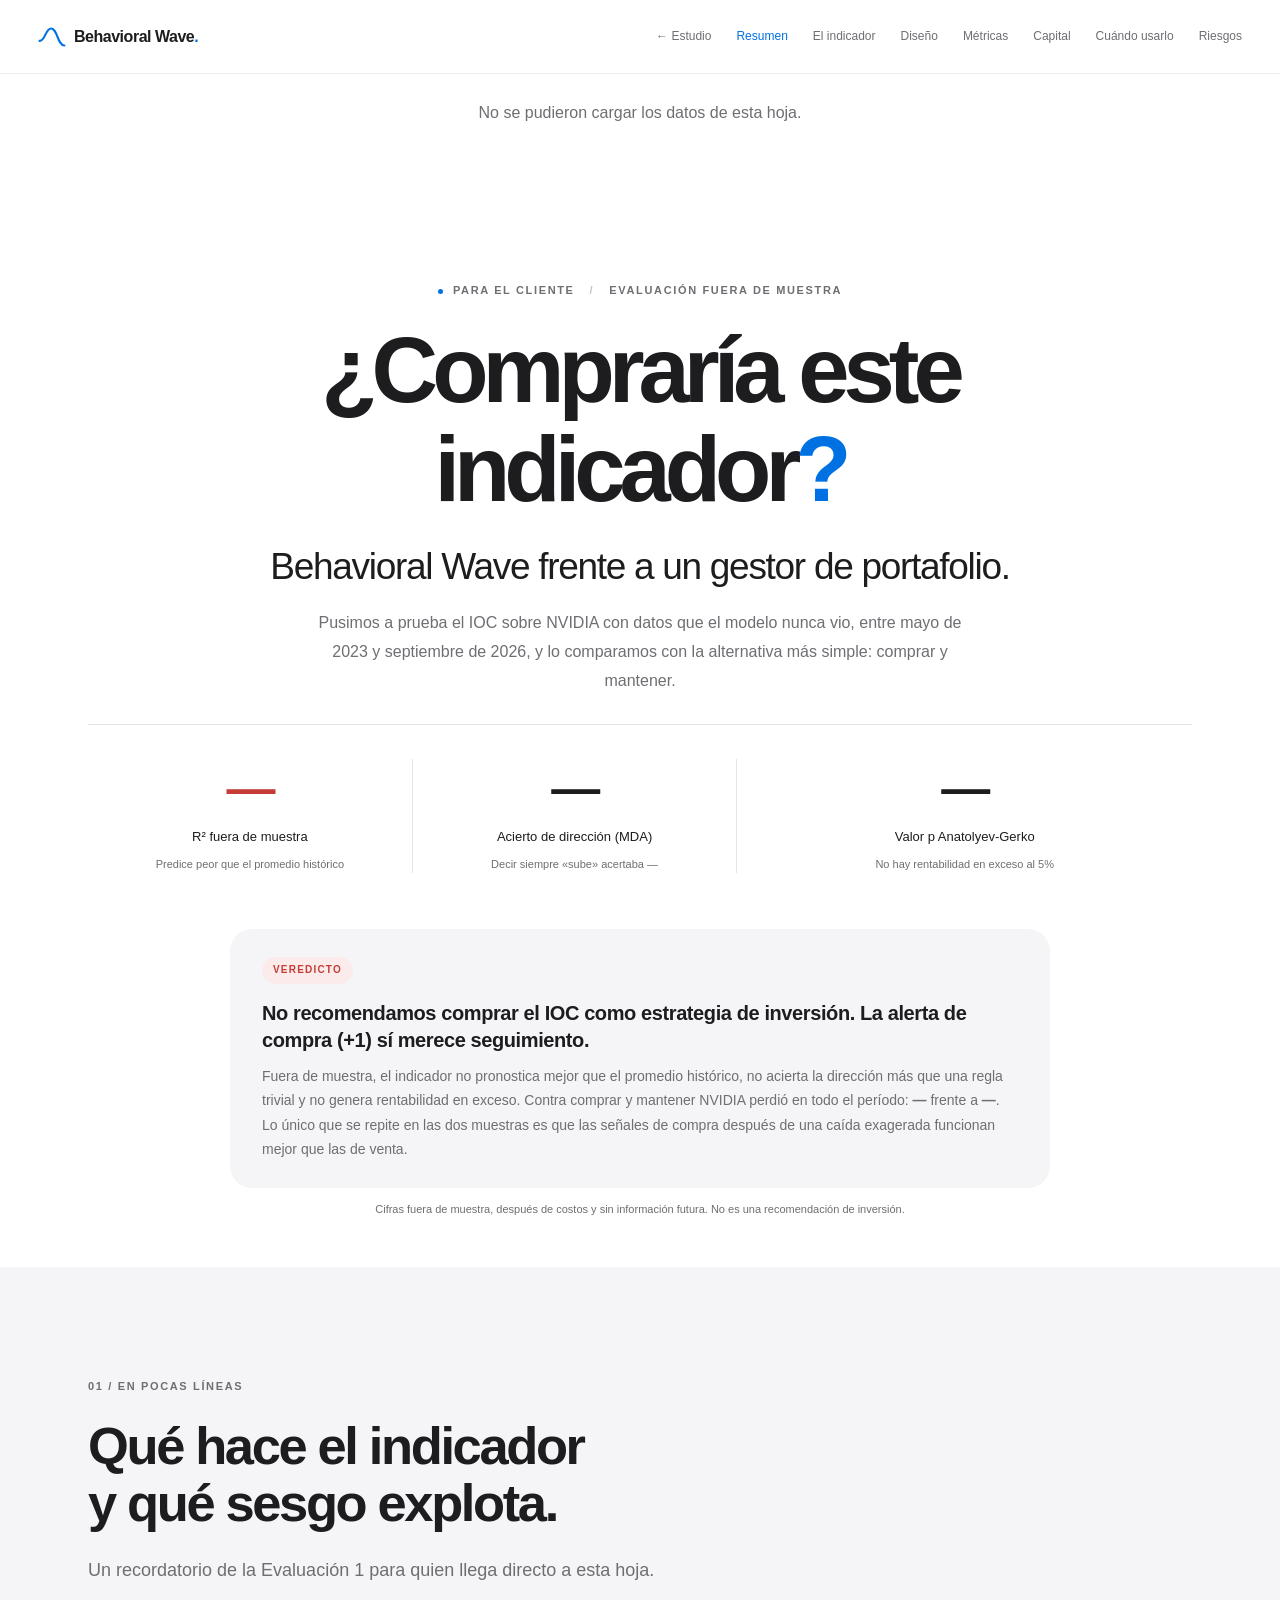
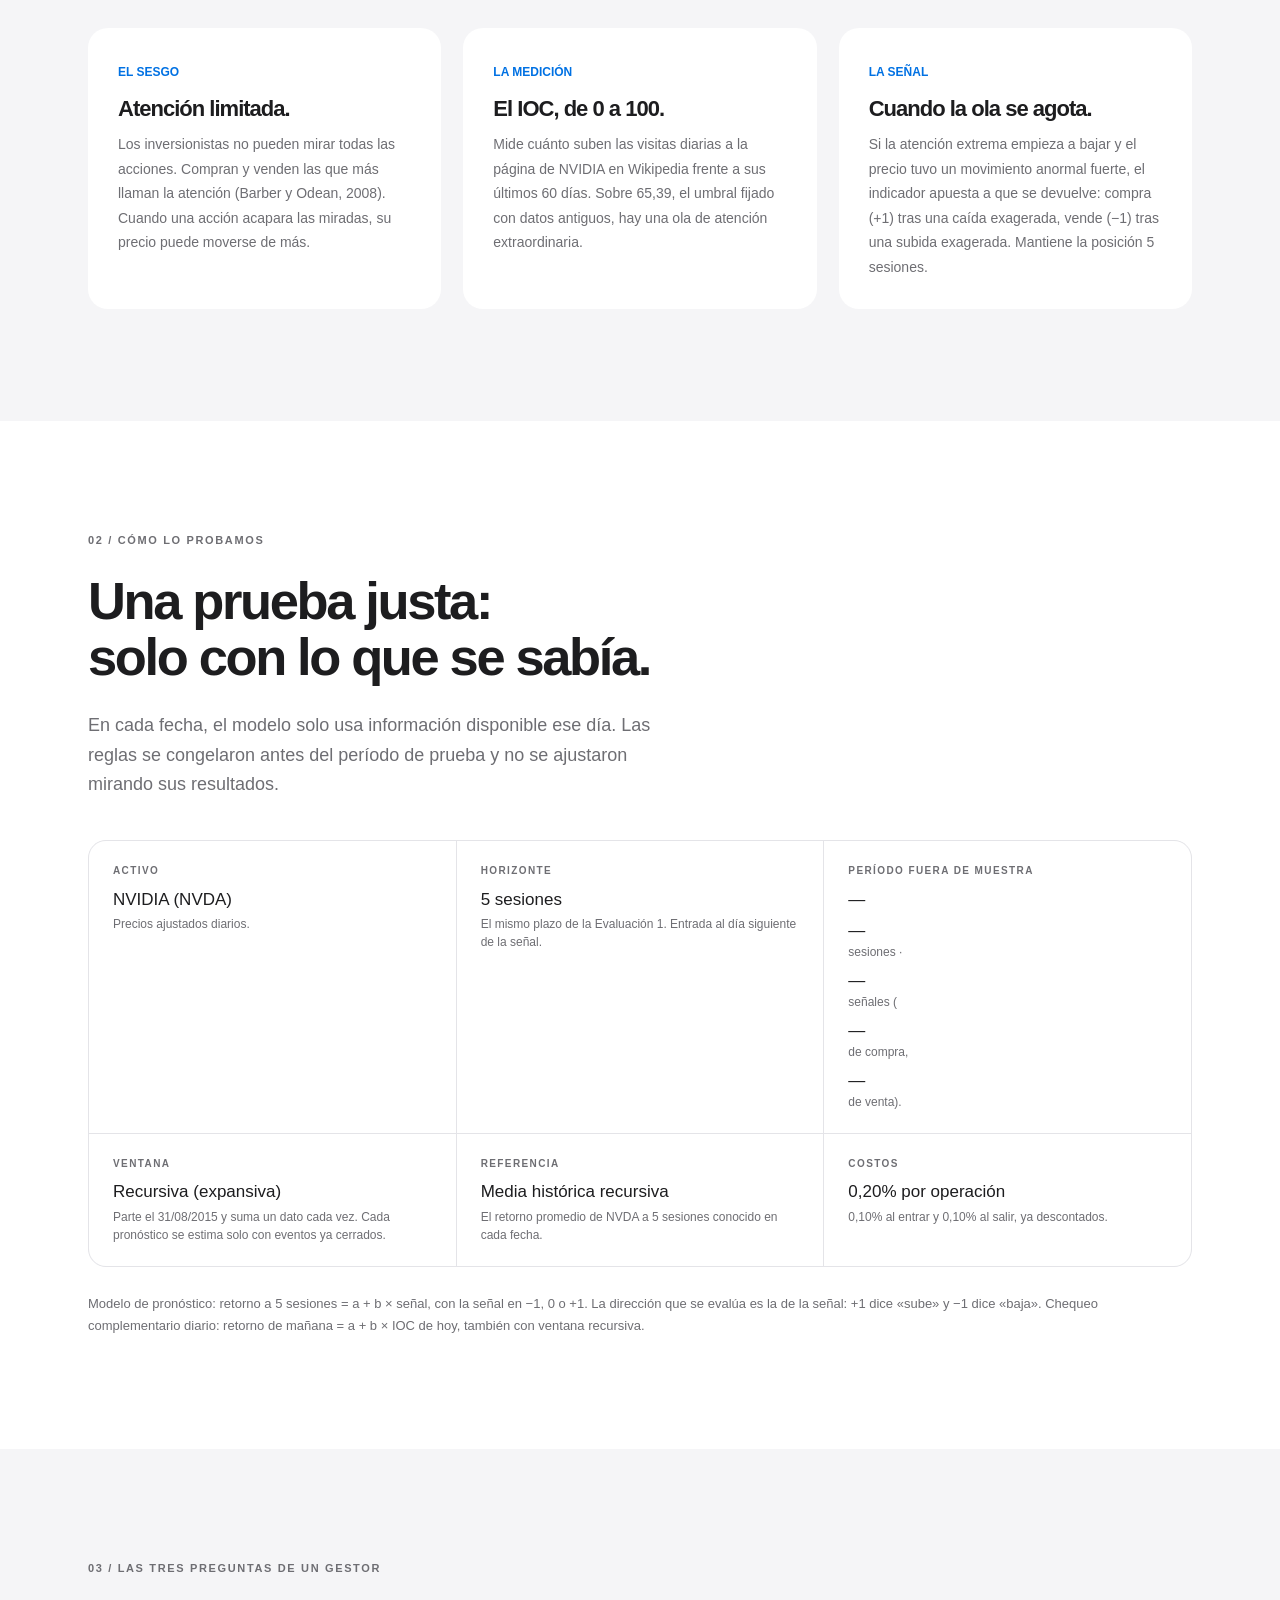
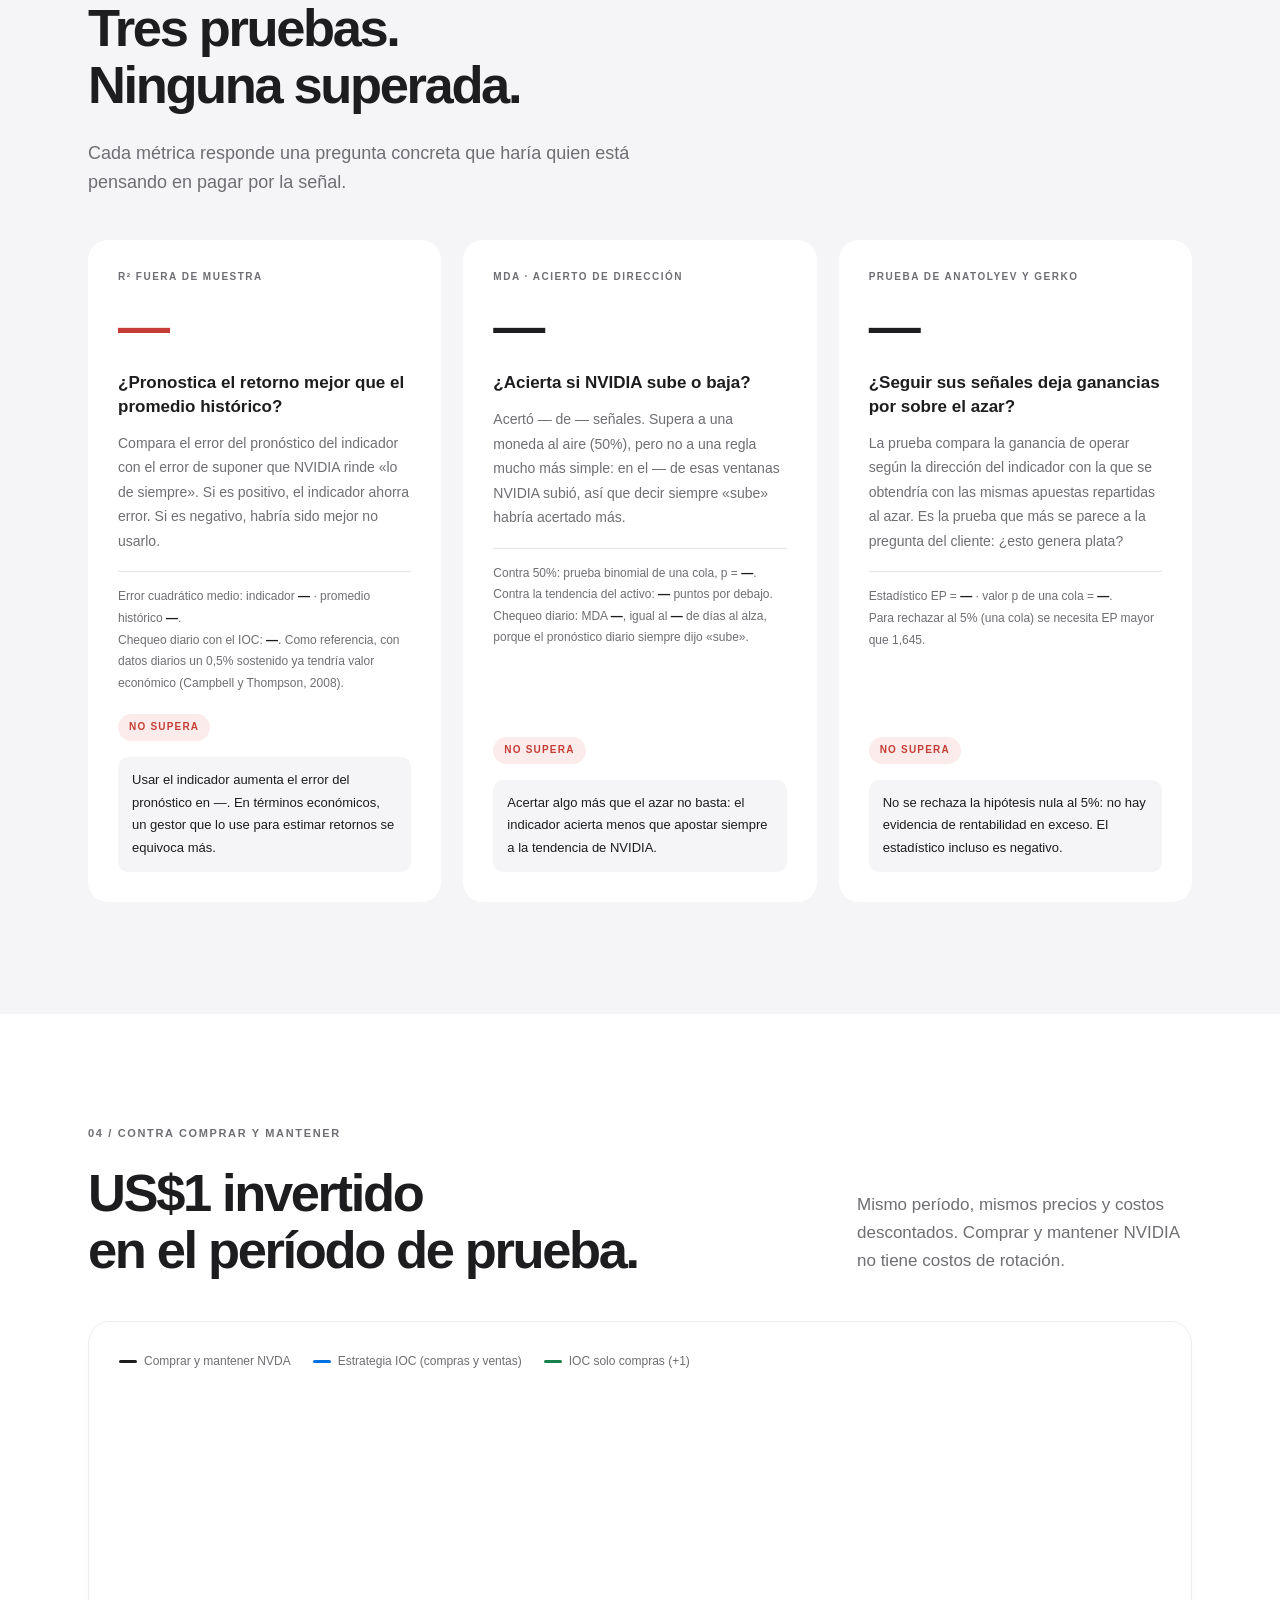
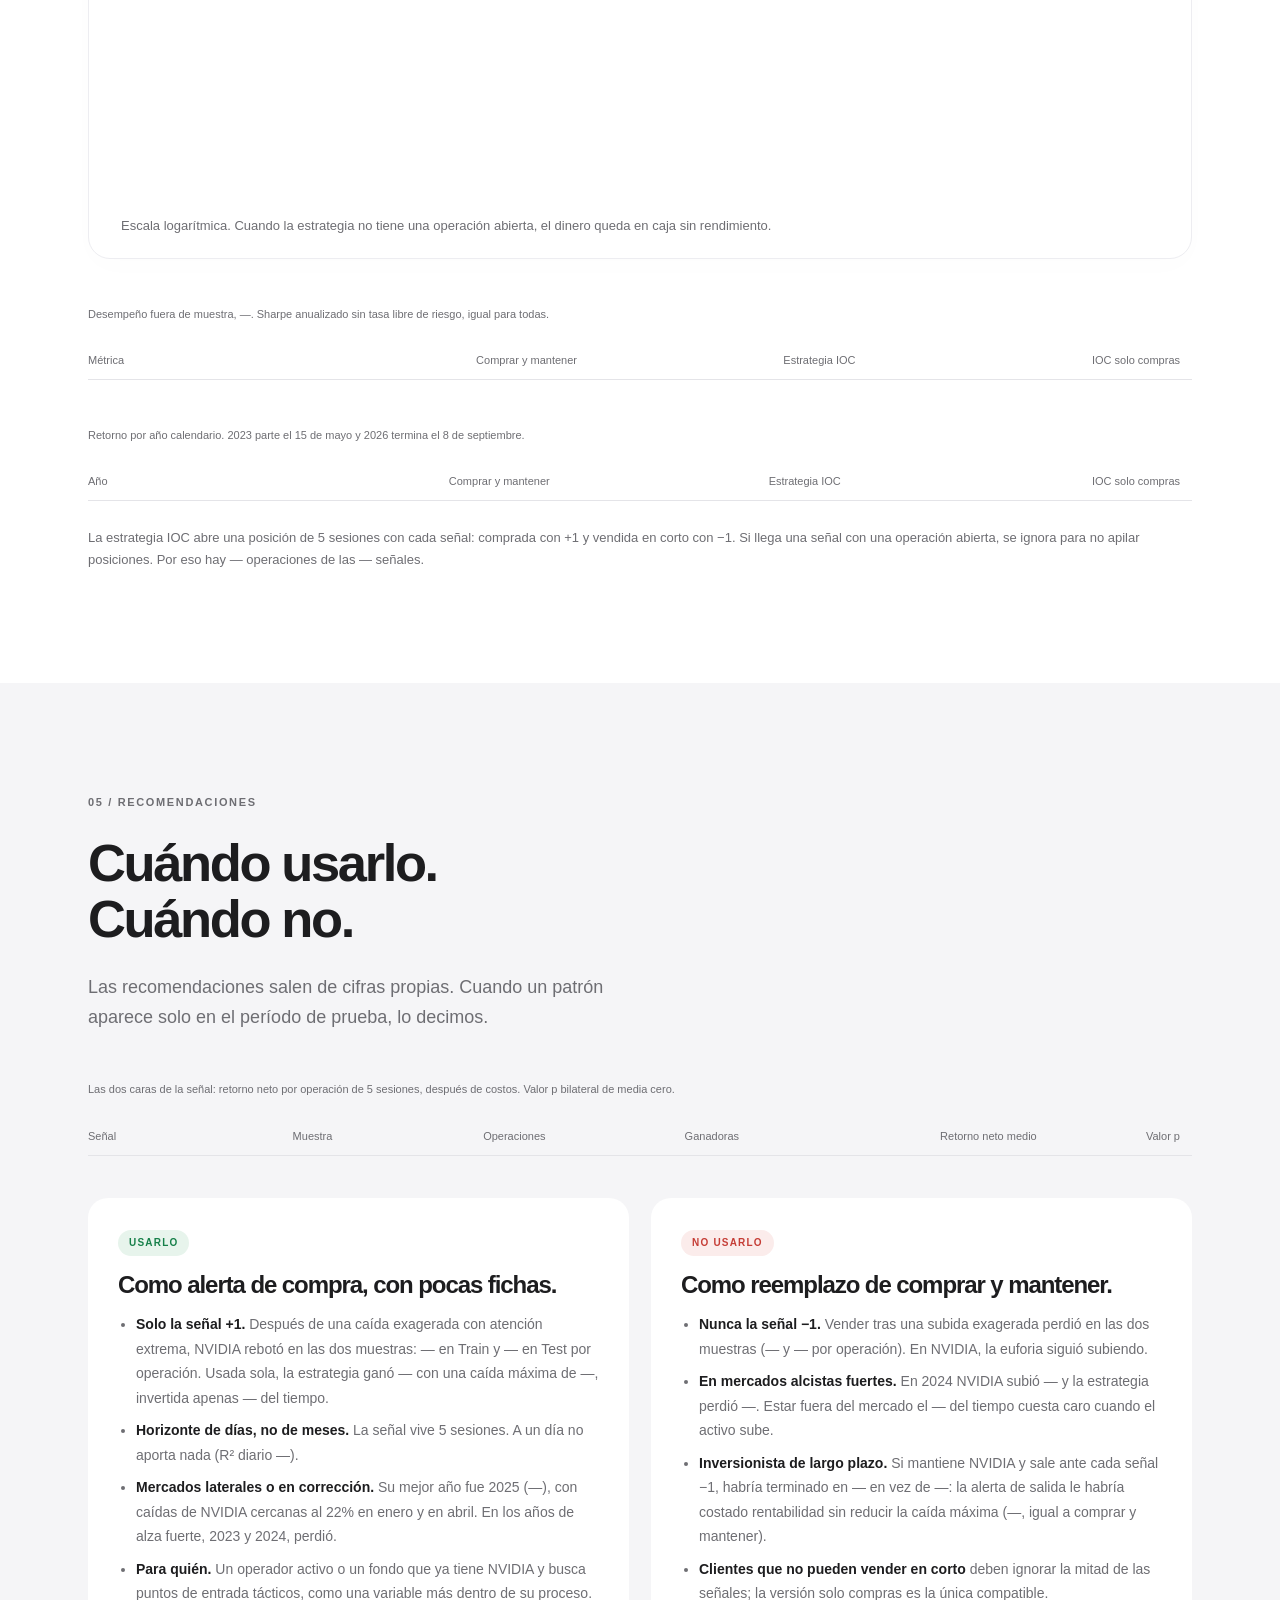
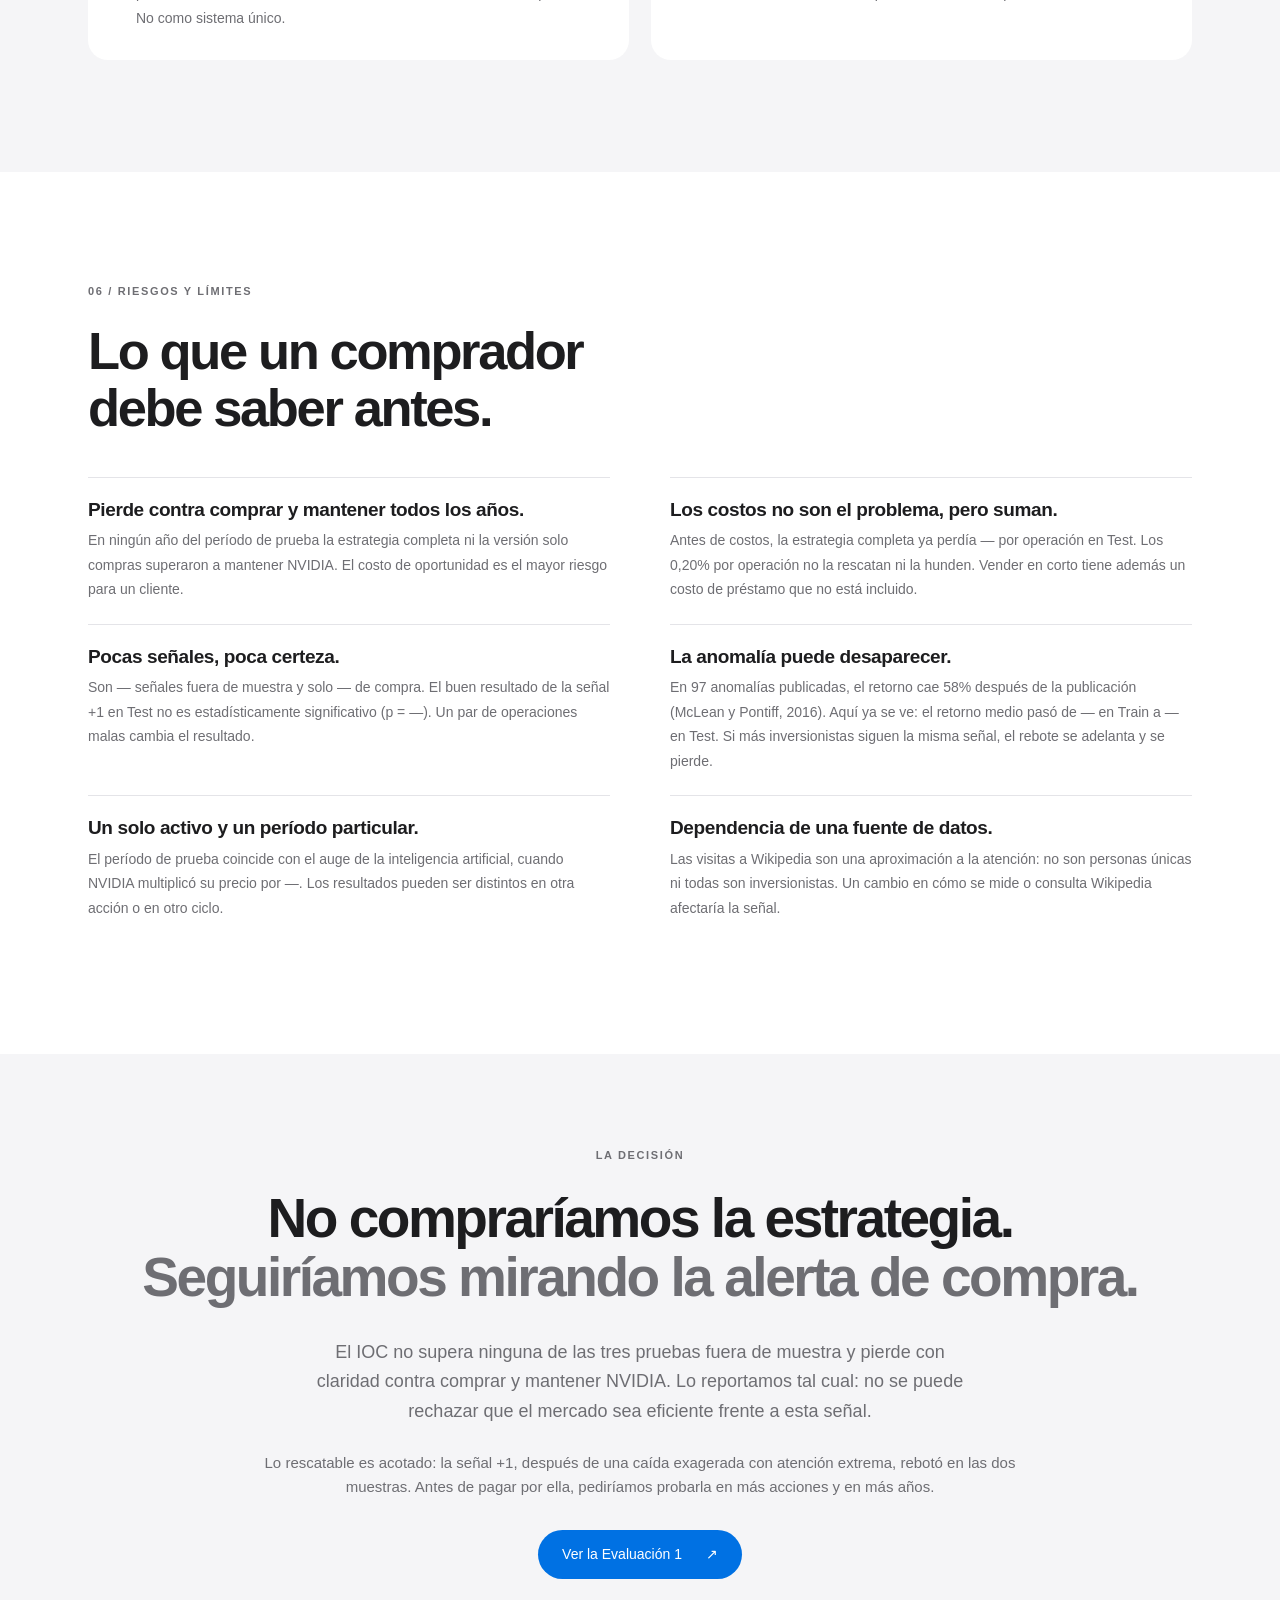
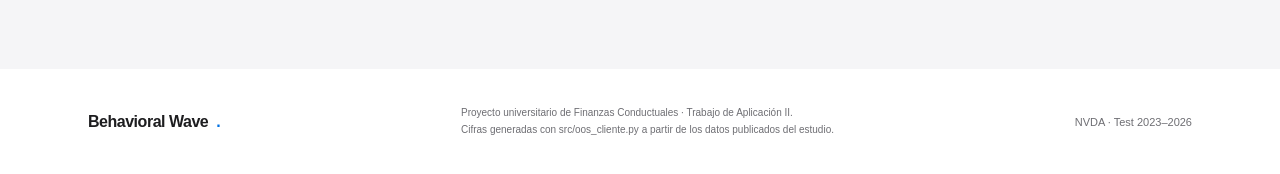
==== app/cliente.html @ b846174f "Trabajo II: hoja Para el cliente (cliente.html y cliente.js)" ====
<!doctype html>
<html lang="es">
<head>
  <meta charset="utf-8">
  <meta name="viewport" content="width=device-width,initial-scale=1">
  <meta name="description" content="Behavioral Wave frente a un cliente: evaluación fuera de muestra del indicador IOC sobre NVIDIA, comparación con comprar y mantener y recomendaciones de uso.">
  <meta name="theme-color" content="#FFFFFF">
  <title>Behavioral Wave — Para el cliente</title>
  <link rel="icon" href="data:image/svg+xml,%3Csvg xmlns='http://www.w3.org/2000/svg' viewBox='0 0 40 40'%3E%3Cpath d='M3 25C12 25 10 9 20 9s8 22 17 22' fill='none' stroke='%230071e3' stroke-width='4'/%3E%3C/svg%3E">
  <link rel="stylesheet" href="style.css">
  <style>
    .verdict-banner{max-width:820px;margin:34px auto 0;background:var(--soft);border-radius:22px;padding:26px 32px;text-align:left}
    .verdict-banner strong{display:block;color:var(--ink);font-size:20px;letter-spacing:-.02em;line-height:1.35}
    .verdict-banner p{font-size:14px;margin-top:10px;line-height:1.75}
    .chip{display:inline-block;font-size:10px;font-weight:650;letter-spacing:.12em;border-radius:20px;padding:5px 11px;margin-bottom:16px}
    .chip.no{background:#fbeceb;color:var(--negative)}
    .chip.yes{background:#e7f4ec;color:var(--positive)}
    .chip.wait{background:#eef4fc;color:var(--blue)}
    .recap{display:grid;grid-template-columns:repeat(3,1fr);gap:22px;margin-top:42px}
    .recap article,.metric-card,.use-card{background:#fff;border-radius:20px;padding:30px}
    .recap span{color:var(--blue);font-size:12px;font-weight:650}
    .recap h3{font-size:22px;margin-top:12px}
    .recap p{font-size:14px;margin-top:12px;line-height:1.75}
    .design-grid{display:grid;grid-template-columns:repeat(3,1fr);gap:1px;background:var(--line);border:1px solid var(--line);border-radius:18px;overflow:hidden;margin-top:40px}
    .design-grid div{background:#fff;padding:22px 24px}
    .design-grid b{display:block;font-size:10px;letter-spacing:.14em;color:var(--muted);font-weight:650}
    .design-grid span{display:block;font-size:17px;color:var(--ink);margin-top:8px;line-height:1.4}
    .design-grid small{display:block;font-size:12px;color:var(--muted);margin-top:4px;line-height:1.5}
    .metric-grid{display:grid;grid-template-columns:repeat(3,1fr);gap:22px;margin-top:42px}
    .metric-card{display:flex;flex-direction:column}
    .metric-card .eyebrow{font-size:10px;margin-bottom:14px}
    .metric-card .big{font-size:52px;font-weight:550;letter-spacing:-.05em;line-height:1.1;font-variant-numeric:tabular-nums;color:var(--ink)}
    .metric-card .question{font-size:17px;color:var(--ink);font-weight:550;margin-top:16px;line-height:1.4}
    .metric-card p{font-size:14px;margin-top:12px;line-height:1.75}
    .metric-card .compare{margin-top:18px;border-top:1px solid var(--line);padding-top:14px;font-size:12px;color:var(--muted);line-height:1.8}
    .metric-card .compare b{color:var(--ink);font-weight:550}
    .metric-card .verdict{margin-top:auto;padding-top:18px}
    .metric-card .verdict p{background:var(--soft);border-radius:10px;padding:12px 14px;color:var(--ink);font-size:13px;font-weight:500;margin:0}
    .legend{display:flex;flex-wrap:wrap;gap:22px;font-size:12px;color:var(--muted);margin:4px 4px 10px}
    .legend i{display:inline-block;width:18px;height:3px;border-radius:2px;vertical-align:middle;margin-right:7px}
    #equity-chart{height:430px}
    .table-wrap{margin-top:34px}
    td.num,th.num{text-align:right}
    tr.highlight td{background:#f4f9ff}
    td b{font-weight:600}
    .use-grid{display:grid;grid-template-columns:1fr 1fr;gap:22px;margin-top:42px}
    .use-card h3{font-size:24px}
    .use-card p,.use-card li{font-size:14px;line-height:1.75;color:var(--muted)}
    .use-card p{margin-top:12px}
    .use-card ul{margin:14px 0 0;padding-left:18px}
    .use-card li{margin-top:8px}
    .use-card li b{color:var(--ink);font-weight:550}
    .risk-list{display:grid;grid-template-columns:1fr 1fr;gap:0 60px;margin-top:40px}
    .risk-list div{border-top:1px solid var(--line);padding:22px 0}
    .risk-list h3{font-size:19px;letter-spacing:-.02em}
    .risk-list p{font-size:14px;margin-top:8px;line-height:1.75}
    .back-link{display:inline-flex;margin-top:22px;color:var(--blue);font-size:14px}
    @media(max-width:1050px){.recap,.metric-grid{grid-template-columns:1fr}.design-grid{grid-template-columns:1fr 1fr}}
    @media(max-width:820px){.use-grid,.risk-list{grid-template-columns:1fr}.design-grid{grid-template-columns:1fr}#equity-chart{height:340px}.metric-card .big{font-size:44px}}
    @media print{.site-header{display:none}.hero{padding-top:40px}}
  </style>
  <script defer src="vendor/plotly-4.0.0.min.js"></script>
  <script defer src="data/snapshot.js"></script>
  <script defer src="data/cliente.js"></script>
  <script defer src="cliente.js"></script>
</head>
<body>
  <a class="skip-link" href="#contenido">Saltar al contenido</a>
  <header class="site-header"><div class="nav-wrap">
    <a class="brand" href="index.html" aria-label="Behavioral Wave, volver al estudio"><svg viewBox="0 0 36 32" aria-hidden="true"><path d="M2 21C10 21 9 5 17 5s8 22 17 22"/></svg><span>Behavioral Wave<span class="brand-dot">.</span></span></a>
    <button class="menu-toggle" type="button" aria-expanded="false" aria-controls="navigation" aria-label="Abrir navegación"><span></span><span></span></button>
    <nav id="navigation" aria-label="Navegación de la hoja para el cliente"><a href="index.html">← Estudio</a><a href="#resumen" class="active">Resumen</a><a href="#indicador">El indicador</a><a href="#diseno">Diseño</a><a href="#metricas">Métricas</a><a href="#capital">Capital</a><a href="#uso">Cuándo usarlo</a><a href="#riesgos">Riesgos</a></nav>
  </div></header>

  <main id="contenido">
    <section id="resumen" class="hero container">
      <div class="eyebrow"><span class="small-dot"></span> PARA EL CLIENTE <span class="eyebrow-divider">/</span> EVALUACIÓN FUERA DE MUESTRA</div>
      <h1>¿Compraría este<br>indicador<span>?</span></h1>
      <p class="hero-tagline">Behavioral Wave frente a un gestor de portafolio.</p>
      <p class="hero-description">Pusimos a prueba el IOC sobre NVIDIA con datos que el modelo nunca vio, entre mayo de 2023 y septiembre de 2026, y lo comparamos con la alternativa más simple: comprar y mantener.</p>
      <div class="hero-kpis">
        <div><strong class="negative" data-v="r2">—</strong><span>R² fuera de muestra</span><small>Predice peor que el promedio histórico</small></div>
        <div><strong data-v="mda">—</strong><span>Acierto de dirección (MDA)</span><small>Decir siempre «sube» acertaba <span data-v="up">—</span></small></div>
        <div><strong data-v="agp">—</strong><span>Valor p Anatolyev-Gerko</span><small>No hay rentabilidad en exceso al 5%</small></div>
      </div>
      <div class="verdict-banner">
        <span class="chip no">VEREDICTO</span>
        <strong>No recomendamos comprar el IOC como estrategia de inversión. La alerta de compra (+1) sí merece seguimiento.</strong>
        <p>Fuera de muestra, el indicador no pronostica mejor que el promedio histórico, no acierta la dirección más que una regla trivial y no genera rentabilidad en exceso. Contra comprar y mantener NVIDIA perdió en todo el período: <b data-v="ioc_total">—</b> frente a <b data-v="bh_total">—</b>. Lo único que se repite en las dos muestras es que las señales de compra después de una caída exagerada funcionan mejor que las de venta.</p>
      </div>
      <div class="hero-footnote">Cifras fuera de muestra, después de costos y sin información futura. No es una recomendación de inversión.</div>
    </section>

    <section id="indicador" class="section soft"><div class="container">
      <div class="section-heading"><span class="eyebrow">01 / EN POCAS LÍNEAS</span><h2>Qué hace el indicador<br>y qué sesgo explota.</h2><p>Un recordatorio de la Evaluación 1 para quien llega directo a esta hoja.</p></div>
      <div class="recap">
        <article><span>EL SESGO</span><h3>Atención limitada.</h3><p>Los inversionistas no pueden mirar todas las acciones. Compran y venden las que más llaman la atención (Barber y Odean, 2008). Cuando una acción acapara las miradas, su precio puede moverse de más.</p></article>
        <article><span>LA MEDICIÓN</span><h3>El IOC, de 0 a 100.</h3><p>Mide cuánto suben las visitas diarias a la página de NVIDIA en Wikipedia frente a sus últimos 60 días. Sobre 65,39, el umbral fijado con datos antiguos, hay una ola de atención extraordinaria.</p></article>
        <article><span>LA SEÑAL</span><h3>Cuando la ola se agota.</h3><p>Si la atención extrema empieza a bajar y el precio tuvo un movimiento anormal fuerte, el indicador apuesta a que se devuelve: compra (+1) tras una caída exagerada, vende (−1) tras una subida exagerada. Mantiene la posición 5 sesiones.</p></article>
      </div>
    </div></section>

    <section id="diseno" class="section container">
      <div class="section-heading"><span class="eyebrow">02 / CÓMO LO PROBAMOS</span><h2>Una prueba justa:<br>solo con lo que se sabía.</h2><p>En cada fecha, el modelo solo usa información disponible ese día. Las reglas se congelaron antes del período de prueba y no se ajustaron mirando sus resultados.</p></div>
      <div class="design-grid">
        <div><b>ACTIVO</b><span>NVIDIA (NVDA)</span><small>Precios ajustados diarios.</small></div>
        <div><b>HORIZONTE</b><span>5 sesiones</span><small>El mismo plazo de la Evaluación 1. Entrada al día siguiente de la señal.</small></div>
        <div><b>PERÍODO FUERA DE MUESTRA</b><span><span data-v="period">—</span></span><small><span data-v="sessions">—</span> sesiones · <span data-v="n_events">—</span> señales (<span data-v="n_long">—</span> de compra, <span data-v="n_short">—</span> de venta).</small></div>
        <div><b>VENTANA</b><span>Recursiva (expansiva)</span><small>Parte el 31/08/2015 y suma un dato cada vez. Cada pronóstico se estima solo con eventos ya cerrados.</small></div>
        <div><b>REFERENCIA</b><span>Media histórica recursiva</span><small>El retorno promedio de NVDA a 5 sesiones conocido en cada fecha.</small></div>
        <div><b>COSTOS</b><span>0,20% por operación</span><small>0,10% al entrar y 0,10% al salir, ya descontados.</small></div>
      </div>
      <p class="method-note">Modelo de pronóstico: retorno a 5 sesiones = a + b × señal, con la señal en −1, 0 o +1. La dirección que se evalúa es la de la señal: +1 dice «sube» y −1 dice «baja». Chequeo complementario diario: retorno de mañana = a + b × IOC de hoy, también con ventana recursiva.</p>
    </section>

    <section id="metricas" class="section soft"><div class="container">
      <div class="section-heading"><span class="eyebrow">03 / LAS TRES PREGUNTAS DE UN GESTOR</span><h2>Tres pruebas.<br>Ninguna superada.</h2><p>Cada métrica responde una pregunta concreta que haría quien está pensando en pagar por la señal.</p></div>
      <div class="metric-grid">
        <article class="metric-card">
          <span class="eyebrow">R² FUERA DE MUESTRA</span>
          <div class="big negative" data-v="r2">—</div>
          <div class="question">¿Pronostica el retorno mejor que el promedio histórico?</div>
          <p>Compara el error del pronóstico del indicador con el error de suponer que NVIDIA rinde «lo de siempre». Si es positivo, el indicador ahorra error. Si es negativo, habría sido mejor no usarlo.</p>
          <div class="compare">Error cuadrático medio: indicador <b data-v="ecm_m">—</b> · promedio histórico <b data-v="ecm_b">—</b>.<br>Chequeo diario con el IOC: <b data-v="r2_daily">—</b>. Como referencia, con datos diarios un 0,5% sostenido ya tendría valor económico (Campbell y Thompson, 2008).</div>
          <div class="verdict"><span class="chip no">NO SUPERA</span><p>Usar el indicador aumenta el error del pronóstico en <span data-v="r2_abs">—</span>. En términos económicos, un gestor que lo use para estimar retornos se equivoca más.</p></div>
        </article>
        <article class="metric-card">
          <span class="eyebrow">MDA · ACIERTO DE DIRECCIÓN</span>
          <div class="big" data-v="mda">—</div>
          <div class="question">¿Acierta si NVIDIA sube o baja?</div>
          <p>Acertó <span data-v="hits">—</span> de <span data-v="n_events2">—</span> señales. Supera a una moneda al aire (50%), pero no a una regla mucho más simple: en el <span data-v="up2">—</span> de esas ventanas NVIDIA subió, así que decir siempre «sube» habría acertado más.</p>
          <div class="compare">Contra 50%: prueba binomial de una cola, p = <b data-v="binom">—</b>.<br>Contra la tendencia del activo: <b data-v="mda_gap">—</b> puntos por debajo.<br>Chequeo diario: MDA <b data-v="mda_daily">—</b>, igual al <b data-v="up_daily">—</b> de días al alza, porque el pronóstico diario siempre dijo «sube».</div>
          <div class="verdict"><span class="chip no">NO SUPERA</span><p>Acertar algo más que el azar no basta: el indicador acierta menos que apostar siempre a la tendencia de NVIDIA.</p></div>
        </article>
        <article class="metric-card">
          <span class="eyebrow">PRUEBA DE ANATOLYEV Y GERKO</span>
          <div class="big" data-v="agp">—</div>
          <div class="question">¿Seguir sus señales deja ganancias por sobre el azar?</div>
          <p>La prueba compara la ganancia de operar según la dirección del indicador con la que se obtendría con las mismas apuestas repartidas al azar. Es la prueba que más se parece a la pregunta del cliente: ¿esto genera plata?</p>
          <div class="compare">Estadístico EP = <b data-v="ag">—</b> · valor p de una cola = <b data-v="agp2">—</b>.<br>Para rechazar al 5% (una cola) se necesita EP mayor que 1,645.</div>
          <div class="verdict"><span class="chip no">NO SUPERA</span><p>No se rechaza la hipótesis nula al 5%: no hay evidencia de rentabilidad en exceso. El estadístico incluso es negativo.</p></div>
        </article>
      </div>
    </div></section>

    <section id="capital" class="section container">
      <div class="heading-row"><div><span class="eyebrow">04 / CONTRA COMPRAR Y MANTENER</span><h2>US$1 invertido<br>en el período de prueba.</h2></div><p>Mismo período, mismos precios y costos descontados. Comprar y mantener NVIDIA no tiene costos de rotación.</p></div>
      <div class="chart-card">
        <div class="legend"><span><i style="background:#1d1d1f"></i>Comprar y mantener NVDA</span><span><i style="background:#0071e3"></i>Estrategia IOC (compras y ventas)</span><span><i style="background:#17804a"></i>IOC solo compras (+1)</span></div>
        <div id="equity-chart" role="img" aria-label="Curva de capital de US$1 invertido en cada estrategia entre mayo de 2023 y septiembre de 2026, escala logarítmica"></div>
        <p class="small-text" style="padding:4px 6px 0">Escala logarítmica. Cuando la estrategia no tiene una operación abierta, el dinero queda en caja sin rendimiento.</p>
      </div>
      <div class="table-wrap table-scroll"><table>
        <caption>Desempeño fuera de muestra, <span data-v="period2">—</span>. Sharpe anualizado sin tasa libre de riesgo, igual para todas.</caption>
        <thead><tr><th>Métrica</th><th class="num">Comprar y mantener</th><th class="num">Estrategia IOC</th><th class="num">IOC solo compras</th></tr></thead>
        <tbody id="perf-rows"></tbody>
      </table></div>
      <div class="table-wrap table-scroll"><table>
        <caption>Retorno por año calendario. 2023 parte el 15 de mayo y 2026 termina el 8 de septiembre.</caption>
        <thead><tr><th>Año</th><th class="num">Comprar y mantener</th><th class="num">Estrategia IOC</th><th class="num">IOC solo compras</th></tr></thead>
        <tbody id="year-rows"></tbody>
      </table></div>
      <p class="method-note">La estrategia IOC abre una posición de 5 sesiones con cada señal: comprada con +1 y vendida en corto con −1. Si llega una señal con una operación abierta, se ignora para no apilar posiciones. Por eso hay <span data-v="ops">—</span> operaciones de las <span data-v="n_events3">—</span> señales.</p>
    </section>

    <section id="uso" class="section soft"><div class="container">
      <div class="section-heading"><span class="eyebrow">05 / RECOMENDACIONES</span><h2>Cuándo usarlo.<br>Cuándo no.</h2><p>Las recomendaciones salen de cifras propias. Cuando un patrón aparece solo en el período de prueba, lo decimos.</p></div>
      <div class="table-wrap table-scroll" style="margin-top:36px"><table>
        <caption>Las dos caras de la señal: retorno neto por operación de 5 sesiones, después de costos. Valor p bilateral de media cero.</caption>
        <thead><tr><th>Señal</th><th>Muestra</th><th class="num">Operaciones</th><th class="num">Ganadoras</th><th class="num">Retorno neto medio</th><th class="num">Valor p</th></tr></thead>
        <tbody id="signal-rows"></tbody>
      </table></div>
      <div class="use-grid">
        <article class="use-card"><span class="chip yes">USARLO</span><h3>Como alerta de compra, con pocas fichas.</h3>
          <ul>
            <li><b>Solo la señal +1.</b> Después de una caída exagerada con atención extrema, NVIDIA rebotó en las dos muestras: <span data-v="tr_up">—</span> en Train y <span data-v="te_up">—</span> en Test por operación. Usada sola, la estrategia ganó <span data-v="lo_total">—</span> con una caída máxima de <span data-v="lo_dd">—</span>, invertida apenas <span data-v="lo_inv">—</span> del tiempo.</li>
            <li><b>Horizonte de días, no de meses.</b> La señal vive 5 sesiones. A un día no aporta nada (R² diario <span data-v="r2_daily2">—</span>).</li>
            <li><b>Mercados laterales o en corrección.</b> Su mejor año fue 2025 (<span data-v="y25">—</span>), con caídas de NVIDIA cercanas al 22% en enero y en abril. En los años de alza fuerte, 2023 y 2024, perdió.</li>
            <li><b>Para quién.</b> Un operador activo o un fondo que ya tiene NVIDIA y busca puntos de entrada tácticos, como una variable más dentro de su proceso. No como sistema único.</li>
          </ul>
        </article>
        <article class="use-card"><span class="chip no">NO USARLO</span><h3>Como reemplazo de comprar y mantener.</h3>
          <ul>
            <li><b>Nunca la señal −1.</b> Vender tras una subida exagerada perdió en las dos muestras (<span data-v="tr_dn">—</span> y <span data-v="te_dn">—</span> por operación). En NVIDIA, la euforia siguió subiendo.</li>
            <li><b>En mercados alcistas fuertes.</b> En 2024 NVIDIA subió <span data-v="y24bh">—</span> y la estrategia perdió <span data-v="y24ioc">—</span>. Estar fuera del mercado el <span data-v="ioc_out">—</span> del tiempo cuesta caro cuando el activo sube.</li>
            <li><b>Inversionista de largo plazo.</b> Si mantiene NVIDIA y sale ante cada señal −1, habría terminado en <span data-v="hx_total">—</span> en vez de <span data-v="bh_total2">—</span>: la alerta de salida le habría costado rentabilidad sin reducir la caída máxima (<span data-v="hx_dd">—</span>, igual a comprar y mantener).</li>
            <li><b>Clientes que no pueden vender en corto</b> deben ignorar la mitad de las señales; la versión solo compras es la única compatible.</li>
          </ul>
        </article>
      </div>
    </div></section>

    <section id="riesgos" class="section container">
      <div class="section-heading"><span class="eyebrow">06 / RIESGOS Y LÍMITES</span><h2>Lo que un comprador<br>debe saber antes.</h2></div>
      <div class="risk-list">
        <div><h3>Pierde contra comprar y mantener todos los años.</h3><p>En ningún año del período de prueba la estrategia completa ni la versión solo compras superaron a mantener NVIDIA. El costo de oportunidad es el mayor riesgo para un cliente.</p></div>
        <div><h3>Los costos no son el problema, pero suman.</h3><p>Antes de costos, la estrategia completa ya perdía <span data-v="gross">—</span> por operación en Test. Los 0,20% por operación no la rescatan ni la hunden. Vender en corto tiene además un costo de préstamo que no está incluido.</p></div>
        <div><h3>Pocas señales, poca certeza.</h3><p>Son <span data-v="n_events4">—</span> señales fuera de muestra y solo <span data-v="n_long2">—</span> de compra. El buen resultado de la señal +1 en Test no es estadísticamente significativo (p = <span data-v="te_up_p">—</span>). Un par de operaciones malas cambia el resultado.</p></div>
        <div><h3>La anomalía puede desaparecer.</h3><p>En 97 anomalías publicadas, el retorno cae 58% después de la publicación (McLean y Pontiff, 2016). Aquí ya se ve: el retorno medio pasó de <span data-v="tr_mean">—</span> en Train a <span data-v="te_mean">—</span> en Test. Si más inversionistas siguen la misma señal, el rebote se adelanta y se pierde.</p></div>
        <div><h3>Un solo activo y un período particular.</h3><p>El período de prueba coincide con el auge de la inteligencia artificial, cuando NVIDIA multiplicó su precio por <span data-v="bh_mult">—</span>. Los resultados pueden ser distintos en otra acción o en otro ciclo.</p></div>
        <div><h3>Dependencia de una fuente de datos.</h3><p>Las visitas a Wikipedia son una aproximación a la atención: no son personas únicas ni todas son inversionistas. Un cambio en cómo se mide o consulta Wikipedia afectaría la señal.</p></div>
      </div>
    </section>

    <section class="conclusion soft"><div class="container">
      <span class="eyebrow">LA DECISIÓN</span>
      <h2>No compraríamos la estrategia.<br><span>Seguiríamos mirando la alerta de compra.</span></h2>
      <p>El IOC no supera ninguna de las tres pruebas fuera de muestra y pierde con claridad contra comprar y mantener NVIDIA. Lo reportamos tal cual: no se puede rechazar que el mercado sea eficiente frente a esta señal.</p>
      <p>Lo rescatable es acotado: la señal +1, después de una caída exagerada con atención extrema, rebotó en las dos muestras. Antes de pagar por ella, pediríamos probarla en más acciones y en más años.</p>
      <a class="button primary" href="index.html#resultados">Ver la Evaluación 1 <span aria-hidden="true">↗</span></a>
    </div></section>
  </main>
  <footer class="container"><a class="brand" href="index.html">Behavioral Wave<span class="brand-dot">.</span></a><p>Proyecto universitario de Finanzas Conductuales · Trabajo de Aplicación II.<br>Cifras generadas con src/oos_cliente.py a partir de los datos publicados del estudio.</p><span>NVDA · Test 2023–2026</span></footer>
</body>
</html>
---- app/style.css ----
:root{--white:#fff;--soft:#f5f5f7;--ink:#1d1d1f;--muted:#6e6e73;--blue:#0071e3;--positive:#17804a;--negative:#c53d36;--line:#e4e4e8;--font:-apple-system,BlinkMacSystemFont,"SF Pro Display","SF Pro Text","Segoe UI",Helvetica,Arial,sans-serif}
*{box-sizing:border-box}html{scroll-behavior:smooth;scroll-padding-top:94px}body{margin:0;background:var(--white);color:var(--ink);font-family:var(--font);-webkit-font-smoothing:antialiased;font-size:16px;line-height:1.65}a{color:inherit;text-decoration:none}button,input{font:inherit}button{cursor:pointer}a:focus-visible,button:focus-visible,input:focus-visible,summary:focus-visible{outline:3px solid var(--blue);outline-offset:5px}h1,h2,h3,p{margin:0}h1,h2,h3{line-height:1.08;letter-spacing:-.045em}h2{font-size:clamp(34px,4.1vw,54px);font-weight:650}h3{font-size:26px;font-weight:600}p{color:var(--muted)}strong{font-weight:600}.container{max-width:1180px;margin:auto;padding-inline:38px}.section{padding-block:112px}.soft{background:var(--soft)}.eyebrow{display:block;color:var(--muted);font-size:11px;font-weight:650;letter-spacing:.15em;line-height:1.4}.section .eyebrow{margin-bottom:24px}.section-heading{max-width:720px}.section-heading>p{max-width:580px;margin-top:25px;font-size:18px}.heading-row{display:flex;justify-content:space-between;align-items:flex-end;gap:60px;margin-bottom:42px}.heading-row>p{max-width:335px;font-size:17px;padding-bottom:4px}.positive{color:var(--positive)!important}.negative{color:var(--negative)!important}.small-text,.method-note{font-size:13px;line-height:1.7}.method-note{margin-top:26px;color:var(--muted)}.lead{font-size:21px;line-height:1.5;margin:24px 0 16px}.two-column{display:grid;grid-template-columns:minmax(0,1fr) minmax(0,1fr);gap:90px;align-items:center}.text-link{display:inline-flex;gap:18px;color:var(--blue);font-size:15px;margin-top:24px}.text-link:hover{text-decoration:underline}.button{display:inline-flex;align-items:center;justify-content:center;gap:24px;padding:13px 24px;border-radius:28px;font-size:14px;font-weight:500;border:0;transition:background .2s,transform .2s}.button.primary{background:var(--blue);color:#fff}.button.primary:hover{background:#0062c5;transform:translateY(-1px)}.button.small{padding:7px 16px;border:1px solid var(--line);background:#fff;font-size:12px}.button.small:hover{background:var(--soft)}
.site-header{height:74px;position:fixed;z-index:50;inset:0 0 auto;border-bottom:1px solid #ededf0;background:rgba(255,255,255,.93);backdrop-filter:blur(16px)}.nav-wrap{max-width:1360px;height:100%;margin:auto;padding:0 38px;display:flex;align-items:center;justify-content:space-between;gap:24px}.brand{display:flex;align-items:center;gap:8px;font-size:16px;line-height:1.2;font-weight:650;letter-spacing:-.03em;white-space:nowrap}.brand svg{width:28px;height:28px;stroke:var(--blue);fill:none;stroke-width:2.7;stroke-linecap:round}.brand-dot{color:var(--blue)}nav{display:flex;gap:25px;align-items:center}nav a{font-size:12px;color:var(--muted);white-space:nowrap}nav a:hover,nav a.active{color:var(--blue)}.menu-toggle{display:none}.skip-link{position:fixed;left:20px;top:-70px;background:var(--blue);color:#fff;padding:12px;z-index:100}.skip-link:focus{top:10px}.data-status{position:absolute;top:85px;width:100%;text-align:center;font-size:12px;color:var(--muted)}.data-status.error{position:relative;top:auto;margin-top:85px;padding:12px 30px;background:var(--soft);color:var(--ink)}.error-note{padding:100px 30px 10px;text-align:center}.hero{padding-top:147px;text-align:center}.hero>.eyebrow{display:flex;justify-content:center;align-items:center;gap:10px;margin-bottom:22px}.small-dot{height:5px;width:5px;border-radius:50%;background:var(--blue)}.eyebrow-divider{color:#c2c2c8;padding-inline:5px}.hero h1{font-size:clamp(58px,7.2vw,94px);font-weight:650;letter-spacing:-.065em}.hero h1>span{color:var(--blue)}.hero-tagline{font-size:clamp(24px,2.9vw,37px);line-height:1.23;font-weight:500;letter-spacing:-.035em;color:var(--ink);margin:24px auto 20px}.hero-description{max-width:650px;margin:0 auto 28px;font-size:16px;line-height:1.8}.hero-wave{width:100%;height:105px;display:block;margin-top:14px}.hero-kpis{display:grid;grid-template-columns:1fr 1fr 1.4fr;border-top:1px solid var(--line);padding:34px 0 22px}.hero-kpis>div{display:flex;flex-direction:column;align-items:center;border-right:1px solid var(--line);padding:0 15px}.hero-kpis>div:last-child{border:0}.hero-kpis strong{font-size:49px;letter-spacing:-.045em;line-height:1.2;font-weight:550;font-variant-numeric:tabular-nums}.hero-kpis>div>span{font-size:13px;margin-top:8px}.hero-kpis small{font-size:11px;color:var(--muted);margin-top:8px}.hero-footnote{font-size:11px;color:var(--muted);padding:12px 0 49px}
.wave-flow{list-style:none;padding:0;display:grid;grid-template-columns:repeat(6,1fr);gap:15px;margin:46px 0 30px}.wave-flow li{position:relative;min-height:96px;padding:18px 10px 18px 16px;background:#fff;border-radius:12px;font-size:13px;font-weight:550;display:flex;flex-direction:column;justify-content:space-between;gap:12px}.wave-flow li:not(:last-child):after{content:'→';position:absolute;right:-12px;top:39%;color:#a5a5ad;z-index:1;font-size:14px}.wave-flow .flow-focus{background:var(--blue);color:white}.step-number{font-size:10px;letter-spacing:.12em;opacity:.6}.idea-bottom{display:flex;gap:70px;align-items:center;justify-content:space-between}.idea-bottom>p{max-width:670px;font-size:14px}.biases{display:flex;flex-direction:column;gap:8px;flex-shrink:0}.biases span{font-size:12px;padding:5px 16px;border:1px solid #dcdce2;border-radius:20px;color:var(--muted)}.ioc-layout{gap:80px}.ioc-card{background:var(--soft);border-radius:24px;padding:30px 34px}.card-topline{display:flex;align-items:center;justify-content:space-between;gap:10px;font-size:12px;color:var(--muted)}.tag{font-size:10px;font-weight:500;padding:4px 10px;border-radius:14px;background:#eaeaec;white-space:nowrap}.ioc-reading{display:flex;align-items:baseline;gap:10px;margin:28px 0 22px}.ioc-reading strong{font-size:76px;letter-spacing:-.06em;font-weight:550;color:var(--blue);line-height:1.1}.ioc-reading>span{font-size:20px;color:#a1a1aa}.meter{position:relative;height:6px;border-radius:8px;background:#dcdce2}.meter>div{height:100%;border-radius:8px;background:var(--blue);width:0}.meter>span{position:absolute;top:-4px;left:0;width:14px;height:14px;background:var(--blue);border:3px solid #fff;box-shadow:0 0 0 1px #0071e333;border-radius:50%;transform:translateX(-50%)}.meter-labels{display:flex;justify-content:space-between;font-size:10px;color:var(--muted);margin-top:12px}.ioc-card .small-text{margin-top:20px;font-size:11px}.formula-line{border-top:1px solid #dddde3;margin-top:20px;padding-top:20px;font-size:16px;letter-spacing:-.02em}.formula-flow{list-style:none;display:flex;align-items:center;justify-content:space-between;padding:26px 0;margin:44px 0 0;border-block:1px solid var(--line);gap:25px}.formula-flow li{position:relative;font-size:12px;color:var(--muted)}.formula-flow li:not(:last-child):after{content:'→';position:absolute;right:-24px;color:#b5b5bb}.formula-flow li:last-child{font-weight:650;color:var(--blue)}
.chart-card{background:#fff;border:1px solid #ededf1;border-radius:22px;padding:26px 26px 20px;box-shadow:0 8px 28px #1d1d1f03;min-width:0}.chart-toolbar{display:flex;justify-content:space-between;align-items:center;gap:20px}.chart-key{display:flex;gap:24px;font-size:12px;align-items:center}.chart-key span{display:flex;gap:8px;align-items:center}.chart-key i{width:19px;height:2px;display:inline-block}.key-price{background:var(--ink)}.key-ioc{background:var(--blue)}.range-buttons{display:flex;background:var(--soft);padding:3px;border-radius:8px;gap:2px}.range-buttons button{border:0;background:transparent;font-size:11px;border-radius:6px;padding:7px 15px;color:var(--muted)}.range-buttons button.selected{background:#fff;color:var(--ink);box-shadow:0 1px 4px #0000000c}.chart-options{display:flex;justify-content:space-between;align-items:center;gap:10px;font-size:10px;color:var(--muted);margin:18px 0 4px}.chart-options label{display:flex;gap:8px;align-items:center;cursor:pointer}.chart-options input{accent-color:var(--blue)}.marker-up{color:var(--blue)}.marker-down{color:var(--ink)}#history-chart{height:470px;width:100%;min-width:0}.chart-loading{padding-top:180px;text-align:center}.date-controls{display:flex;align-items:center;gap:16px;margin:8px 0 20px;flex-wrap:wrap}.date-controls label{display:flex;align-items:center;gap:8px;font-size:11px;color:var(--muted)}.date-controls input{font-size:12px;max-width:155px;border:1px solid var(--line);padding:5px 8px;border-radius:6px;background:#fff;color:var(--ink);color-scheme:light}#date-error{font-size:11px;color:var(--muted)}.chart-caption{border-top:1px solid var(--line);padding-top:14px;font-size:11px;line-height:1.8}.data-footnote{display:flex;justify-content:space-between;font-size:11px;color:var(--muted);gap:20px;margin-top:18px}.data-footnote a{color:var(--blue)}.formula-block{background:var(--soft);padding:28px;border-radius:16px;margin-bottom:20px}.formula-block>span{display:block;font-size:10px;letter-spacing:.12em;color:var(--muted);margin-bottom:16px}.formula-block code{font-family:var(--font);font-size:16px;letter-spacing:-.025em}.definition{display:flex;gap:24px;padding:17px 4px;border-bottom:1px solid var(--line);align-items:center}.definition b{font-size:17px;min-width:35px}.definition p{font-size:14px}.parameter-grid{display:grid;grid-template-columns:repeat(3,1fr);margin-top:48px;padding:25px 0;border-block:1px solid var(--line)}.parameter-grid>div{display:flex;flex-direction:column;padding:0 30px;border-right:1px solid var(--line)}.parameter-grid>div:first-child{padding-left:0}.parameter-grid>div:last-child{border:0}.parameter-grid span{font-size:12px;color:var(--muted)}.parameter-grid strong{font-size:31px;letter-spacing:-.03em;font-weight:500;margin:8px 0 4px;font-variant-numeric:tabular-nums}.parameter-grid small{font-size:11px;color:var(--muted)}
.signal-equation{display:flex;gap:16px;justify-content:space-between;align-items:center;padding:27px 0;margin:30px 0;border-block:1px solid #dddde3;font-size:14px}.signal-equation>b{font-size:19px;font-weight:400;color:#aaaab1}.signal-equation>strong{color:var(--blue);font-weight:550}.signal-cards{display:grid;grid-template-columns:1fr 1fr;gap:22px}.signal-cards article{background:#fff;border-radius:20px;padding:32px}.signal-icon{display:flex;align-items:center;justify-content:center;background:var(--soft);width:42px;height:42px;border-radius:50%;font-size:23px;margin-bottom:26px}.signal-cards .eyebrow{margin-bottom:15px;font-size:10px}.signal-cards h3{max-width:330px;font-size:28px}.signal-cards p{margin-top:18px;font-size:14px;line-height:1.8}.signal-cards small{display:block;color:var(--muted);margin-top:20px;font-size:11px}.timing-note{display:flex;gap:30px;align-items:center;margin-top:36px}.timing-label{font-size:26px;color:var(--blue);white-space:nowrap;letter-spacing:-.04em}.timing-note strong{font-size:15px}.timing-note p{font-size:12px;margin-top:7px}.event-details{margin-top:38px;border-block:1px solid var(--line)}.event-details summary{cursor:pointer;list-style:none;display:flex;justify-content:space-between;align-items:center;padding:20px 0;font-size:14px;gap:20px}.event-details summary::-webkit-details-marker{display:none}.event-details summary>span{color:var(--blue);font-size:20px}.event-details[open] summary>span{transform:rotate(45deg)}.event-details[open]{padding-bottom:18px}.table-scroll{overflow-x:auto;min-width:0}table{border-collapse:collapse;width:100%;font-size:12px;text-align:left;font-variant-numeric:tabular-nums}caption{text-align:left;color:var(--muted);font-size:11px;padding:12px 0 18px}th{font-weight:500;color:var(--muted);font-size:11px;border-bottom:1px solid var(--line);padding:10px 12px;white-space:nowrap}td{border-bottom:1px solid #ececf0;padding:14px 12px;white-space:nowrap}th:first-child,td:first-child{padding-left:0}th:not(:first-child),td:not(:first-child){text-align:right}tbody tr:last-child td{border-bottom:0}tbody tr:hover{background:#0071e303}
.split-bar{display:flex;border-radius:10px;overflow:hidden;background:#f0f0f3}.split-bar>div{display:flex;justify-content:space-between;align-items:center;gap:10px;padding:18px 24px;font-size:12px}.split-bar b{font-weight:550}.split-bar span{font-size:10px}.split-bar b span{font-size:12px}#train-bar{width:70%;background:#eeeef1}#test-bar{width:30%;background:var(--blue);color:#fff}.split-dates{display:flex;justify-content:space-between;font-size:10px;color:var(--muted);margin-top:12px;gap:10px}.result-cards{display:grid;grid-template-columns:1fr 1fr;gap:24px;margin-top:36px}.result-card{background:var(--soft);border:1px solid var(--soft);border-radius:22px;padding:30px 34px}.result-card.test-card{background:#f4f9ff;border-color:#cbe0f7}.result-card .eyebrow{margin:0}.blue-tag{color:var(--blue);background:#e2efff}.result-return{font-size:64px;letter-spacing:-.055em;line-height:1.2;font-weight:500;margin-top:28px;font-variant-numeric:tabular-nums}.result-card>p{font-size:12px;margin-top:5px}.result-small{display:grid;grid-template-columns:1fr 1fr;gap:20px;padding:26px 0 22px;margin-top:20px;border-top:1px solid #dcdce4}.result-small div{display:flex;flex-direction:column;gap:2px}.result-small strong{font-weight:500;font-size:26px;letter-spacing:-.03em}.result-small span{font-size:11px;color:var(--muted)}.result-card>small{display:block;font-size:11px;color:var(--muted)}.statistics{display:grid;grid-template-columns:minmax(0,1fr) minmax(0,1.2fr);gap:70px;margin-top:72px}.statistics .eyebrow{font-size:10px;margin-bottom:16px}.statistics h3{font-size:29px;line-height:1.18}.statistics p{font-size:13px;margin-top:20px}.statistics .stat-verdict{font-size:13px;color:var(--ink);font-weight:500;background:var(--soft);border-radius:8px;padding:12px 15px;margin-top:15px}.statistics .small-text{font-size:11px;margin-top:10px}.cost-card{display:grid;grid-template-columns:1.6fr 1fr auto 1fr 1.25fr;align-items:center;gap:20px;background:var(--soft);border-radius:20px;padding:32px;margin-top:48px}.cost-card .eyebrow{font-size:10px;margin-bottom:14px}.cost-card h3{font-size:22px;line-height:1.2}.cost-item{display:flex;flex-direction:column;gap:8px;text-align:center}.cost-item strong{font-size:28px;font-weight:500;letter-spacing:-.03em}.cost-item span{font-size:10px;color:var(--muted)}.cost-plus{color:#a0a0a8;font-size:18px}.cost-total{border-left:1px solid #d8d8e0}.cost-total strong{color:var(--blue)}.cost-card>p{grid-column:1/-1;font-size:11px;border-top:1px solid #dedee5;margin-top:6px;padding-top:14px}
.method-grid{display:grid;grid-template-columns:repeat(4,1fr);gap:32px 28px;margin:45px 0}.method-grid>div{border-top:1px solid #dcdce2;padding-top:18px}.method-grid dt{font-size:11px;color:var(--muted);margin-bottom:12px}.method-grid dd{font-size:14px;font-weight:500;margin:0}.method-grid dd small{font-size:11px;font-weight:400;color:var(--muted)}.method-notes{display:grid;grid-template-columns:1fr 1fr;gap:45px;padding:30px 0;border-top:1px solid #dcdce2}.method-notes h3{font-size:18px;letter-spacing:-.02em;line-height:1.4}.method-notes p{font-size:13px;margin-top:13px}.source-links{display:flex;align-items:center;flex-wrap:wrap;gap:24px;border-top:1px solid #dcdce2;padding-top:25px;font-size:11px}.source-links>span{color:var(--muted);margin-right:auto}.source-links a{color:var(--blue)}.source-links a:hover{text-decoration:underline}.manual-steps>div{display:flex;gap:24px;border-bottom:1px solid var(--line);padding:22px 0}.manual-steps>div:first-child{padding-top:0}.manual-steps>div:last-child{border:0;padding-bottom:0}.manual-steps>div>span{font-size:10px;color:var(--blue);padding-top:3px;letter-spacing:.1em}.manual-steps p{font-size:13px;line-height:1.7}.manual-steps strong{display:block;color:var(--ink);font-size:15px;margin-bottom:6px}.manual-note{padding:20px 0 0;border-top:1px solid var(--line);margin-top:30px;font-size:13px;max-width:370px}.conclusion{text-align:center;padding:94px 0 90px}.conclusion .eyebrow{margin-bottom:25px}.conclusion h2{font-size:clamp(34px,4.3vw,55px)}.conclusion h2>span{color:var(--muted)}.conclusion p{max-width:760px;margin:24px auto 0;font-size:15px}.conclusion p:first-of-type{font-size:18px;max-width:650px;margin-top:30px}.conclusion .button{margin-top:30px}footer{display:flex;align-items:center;justify-content:space-between;gap:30px;padding-block:36px!important}footer p{font-size:10px}footer>span{font-size:11px;color:var(--muted);text-align:right}.footer-year{display:block;font-size:10px;margin-top:5px}.reveal{opacity:1}.js-reveal{opacity:0;transform:translateY(16px);transition:opacity .6s,transform .6s}.js-reveal.is-visible{opacity:1;transform:none}
@media(min-width:1450px){.hero{padding-top:170px}.hero-wave{margin-top:30px}.hero-footnote{padding-bottom:65px}}
@media(max-width:1050px){nav{gap:15px}.nav-wrap{padding-inline:24px}.brand{font-size:14px}.two-column{gap:44px}.container{padding-inline:28px}.section{padding-block:88px}.formula-flow{gap:16px}.formula-flow li{font-size:10px}.formula-flow li:not(:last-child):after{right:-17px}.cost-card{gap:15px;padding:25px}.cost-card h3{font-size:20px}.cost-item strong{font-size:24px}.statistics{gap:35px}.wave-flow{gap:12px}.wave-flow li{font-size:11px;padding-left:12px}.idea-bottom{gap:30px}}
@media(max-width:820px){.menu-toggle{display:flex;flex-direction:column;justify-content:center;gap:6px;width:40px;height:40px;padding:8px;border:0;background:transparent}.menu-toggle span{display:block;width:22px;height:1px;background:var(--ink)}nav{display:none;position:absolute;top:73px;left:0;right:0;padding:20px 30px;background:#fff;border-bottom:1px solid var(--line);grid-template-columns:repeat(4,1fr);gap:22px}nav.open{display:grid}nav a{font-size:13px}.hero{padding-top:132px}.hero h1{font-size:70px}.hero-kpis strong{font-size:39px}.hero-kpis>div>span{font-size:11px}.hero-kpis small{font-size:10px}.two-column{gap:35px}.ioc-card{padding:24px}.ioc-reading strong{font-size:63px}.heading-row{gap:30px}.heading-row>p{font-size:14px;max-width:260px}.wave-flow{grid-template-columns:repeat(3,1fr);gap:16px}.wave-flow li{font-size:13px}.wave-flow li:nth-child(3):after{display:none}.idea-bottom{align-items:flex-start}.parameter-grid strong{font-size:26px}.signal-equation{gap:10px;font-size:12px}.signal-cards article{padding:26px}.result-card{padding:25px}.result-return{font-size:54px}.statistics{gap:26px}.statistics h3{font-size:25px}.method-grid{grid-template-columns:repeat(2,1fr)}.cost-card{grid-template-columns:1fr auto 1fr 1.2fr}.cost-card>div:first-child{grid-column:1/-1}.cost-card h3 br{display:none}.chart-options>span{display:none}footer{flex-wrap:wrap}footer p{order:3;width:100%}}
@media(max-width:600px){html{scroll-padding-top:88px}.container{padding-inline:22px}.section{padding-block:68px}.site-header{height:66px}.nav-wrap{padding-inline:22px}nav{top:65px;grid-template-columns:repeat(2,1fr)}.brand{font-size:15px}.hero{padding-top:117px}.hero>.eyebrow{font-size:9px;gap:7px}.hero h1{font-size:clamp(43px,10.2vw,63px);letter-spacing:-.06em}.hero-tagline{font-size:26px;margin-top:20px;line-height:1.25}.desktop-break{display:none}.hero-description{font-size:14px;line-height:1.75;margin-bottom:24px}.hero-wave{height:70px;margin-top:14px}.hero-kpis{grid-template-columns:1fr 1fr;gap:24px 0;padding-top:26px}.hero-kpis>div{padding-inline:8px}.hero-kpis>div:nth-child(2){border:0}.hero-kpis>div:last-child{grid-column:1/-1;border-top:1px solid var(--line);padding-top:23px}.hero-kpis strong{font-size:42px}.hero-kpis>div>span{font-size:12px}.hero-kpis small{font-size:10px}.hero-kpis>div:last-child strong{font-size:50px}.hero-footnote{padding-bottom:35px;font-size:10px}.section .eyebrow{margin-bottom:18px}.section-heading>p{font-size:16px;margin-top:22px}.two-column,.statistics{grid-template-columns:minmax(0,1fr);gap:32px}.lead{font-size:19px}.two-column>div>p:not(.lead){font-size:14px}.wave-flow{grid-template-columns:repeat(2,1fr);margin-top:32px;gap:14px}.wave-flow li{min-height:87px}.wave-flow li:nth-child(3):after{display:block}.wave-flow li:nth-child(even):after{display:none}.idea-bottom{flex-direction:column;gap:20px}.biases{flex-direction:row;flex-wrap:wrap}.idea-bottom>p{font-size:13px}.ioc-card{padding:25px;border-radius:18px}.ioc-reading strong{font-size:68px}.formula-flow{flex-wrap:wrap;justify-content:flex-start;gap:18px 30px;margin-top:30px;padding-block:23px}.formula-flow li{font-size:11px}.formula-flow li:not(:last-child):after{right:-22px}.method-note{font-size:12px}.heading-row{display:block;margin-bottom:28px}.heading-row>p{margin-top:20px;font-size:15px;max-width:none}.chart-card{padding:18px 12px 16px;border-radius:16px}.chart-toolbar{align-items:flex-start;flex-direction:column;gap:17px;padding-inline:5px}.chart-key{font-size:11px}.range-buttons{width:100%}.range-buttons button{flex:1;padding-inline:10px;min-height:34px}.chart-options{margin-top:15px}#history-chart{height:440px}.date-controls{gap:10px}.date-controls label{font-size:10px;gap:4px}.date-controls input{font-size:11px;max-width:130px;padding:6px}.date-controls button{width:100%;min-height:36px}.chart-caption{font-size:10px}.data-footnote{flex-direction:column;gap:9px;font-size:10px}.formula-block{padding:23px}.formula-block code{font-size:14px}.parameter-grid{margin-top:32px;padding:22px 0}.parameter-grid>div{padding-inline:12px}.parameter-grid strong{font-size:clamp(17px,4.6vw,24px)}.parameter-grid span{font-size:10px}.parameter-grid small{font-size:9px}.signal-equation{flex-wrap:wrap;justify-content:center;gap:10px 12px;padding:24px 8px;font-size:12px;line-height:2}.signal-equation>strong{flex-basis:100%;text-align:center}.signal-equation>b:last-of-type{display:none}.signal-cards{grid-template-columns:1fr;gap:16px}.signal-cards h3{font-size:27px}.signal-cards article{padding:25px}.signal-cards p{font-size:13px}.timing-note{align-items:flex-start;gap:18px}.timing-label{font-size:23px}.timing-note strong{font-size:14px}.timing-note p{font-size:12px}.event-details summary{font-size:12px}table{font-size:11px}td,th{padding-inline:9px}.split-bar>div{padding:14px 12px;display:block}.split-bar>div>span{display:none}.split-bar b,.split-bar b span{font-size:11px}.split-dates{font-size:9px;flex-wrap:wrap}.split-dates>span:nth-child(2){order:3;width:100%}.result-cards{grid-template-columns:1fr;gap:18px;margin-top:25px}.result-card{padding:26px}.result-return{font-size:58px}.result-small{padding-block:20px;margin-top:16px}.statistics{margin-top:42px}.statistics h3{font-size:29px}.statistics>div>p{font-size:13px}.statistics .small-text{font-size:11px}.cost-card{padding:23px;gap:16px 9px}.cost-item strong{font-size:23px}.cost-item span{font-size:9px}.cost-card .eyebrow{margin-bottom:10px}.method-grid{gap:26px 22px;margin-top:30px}.method-grid dt{font-size:10px}.method-grid dd{font-size:12px}.method-notes{grid-template-columns:1fr;gap:26px}.source-links{gap:15px;font-size:11px}.source-links>span{width:100%}.manual-note{max-width:none}.manual-steps>div{gap:20px}.conclusion{padding-block:68px}.conclusion h2{font-size:34px}.conclusion p{font-size:13px}.conclusion p:first-of-type{font-size:16px}.conclusion .eyebrow{font-size:10px}footer{padding-block:28px!important;gap:20px}footer>span{font-size:10px}footer .brand{font-size:14px}.js-reveal{transform:translateY(10px)}}
@media(prefers-reduced-motion:reduce){html{scroll-behavior:auto}*,*:before,*:after{animation:none!important;transition:none!important}.js-reveal{opacity:1;transform:none}}
@media print{.site-header,.button,.chart-options,.range-buttons,.date-controls,.source-links,.data-status{display:none!important}.hero{padding-top:30px}.section{padding-block:35px}.container{max-width:none}.js-reveal{opacity:1;transform:none}.result-card,.ioc-card{break-inside:avoid}details>*{display:block!important}footer{border-top:1px solid var(--line)}}

/* Aclaraciones académicas y comparación archivada. */
.academic-note,.selectivity{margin-block:32px;padding:26px 30px;background:var(--soft);border:1px solid var(--line);border-radius:18px}.soft .selectivity{background:#fff}.academic-note p,.selectivity p{font-size:14px;margin-top:14px}.academic-note p:first-child{margin-top:0}.academic-note h3,.selectivity h3{font-size:23px;line-height:1.3}.conceptual-wave b{display:inline-block;padding:9px 0;color:var(--blue);font-size:23px;letter-spacing:-.025em}.selectivity-counts{display:grid;grid-template-columns:repeat(4,1fr);gap:16px;margin:22px 0 0}.selectivity-counts dt{font-size:11px;color:var(--muted)}.selectivity-counts dd{margin:5px 0 0;font-size:30px;letter-spacing:-.04em}.value-cards{margin-top:30px}.value-cards article{background:var(--soft)}#robustez h2{font-size:clamp(30px,4vw,46px)}@media(max-width:600px){.academic-note,.selectivity{padding:22px}.academic-note p,.selectivity p{font-size:13px}.selectivity-counts{grid-template-columns:repeat(2,1fr)}.academic-note h3,.selectivity h3{font-size:21px}.conceptual-wave b{font-size:20px}}
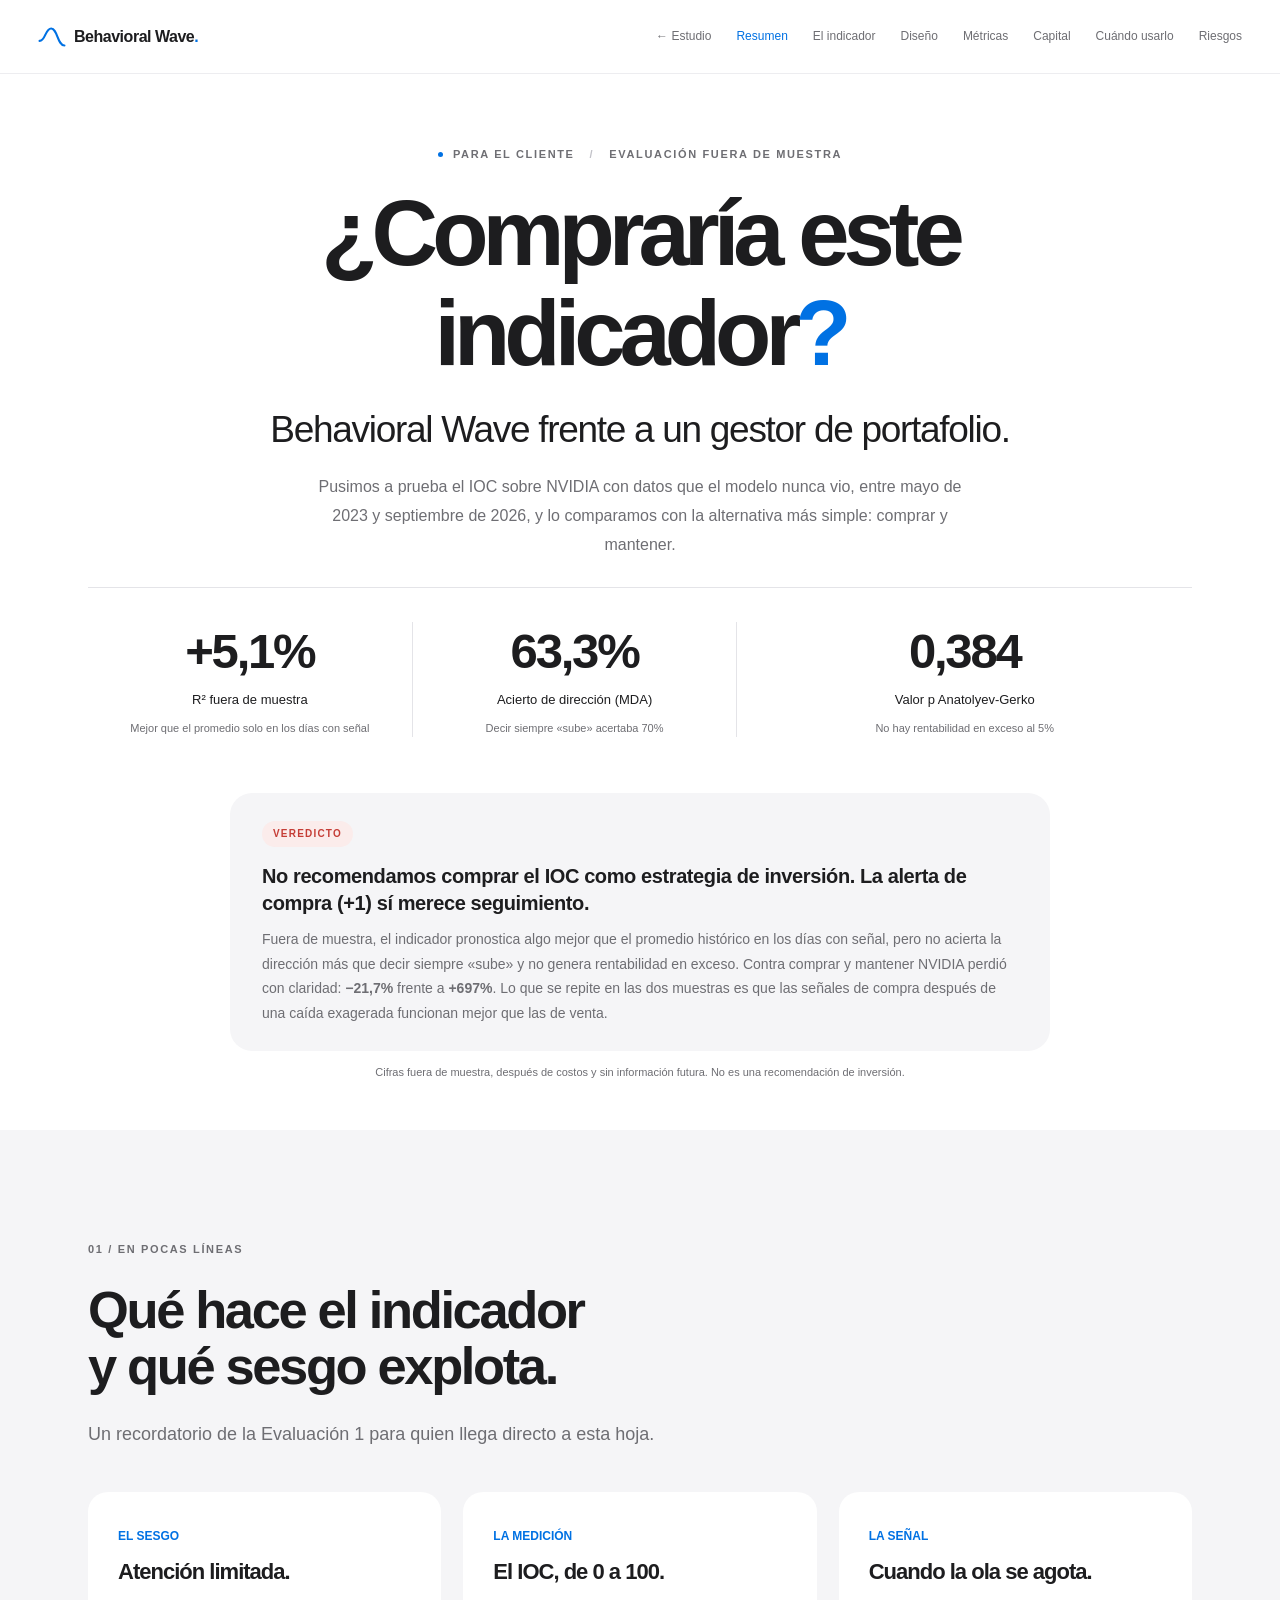
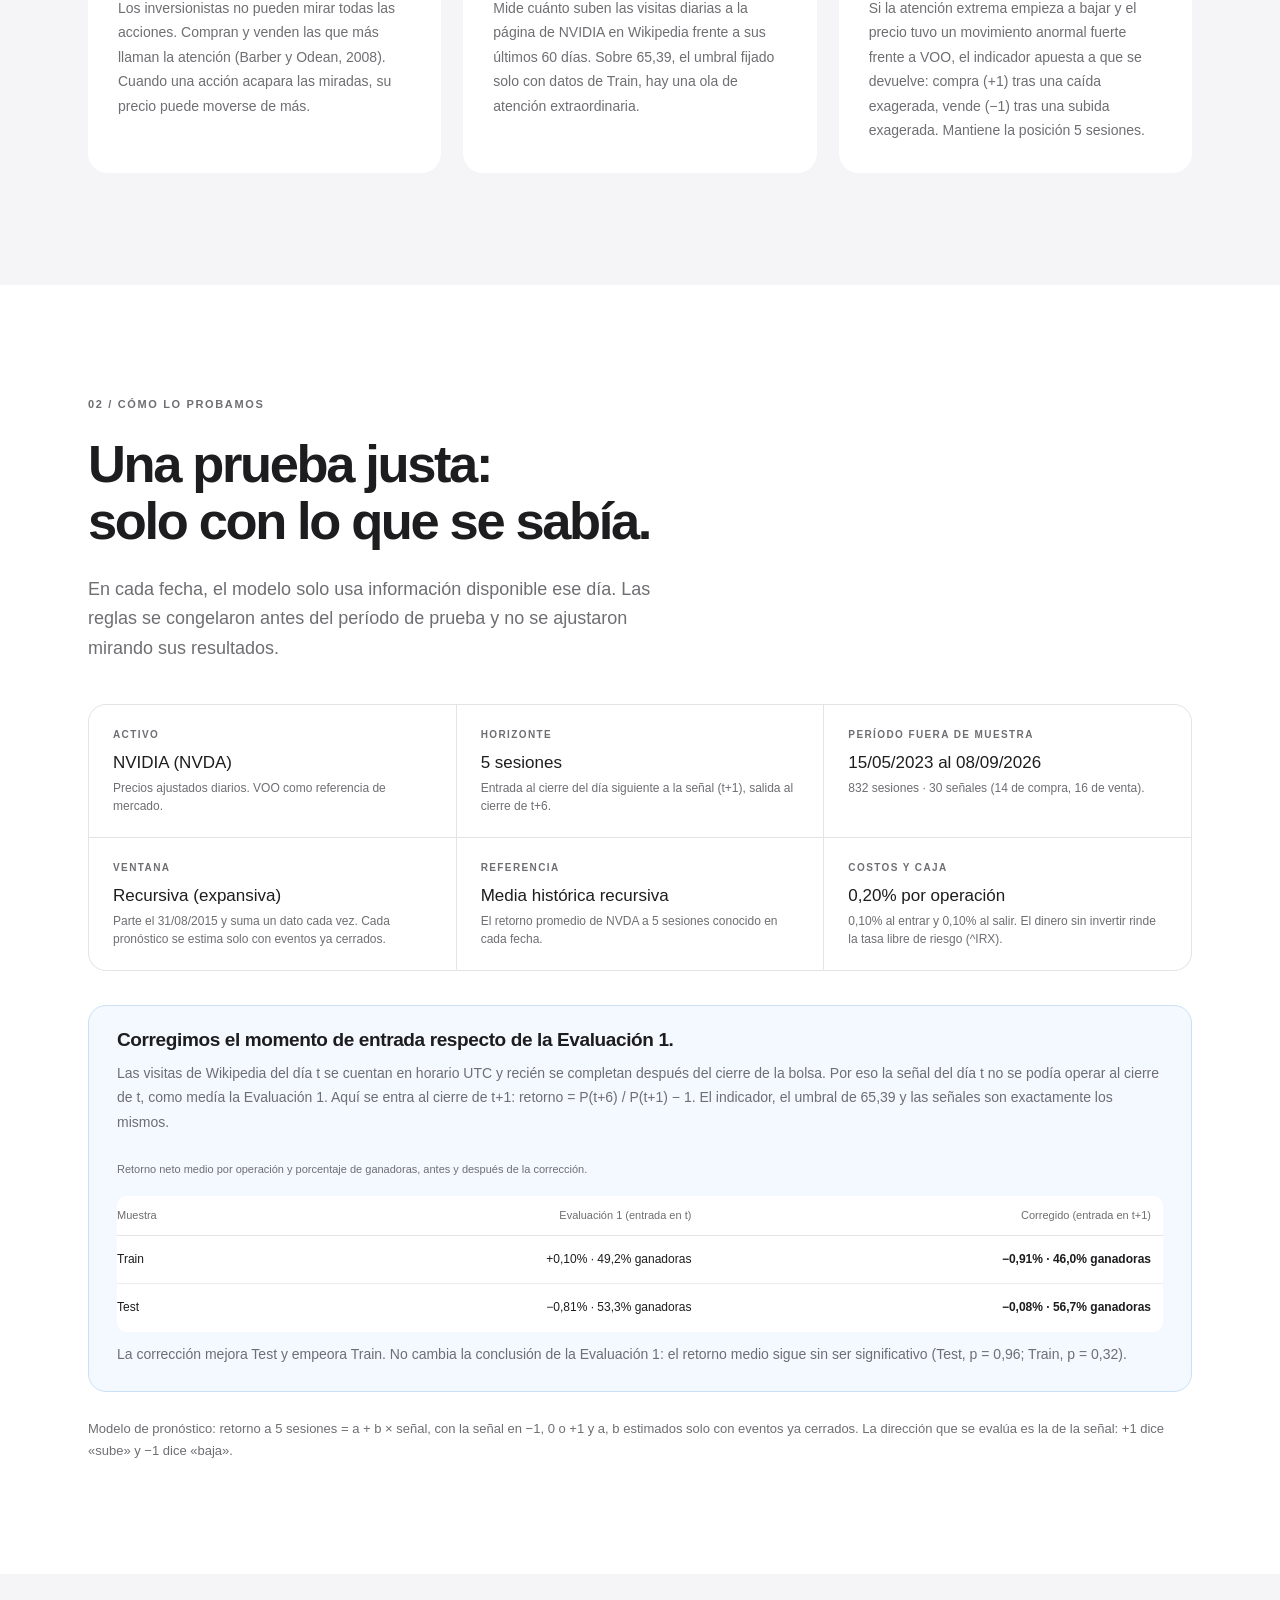
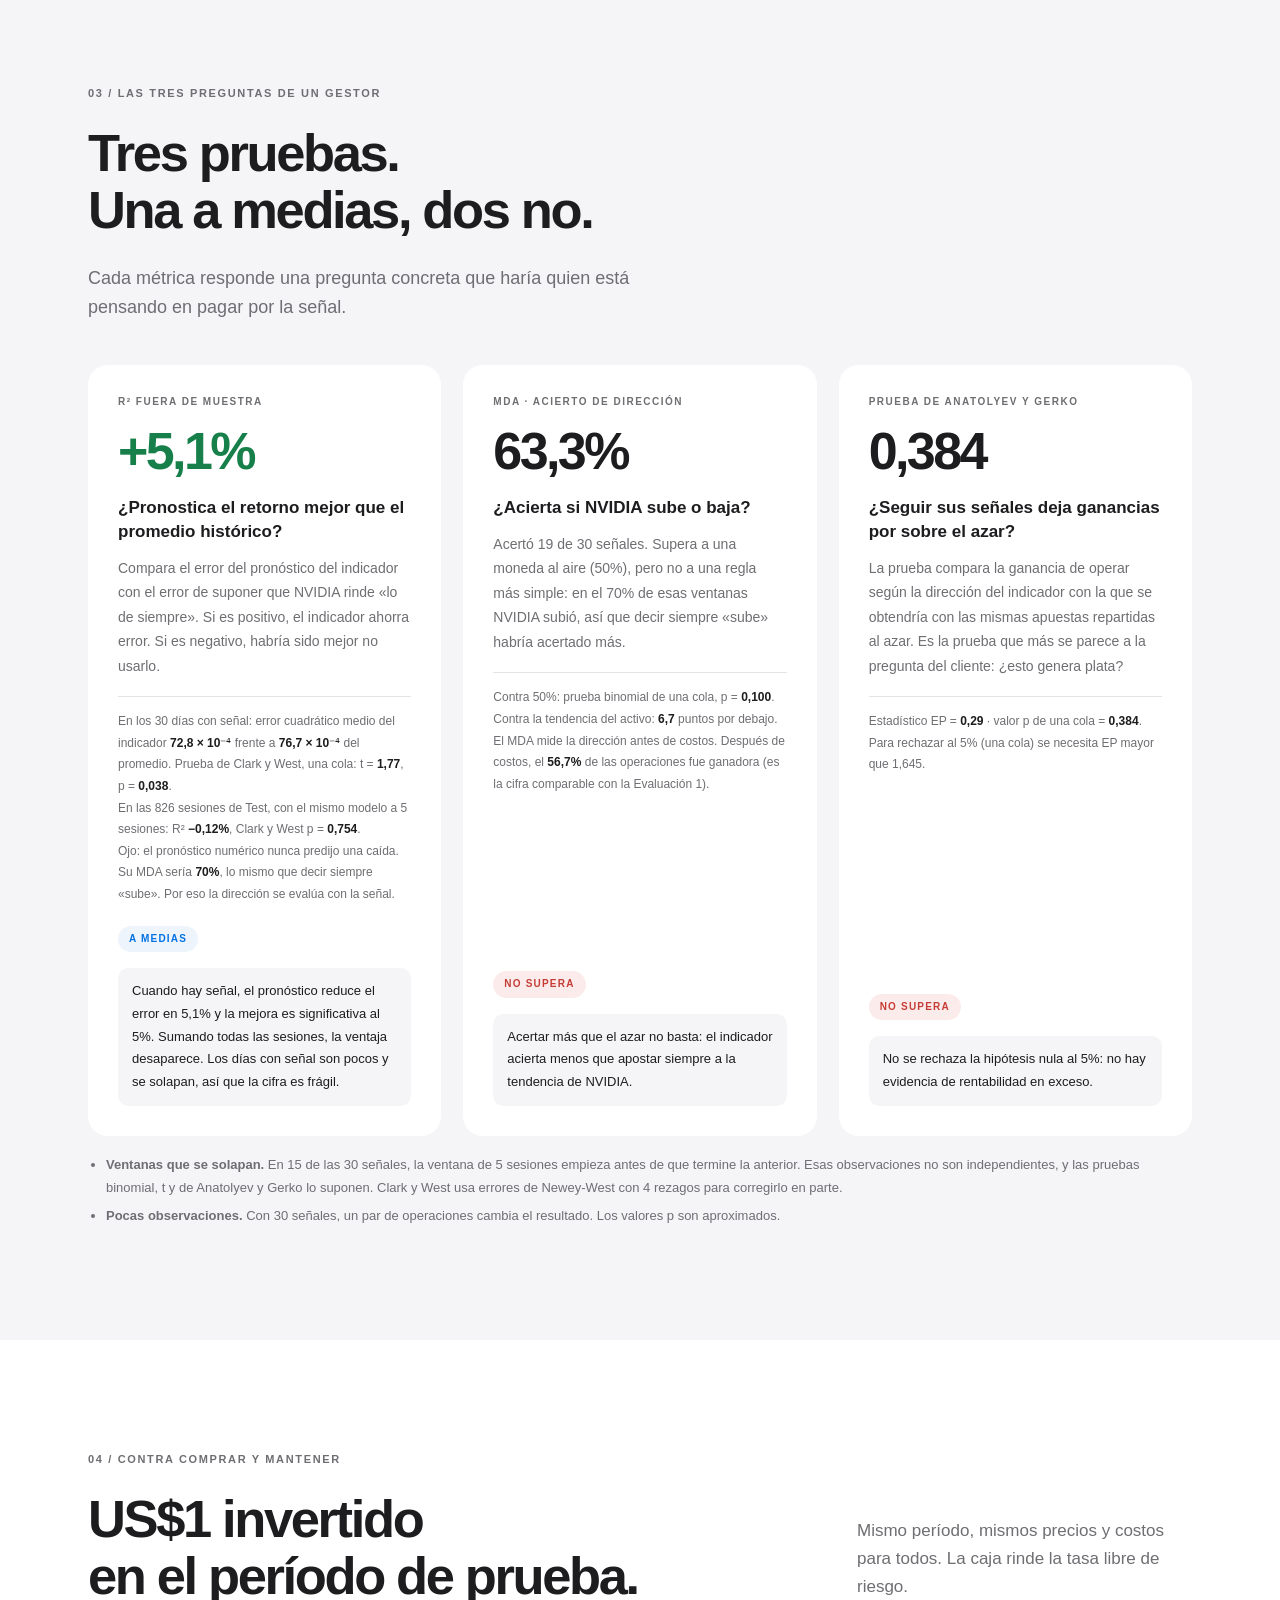
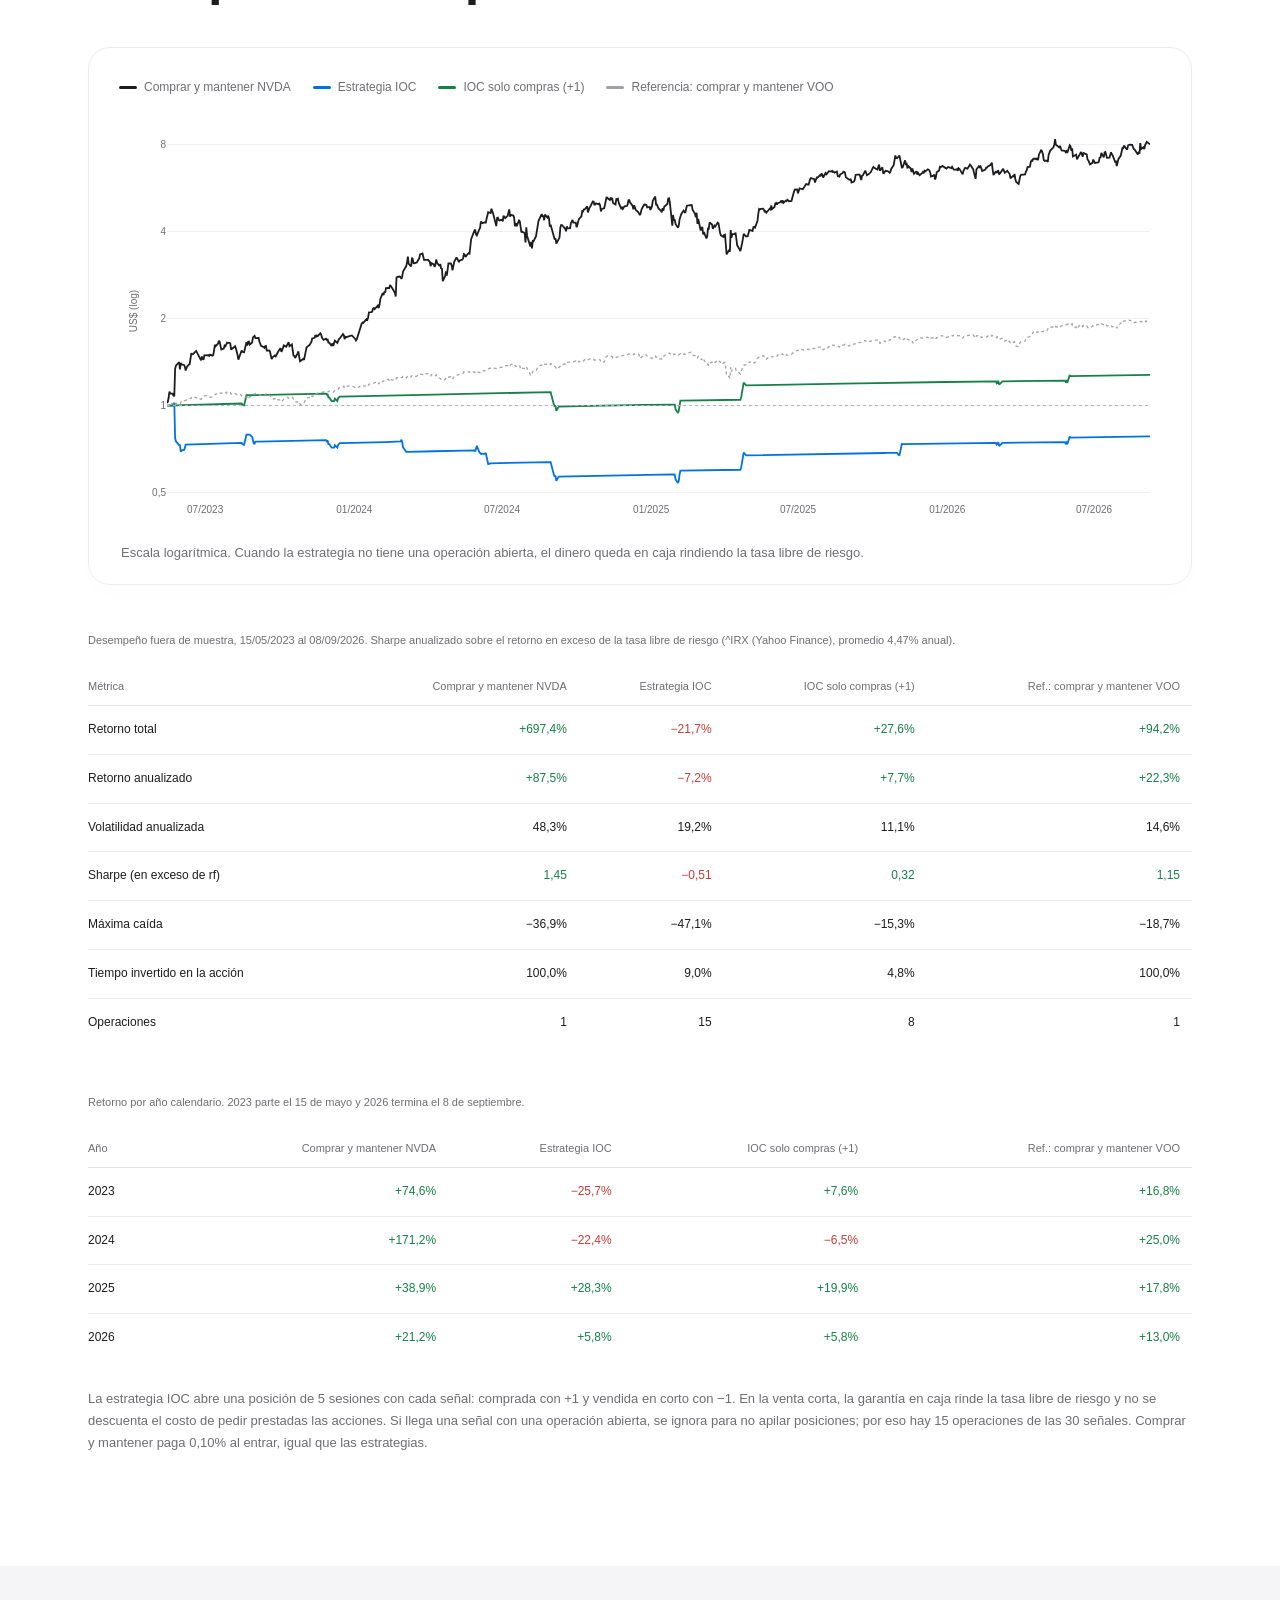
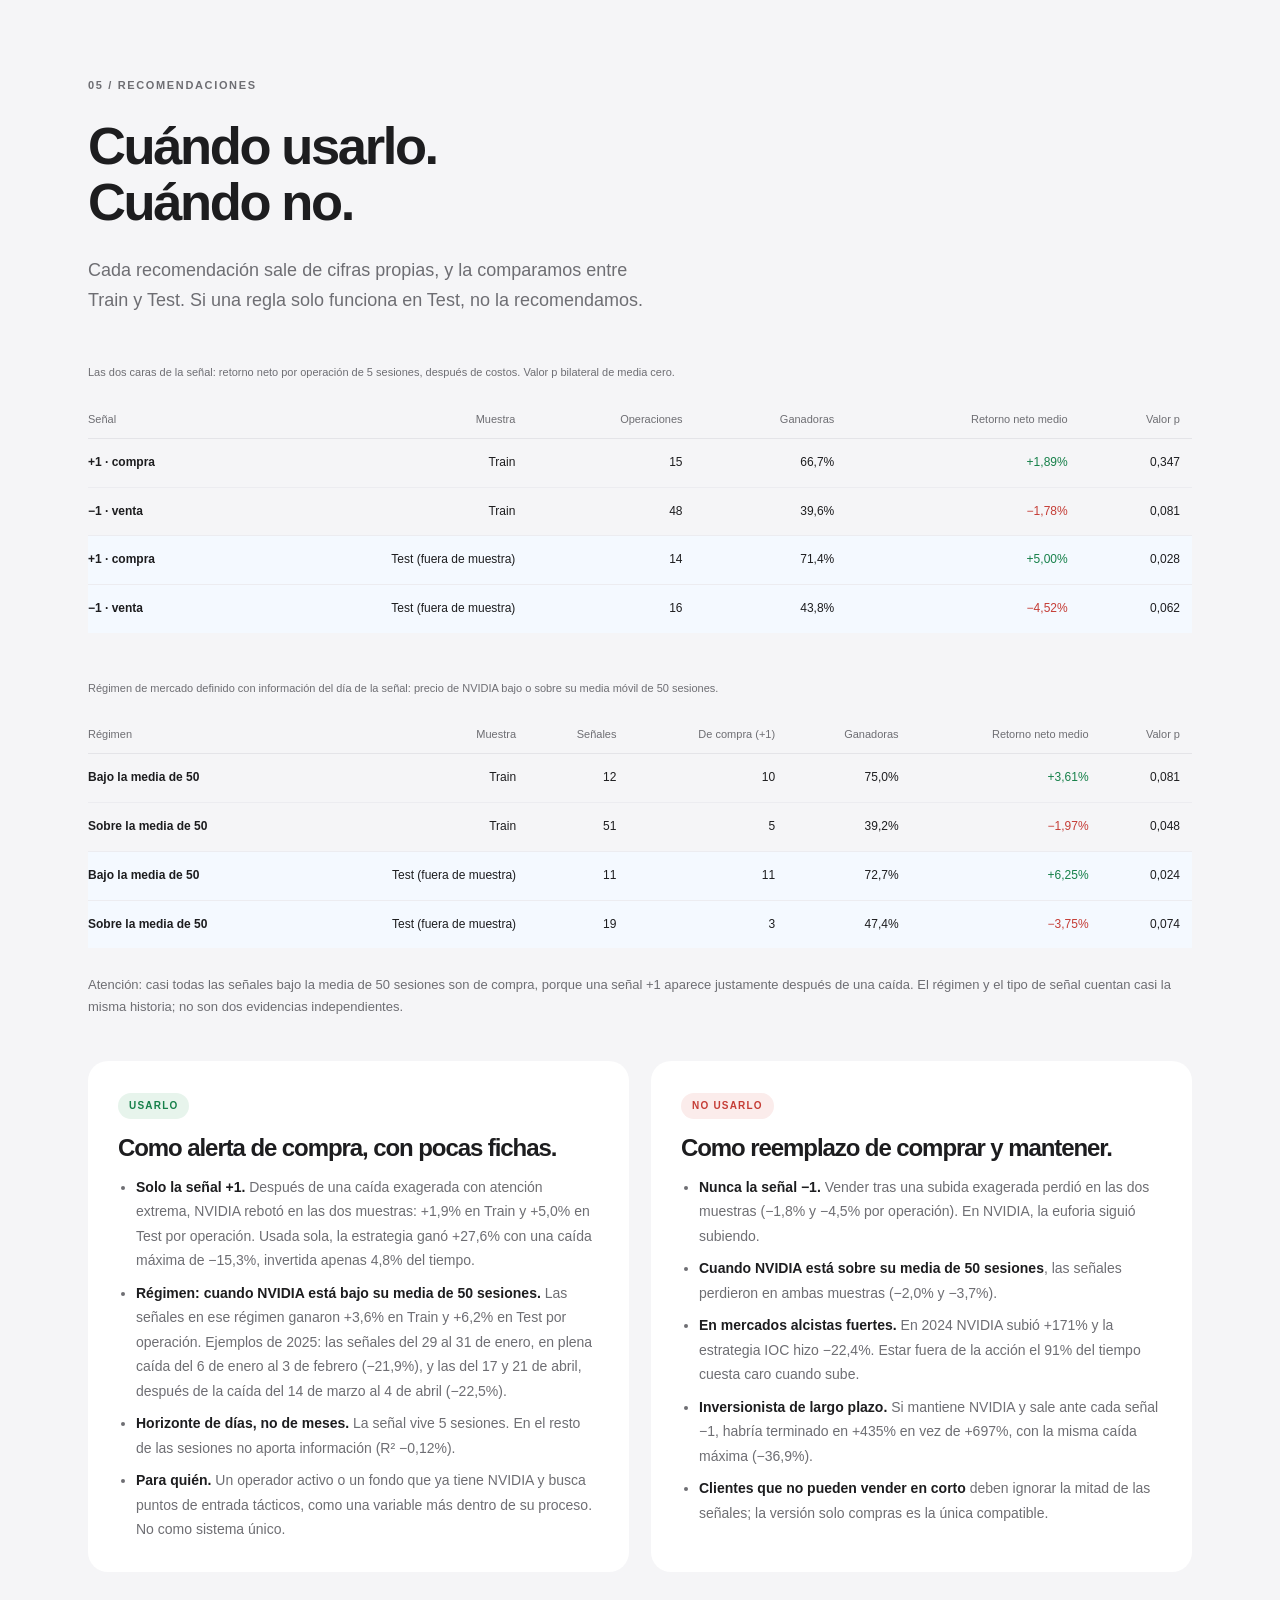
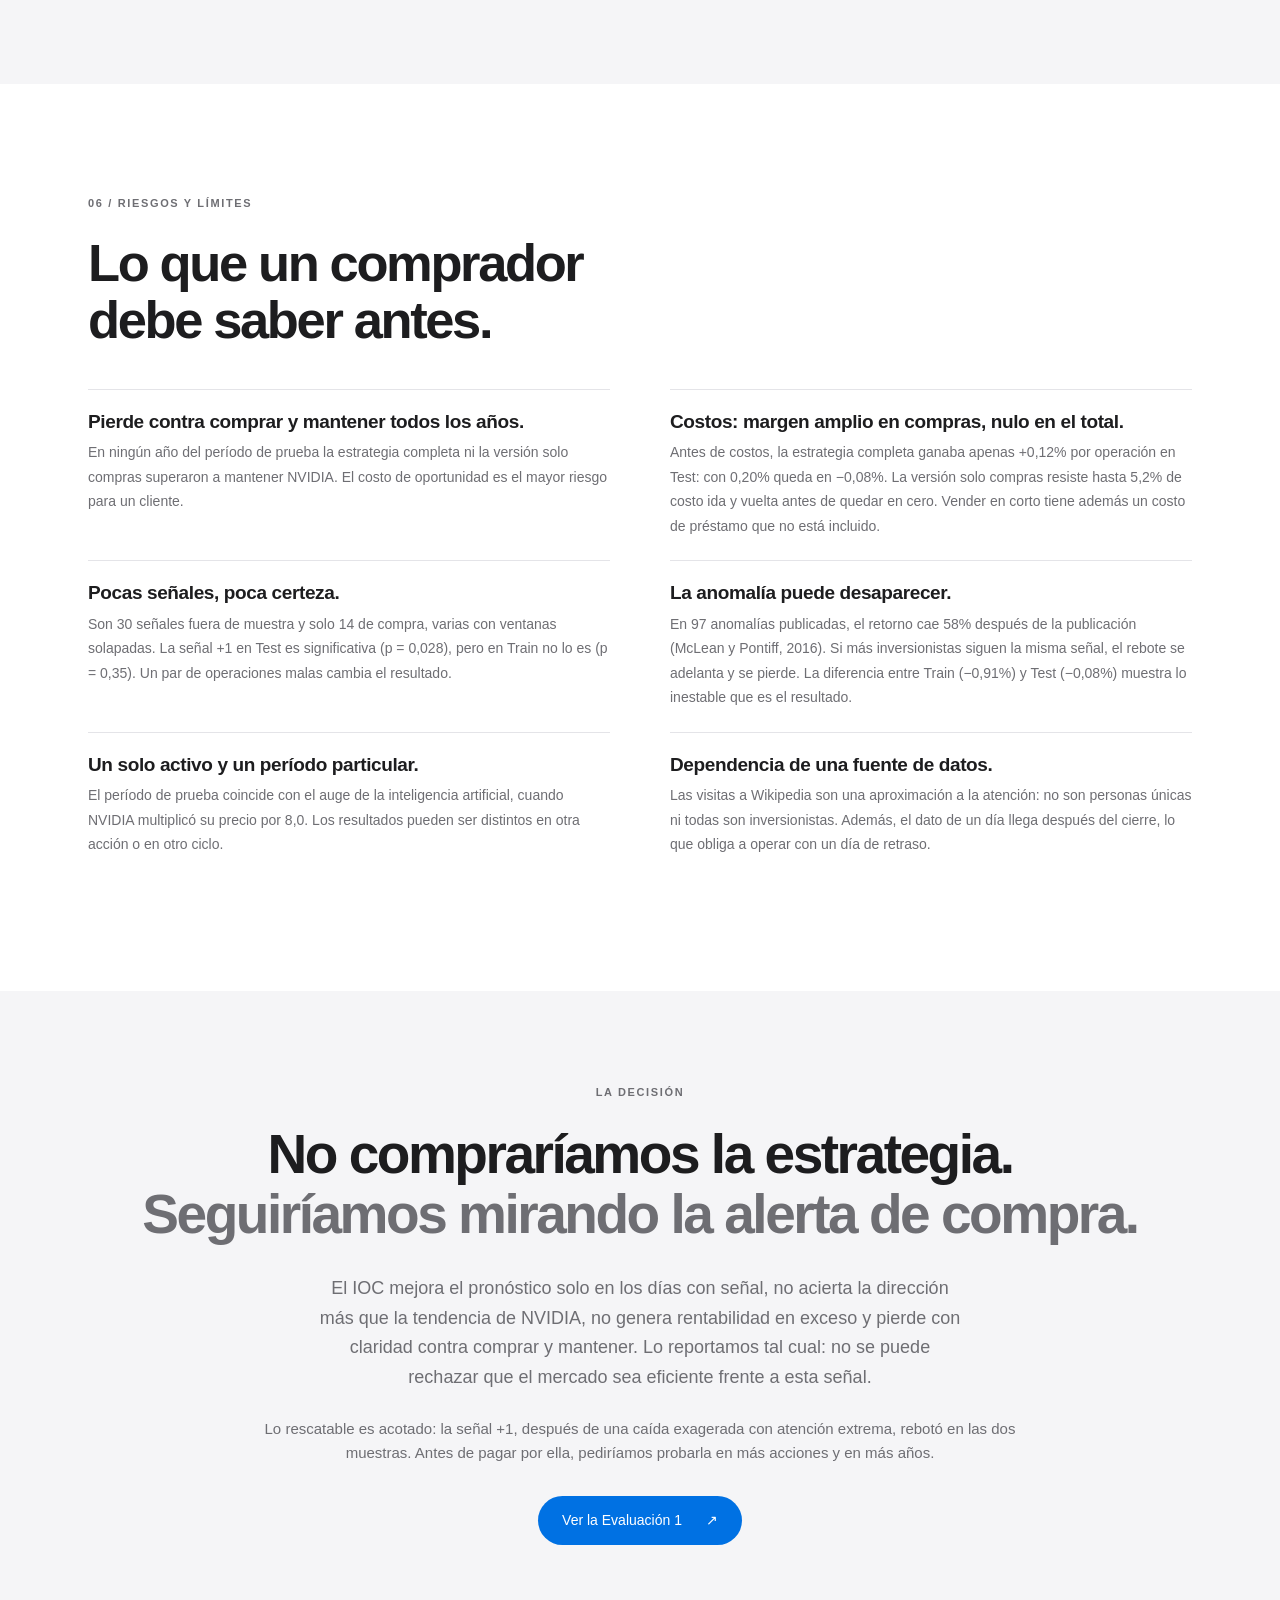
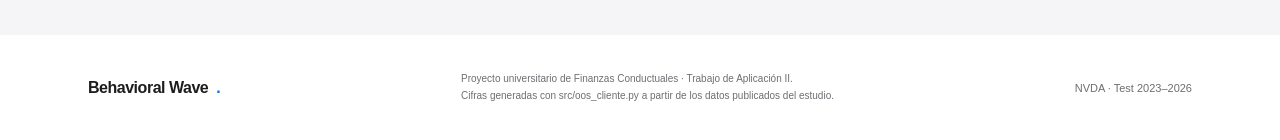
==== commit f5e61af5: "Trabajo II: hoja corregida (entrada t+1, rf, VOO, régimen MA50) y link desde la portada" ====
--- a/app/cliente.html
+++ b/app/cliente.html
@@ -26,6 +26,7 @@
     .design-grid b{display:block;font-size:10px;letter-spacing:.14em;color:var(--muted);font-weight:650}
     .design-grid span{display:block;font-size:17px;color:var(--ink);margin-top:8px;line-height:1.4}
     .design-grid small{display:block;font-size:12px;color:var(--muted);margin-top:4px;line-height:1.5}
+    .design-grid span span,.design-grid small span{display:inline;font-size:inherit;color:inherit;margin:0;line-height:inherit}
     .metric-grid{display:grid;grid-template-columns:repeat(3,1fr);gap:22px;margin-top:42px}
     .metric-card{display:flex;flex-direction:column}
     .metric-card .eyebrow{font-size:10px;margin-bottom:14px}
@@ -54,13 +55,17 @@
     .risk-list div{border-top:1px solid var(--line);padding:22px 0}
     .risk-list h3{font-size:19px;letter-spacing:-.02em}
     .risk-list p{font-size:14px;margin-top:8px;line-height:1.75}
-    .back-link{display:inline-flex;margin-top:22px;color:var(--blue);font-size:14px}
+    .note-box{background:#f4f9ff;border:1px solid #cbe0f7;border-radius:18px;padding:24px 28px;margin-top:34px}
+    .note-box h3{font-size:19px;letter-spacing:-.02em}
+    .note-box p{font-size:14px;margin-top:10px;line-height:1.75}
+    .note-box table{margin-top:14px;background:#fff;border-radius:10px}
+    .method-list{margin:18px 0 0;padding-left:18px;font-size:13px;color:var(--muted);line-height:1.75}
+    .method-list li{margin-top:6px}
     @media(max-width:1050px){.recap,.metric-grid{grid-template-columns:1fr}.design-grid{grid-template-columns:1fr 1fr}}
     @media(max-width:820px){.use-grid,.risk-list{grid-template-columns:1fr}.design-grid{grid-template-columns:1fr}#equity-chart{height:340px}.metric-card .big{font-size:44px}}
     @media print{.site-header{display:none}.hero{padding-top:40px}}
   </style>
   <script defer src="vendor/plotly-4.0.0.min.js"></script>
-  <script defer src="data/snapshot.js"></script>
   <script defer src="data/cliente.js"></script>
   <script defer src="cliente.js"></script>
 </head>
@@ -79,14 +84,14 @@
       <p class="hero-tagline">Behavioral Wave frente a un gestor de portafolio.</p>
       <p class="hero-description">Pusimos a prueba el IOC sobre NVIDIA con datos que el modelo nunca vio, entre mayo de 2023 y septiembre de 2026, y lo comparamos con la alternativa más simple: comprar y mantener.</p>
       <div class="hero-kpis">
-        <div><strong class="negative" data-v="r2">—</strong><span>R² fuera de muestra</span><small>Predice peor que el promedio histórico</small></div>
+        <div><strong data-v="r2">—</strong><span>R² fuera de muestra</span><small>Mejor que el promedio solo en los días con señal</small></div>
         <div><strong data-v="mda">—</strong><span>Acierto de dirección (MDA)</span><small>Decir siempre «sube» acertaba <span data-v="up">—</span></small></div>
         <div><strong data-v="agp">—</strong><span>Valor p Anatolyev-Gerko</span><small>No hay rentabilidad en exceso al 5%</small></div>
       </div>
       <div class="verdict-banner">
         <span class="chip no">VEREDICTO</span>
         <strong>No recomendamos comprar el IOC como estrategia de inversión. La alerta de compra (+1) sí merece seguimiento.</strong>
-        <p>Fuera de muestra, el indicador no pronostica mejor que el promedio histórico, no acierta la dirección más que una regla trivial y no genera rentabilidad en exceso. Contra comprar y mantener NVIDIA perdió en todo el período: <b data-v="ioc_total">—</b> frente a <b data-v="bh_total">—</b>. Lo único que se repite en las dos muestras es que las señales de compra después de una caída exagerada funcionan mejor que las de venta.</p>
+        <p>Fuera de muestra, el indicador pronostica algo mejor que el promedio histórico en los días con señal, pero no acierta la dirección más que decir siempre «sube» y no genera rentabilidad en exceso. Contra comprar y mantener NVIDIA perdió con claridad: <b data-v="ioc_total">—</b> frente a <b data-v="bh_total">—</b>. Lo que se repite en las dos muestras es que las señales de compra después de una caída exagerada funcionan mejor que las de venta.</p>
       </div>
       <div class="hero-footnote">Cifras fuera de muestra, después de costos y sin información futura. No es una recomendación de inversión.</div>
     </section>
@@ -95,42 +100,52 @@
       <div class="section-heading"><span class="eyebrow">01 / EN POCAS LÍNEAS</span><h2>Qué hace el indicador<br>y qué sesgo explota.</h2><p>Un recordatorio de la Evaluación 1 para quien llega directo a esta hoja.</p></div>
       <div class="recap">
         <article><span>EL SESGO</span><h3>Atención limitada.</h3><p>Los inversionistas no pueden mirar todas las acciones. Compran y venden las que más llaman la atención (Barber y Odean, 2008). Cuando una acción acapara las miradas, su precio puede moverse de más.</p></article>
-        <article><span>LA MEDICIÓN</span><h3>El IOC, de 0 a 100.</h3><p>Mide cuánto suben las visitas diarias a la página de NVIDIA en Wikipedia frente a sus últimos 60 días. Sobre 65,39, el umbral fijado con datos antiguos, hay una ola de atención extraordinaria.</p></article>
-        <article><span>LA SEÑAL</span><h3>Cuando la ola se agota.</h3><p>Si la atención extrema empieza a bajar y el precio tuvo un movimiento anormal fuerte, el indicador apuesta a que se devuelve: compra (+1) tras una caída exagerada, vende (−1) tras una subida exagerada. Mantiene la posición 5 sesiones.</p></article>
+        <article><span>LA MEDICIÓN</span><h3>El IOC, de 0 a 100.</h3><p>Mide cuánto suben las visitas diarias a la página de NVIDIA en Wikipedia frente a sus últimos 60 días. Sobre 65,39, el umbral fijado solo con datos de Train, hay una ola de atención extraordinaria.</p></article>
+        <article><span>LA SEÑAL</span><h3>Cuando la ola se agota.</h3><p>Si la atención extrema empieza a bajar y el precio tuvo un movimiento anormal fuerte frente a VOO, el indicador apuesta a que se devuelve: compra (+1) tras una caída exagerada, vende (−1) tras una subida exagerada. Mantiene la posición 5 sesiones.</p></article>
       </div>
     </div></section>
 
     <section id="diseno" class="section container">
       <div class="section-heading"><span class="eyebrow">02 / CÓMO LO PROBAMOS</span><h2>Una prueba justa:<br>solo con lo que se sabía.</h2><p>En cada fecha, el modelo solo usa información disponible ese día. Las reglas se congelaron antes del período de prueba y no se ajustaron mirando sus resultados.</p></div>
       <div class="design-grid">
-        <div><b>ACTIVO</b><span>NVIDIA (NVDA)</span><small>Precios ajustados diarios.</small></div>
-        <div><b>HORIZONTE</b><span>5 sesiones</span><small>El mismo plazo de la Evaluación 1. Entrada al día siguiente de la señal.</small></div>
+        <div><b>ACTIVO</b><span>NVIDIA (NVDA)</span><small>Precios ajustados diarios. VOO como referencia de mercado.</small></div>
+        <div><b>HORIZONTE</b><span>5 sesiones</span><small>Entrada al cierre del día siguiente a la señal (t+1), salida al cierre de t+6.</small></div>
         <div><b>PERÍODO FUERA DE MUESTRA</b><span><span data-v="period">—</span></span><small><span data-v="sessions">—</span> sesiones · <span data-v="n_events">—</span> señales (<span data-v="n_long">—</span> de compra, <span data-v="n_short">—</span> de venta).</small></div>
         <div><b>VENTANA</b><span>Recursiva (expansiva)</span><small>Parte el 31/08/2015 y suma un dato cada vez. Cada pronóstico se estima solo con eventos ya cerrados.</small></div>
         <div><b>REFERENCIA</b><span>Media histórica recursiva</span><small>El retorno promedio de NVDA a 5 sesiones conocido en cada fecha.</small></div>
-        <div><b>COSTOS</b><span>0,20% por operación</span><small>0,10% al entrar y 0,10% al salir, ya descontados.</small></div>
-      </div>
-      <p class="method-note">Modelo de pronóstico: retorno a 5 sesiones = a + b × señal, con la señal en −1, 0 o +1. La dirección que se evalúa es la de la señal: +1 dice «sube» y −1 dice «baja». Chequeo complementario diario: retorno de mañana = a + b × IOC de hoy, también con ventana recursiva.</p>
+        <div><b>COSTOS Y CAJA</b><span>0,20% por operación</span><small>0,10% al entrar y 0,10% al salir. El dinero sin invertir rinde la tasa libre de riesgo (^IRX).</small></div>
+      </div>
+      <div class="note-box">
+        <h3>Corregimos el momento de entrada respecto de la Evaluación 1.</h3>
+        <p>Las visitas de Wikipedia del día t se cuentan en horario UTC y recién se completan después del cierre de la bolsa. Por eso la señal del día t no se podía operar al cierre de t, como medía la Evaluación 1. Aquí se entra al cierre de t+1: retorno = P(t+6) / P(t+1) − 1. El indicador, el umbral de 65,39 y las señales son exactamente los mismos.</p>
+        <div class="table-scroll"><table>
+          <caption>Retorno neto medio por operación y porcentaje de ganadoras, antes y después de la corrección.</caption>
+          <thead><tr><th>Muestra</th><th class="num">Evaluación 1 (entrada en t)</th><th class="num">Corregido (entrada en t+1)</th></tr></thead>
+          <tbody id="eval1-rows"></tbody>
+        </table></div>
+        <p>La corrección mejora Test y empeora Train. No cambia la conclusión de la Evaluación 1: el retorno medio sigue sin ser significativo (Test, p = <span data-v="te_all_p">—</span>; Train, p = <span data-v="tr_all_p">—</span>).</p>
+      </div>
+      <p class="method-note">Modelo de pronóstico: retorno a 5 sesiones = a + b × señal, con la señal en −1, 0 o +1 y a, b estimados solo con eventos ya cerrados. La dirección que se evalúa es la de la señal: +1 dice «sube» y −1 dice «baja».</p>
     </section>
 
     <section id="metricas" class="section soft"><div class="container">
-      <div class="section-heading"><span class="eyebrow">03 / LAS TRES PREGUNTAS DE UN GESTOR</span><h2>Tres pruebas.<br>Ninguna superada.</h2><p>Cada métrica responde una pregunta concreta que haría quien está pensando en pagar por la señal.</p></div>
+      <div class="section-heading"><span class="eyebrow">03 / LAS TRES PREGUNTAS DE UN GESTOR</span><h2>Tres pruebas.<br>Una a medias, dos no.</h2><p>Cada métrica responde una pregunta concreta que haría quien está pensando en pagar por la señal.</p></div>
       <div class="metric-grid">
         <article class="metric-card">
           <span class="eyebrow">R² FUERA DE MUESTRA</span>
-          <div class="big negative" data-v="r2">—</div>
+          <div class="big positive" data-v="r2">—</div>
           <div class="question">¿Pronostica el retorno mejor que el promedio histórico?</div>
           <p>Compara el error del pronóstico del indicador con el error de suponer que NVIDIA rinde «lo de siempre». Si es positivo, el indicador ahorra error. Si es negativo, habría sido mejor no usarlo.</p>
-          <div class="compare">Error cuadrático medio: indicador <b data-v="ecm_m">—</b> · promedio histórico <b data-v="ecm_b">—</b>.<br>Chequeo diario con el IOC: <b data-v="r2_daily">—</b>. Como referencia, con datos diarios un 0,5% sostenido ya tendría valor económico (Campbell y Thompson, 2008).</div>
-          <div class="verdict"><span class="chip no">NO SUPERA</span><p>Usar el indicador aumenta el error del pronóstico en <span data-v="r2_abs">—</span>. En términos económicos, un gestor que lo use para estimar retornos se equivoca más.</p></div>
+          <div class="compare">En los <span data-v="n_events2">—</span> días con señal: error cuadrático medio del indicador <b data-v="ecm_m">—</b> frente a <b data-v="ecm_b">—</b> del promedio. Prueba de Clark y West, una cola: t = <b data-v="cw">—</b>, p = <b data-v="cwp">—</b>.<br>En las <span data-v="n_all">—</span> sesiones de Test, con el mismo modelo a 5 sesiones: R² <b data-v="r2_all">—</b>, Clark y West p = <b data-v="cwp_all">—</b>.<br>Ojo: el pronóstico numérico nunca predijo una caída. Su MDA sería <b data-v="mda_f">—</b>, lo mismo que decir siempre «sube». Por eso la dirección se evalúa con la señal.</div>
+          <div class="verdict"><span class="chip wait">A MEDIAS</span><p>Cuando hay señal, el pronóstico reduce el error en <span data-v="r2_abs">—</span> y la mejora es significativa al 5%. Sumando todas las sesiones, la ventaja desaparece. Los días con señal son pocos y se solapan, así que la cifra es frágil.</p></div>
         </article>
         <article class="metric-card">
           <span class="eyebrow">MDA · ACIERTO DE DIRECCIÓN</span>
           <div class="big" data-v="mda">—</div>
           <div class="question">¿Acierta si NVIDIA sube o baja?</div>
-          <p>Acertó <span data-v="hits">—</span> de <span data-v="n_events2">—</span> señales. Supera a una moneda al aire (50%), pero no a una regla mucho más simple: en el <span data-v="up2">—</span> de esas ventanas NVIDIA subió, así que decir siempre «sube» habría acertado más.</p>
-          <div class="compare">Contra 50%: prueba binomial de una cola, p = <b data-v="binom">—</b>.<br>Contra la tendencia del activo: <b data-v="mda_gap">—</b> puntos por debajo.<br>Chequeo diario: MDA <b data-v="mda_daily">—</b>, igual al <b data-v="up_daily">—</b> de días al alza, porque el pronóstico diario siempre dijo «sube».</div>
-          <div class="verdict"><span class="chip no">NO SUPERA</span><p>Acertar algo más que el azar no basta: el indicador acierta menos que apostar siempre a la tendencia de NVIDIA.</p></div>
+          <p>Acertó <span data-v="hits">—</span> de <span data-v="n_events3">—</span> señales. Supera a una moneda al aire (50%), pero no a una regla más simple: en el <span data-v="up2">—</span> de esas ventanas NVIDIA subió, así que decir siempre «sube» habría acertado más.</p>
+          <div class="compare">Contra 50%: prueba binomial de una cola, p = <b data-v="binom">—</b>.<br>Contra la tendencia del activo: <b data-v="mda_gap">—</b> puntos por debajo.<br>El MDA mide la dirección antes de costos. Después de costos, el <b data-v="win_net">—</b> de las operaciones fue ganadora (es la cifra comparable con la Evaluación 1).</div>
+          <div class="verdict"><span class="chip no">NO SUPERA</span><p>Acertar más que el azar no basta: el indicador acierta menos que apostar siempre a la tendencia de NVIDIA.</p></div>
         </article>
         <article class="metric-card">
           <span class="eyebrow">PRUEBA DE ANATOLYEV Y GERKO</span>
@@ -138,52 +153,63 @@
           <div class="question">¿Seguir sus señales deja ganancias por sobre el azar?</div>
           <p>La prueba compara la ganancia de operar según la dirección del indicador con la que se obtendría con las mismas apuestas repartidas al azar. Es la prueba que más se parece a la pregunta del cliente: ¿esto genera plata?</p>
           <div class="compare">Estadístico EP = <b data-v="ag">—</b> · valor p de una cola = <b data-v="agp2">—</b>.<br>Para rechazar al 5% (una cola) se necesita EP mayor que 1,645.</div>
-          <div class="verdict"><span class="chip no">NO SUPERA</span><p>No se rechaza la hipótesis nula al 5%: no hay evidencia de rentabilidad en exceso. El estadístico incluso es negativo.</p></div>
-        </article>
-      </div>
+          <div class="verdict"><span class="chip no">NO SUPERA</span><p>No se rechaza la hipótesis nula al 5%: no hay evidencia de rentabilidad en exceso.</p></div>
+        </article>
+      </div>
+      <ul class="method-list">
+        <li><b>Ventanas que se solapan.</b> En <span data-v="overlap">—</span> de las <span data-v="n_events4">—</span> señales, la ventana de 5 sesiones empieza antes de que termine la anterior. Esas observaciones no son independientes, y las pruebas binomial, t y de Anatolyev y Gerko lo suponen. Clark y West usa errores de Newey-West con 4 rezagos para corregirlo en parte.</li>
+        <li><b>Pocas observaciones.</b> Con <span data-v="n_events5">—</span> señales, un par de operaciones cambia el resultado. Los valores p son aproximados.</li>
+      </ul>
     </div></section>
 
     <section id="capital" class="section container">
-      <div class="heading-row"><div><span class="eyebrow">04 / CONTRA COMPRAR Y MANTENER</span><h2>US$1 invertido<br>en el período de prueba.</h2></div><p>Mismo período, mismos precios y costos descontados. Comprar y mantener NVIDIA no tiene costos de rotación.</p></div>
+      <div class="heading-row"><div><span class="eyebrow">04 / CONTRA COMPRAR Y MANTENER</span><h2>US$1 invertido<br>en el período de prueba.</h2></div><p>Mismo período, mismos precios y costos para todos. La caja rinde la tasa libre de riesgo.</p></div>
       <div class="chart-card">
-        <div class="legend"><span><i style="background:#1d1d1f"></i>Comprar y mantener NVDA</span><span><i style="background:#0071e3"></i>Estrategia IOC (compras y ventas)</span><span><i style="background:#17804a"></i>IOC solo compras (+1)</span></div>
+        <div class="legend" id="legend"></div>
         <div id="equity-chart" role="img" aria-label="Curva de capital de US$1 invertido en cada estrategia entre mayo de 2023 y septiembre de 2026, escala logarítmica"></div>
-        <p class="small-text" style="padding:4px 6px 0">Escala logarítmica. Cuando la estrategia no tiene una operación abierta, el dinero queda en caja sin rendimiento.</p>
+        <p class="small-text" style="padding:4px 6px 0">Escala logarítmica. Cuando la estrategia no tiene una operación abierta, el dinero queda en caja rindiendo la tasa libre de riesgo.</p>
       </div>
       <div class="table-wrap table-scroll"><table>
-        <caption>Desempeño fuera de muestra, <span data-v="period2">—</span>. Sharpe anualizado sin tasa libre de riesgo, igual para todas.</caption>
-        <thead><tr><th>Métrica</th><th class="num">Comprar y mantener</th><th class="num">Estrategia IOC</th><th class="num">IOC solo compras</th></tr></thead>
+        <caption>Desempeño fuera de muestra, <span data-v="period2">—</span>. Sharpe anualizado sobre el retorno en exceso de la tasa libre de riesgo (<span data-v="rf_src">—</span>, promedio <span data-v="rf_mean">—</span> anual).</caption>
+        <thead id="perf-head"></thead>
         <tbody id="perf-rows"></tbody>
       </table></div>
       <div class="table-wrap table-scroll"><table>
         <caption>Retorno por año calendario. 2023 parte el 15 de mayo y 2026 termina el 8 de septiembre.</caption>
-        <thead><tr><th>Año</th><th class="num">Comprar y mantener</th><th class="num">Estrategia IOC</th><th class="num">IOC solo compras</th></tr></thead>
+        <thead id="year-head"></thead>
         <tbody id="year-rows"></tbody>
       </table></div>
-      <p class="method-note">La estrategia IOC abre una posición de 5 sesiones con cada señal: comprada con +1 y vendida en corto con −1. Si llega una señal con una operación abierta, se ignora para no apilar posiciones. Por eso hay <span data-v="ops">—</span> operaciones de las <span data-v="n_events3">—</span> señales.</p>
+      <p class="method-note">La estrategia IOC abre una posición de 5 sesiones con cada señal: comprada con +1 y vendida en corto con −1. En la venta corta, la garantía en caja rinde la tasa libre de riesgo y no se descuenta el costo de pedir prestadas las acciones. Si llega una señal con una operación abierta, se ignora para no apilar posiciones; por eso hay <span data-v="ops">—</span> operaciones de las <span data-v="n_events6">—</span> señales. Comprar y mantener paga 0,10% al entrar, igual que las estrategias.</p>
     </section>
 
     <section id="uso" class="section soft"><div class="container">
-      <div class="section-heading"><span class="eyebrow">05 / RECOMENDACIONES</span><h2>Cuándo usarlo.<br>Cuándo no.</h2><p>Las recomendaciones salen de cifras propias. Cuando un patrón aparece solo en el período de prueba, lo decimos.</p></div>
+      <div class="section-heading"><span class="eyebrow">05 / RECOMENDACIONES</span><h2>Cuándo usarlo.<br>Cuándo no.</h2><p>Cada recomendación sale de cifras propias, y la comparamos entre Train y Test. Si una regla solo funciona en Test, no la recomendamos.</p></div>
       <div class="table-wrap table-scroll" style="margin-top:36px"><table>
         <caption>Las dos caras de la señal: retorno neto por operación de 5 sesiones, después de costos. Valor p bilateral de media cero.</caption>
         <thead><tr><th>Señal</th><th>Muestra</th><th class="num">Operaciones</th><th class="num">Ganadoras</th><th class="num">Retorno neto medio</th><th class="num">Valor p</th></tr></thead>
         <tbody id="signal-rows"></tbody>
       </table></div>
+      <div class="table-wrap table-scroll"><table>
+        <caption>Régimen de mercado definido con información del día de la señal: precio de NVIDIA bajo o sobre su media móvil de 50 sesiones.</caption>
+        <thead><tr><th>Régimen</th><th>Muestra</th><th class="num">Señales</th><th class="num">De compra (+1)</th><th class="num">Ganadoras</th><th class="num">Retorno neto medio</th><th class="num">Valor p</th></tr></thead>
+        <tbody id="regime-rows"></tbody>
+      </table></div>
+      <p class="method-note">Atención: casi todas las señales bajo la media de 50 sesiones son de compra, porque una señal +1 aparece justamente después de una caída. El régimen y el tipo de señal cuentan casi la misma historia; no son dos evidencias independientes.</p>
       <div class="use-grid">
         <article class="use-card"><span class="chip yes">USARLO</span><h3>Como alerta de compra, con pocas fichas.</h3>
           <ul>
             <li><b>Solo la señal +1.</b> Después de una caída exagerada con atención extrema, NVIDIA rebotó en las dos muestras: <span data-v="tr_up">—</span> en Train y <span data-v="te_up">—</span> en Test por operación. Usada sola, la estrategia ganó <span data-v="lo_total">—</span> con una caída máxima de <span data-v="lo_dd">—</span>, invertida apenas <span data-v="lo_inv">—</span> del tiempo.</li>
-            <li><b>Horizonte de días, no de meses.</b> La señal vive 5 sesiones. A un día no aporta nada (R² diario <span data-v="r2_daily2">—</span>).</li>
-            <li><b>Mercados laterales o en corrección.</b> Su mejor año fue 2025 (<span data-v="y25">—</span>), con caídas de NVIDIA cercanas al 22% en enero y en abril. En los años de alza fuerte, 2023 y 2024, perdió.</li>
+            <li><b>Régimen: cuando NVIDIA está bajo su media de 50 sesiones.</b> Las señales en ese régimen ganaron <span data-v="rg_tr_below">—</span> en Train y <span data-v="rg_te_below">—</span> en Test por operación. Ejemplos de 2025: las señales del 29 al 31 de enero, en plena caída del 6 de enero al 3 de febrero (−21,9%), y las del 17 y 21 de abril, después de la caída del 14 de marzo al 4 de abril (−22,5%).</li>
+            <li><b>Horizonte de días, no de meses.</b> La señal vive 5 sesiones. En el resto de las sesiones no aporta información (R² <span data-v="r2_all2">—</span>).</li>
             <li><b>Para quién.</b> Un operador activo o un fondo que ya tiene NVIDIA y busca puntos de entrada tácticos, como una variable más dentro de su proceso. No como sistema único.</li>
           </ul>
         </article>
         <article class="use-card"><span class="chip no">NO USARLO</span><h3>Como reemplazo de comprar y mantener.</h3>
           <ul>
             <li><b>Nunca la señal −1.</b> Vender tras una subida exagerada perdió en las dos muestras (<span data-v="tr_dn">—</span> y <span data-v="te_dn">—</span> por operación). En NVIDIA, la euforia siguió subiendo.</li>
-            <li><b>En mercados alcistas fuertes.</b> En 2024 NVIDIA subió <span data-v="y24bh">—</span> y la estrategia perdió <span data-v="y24ioc">—</span>. Estar fuera del mercado el <span data-v="ioc_out">—</span> del tiempo cuesta caro cuando el activo sube.</li>
-            <li><b>Inversionista de largo plazo.</b> Si mantiene NVIDIA y sale ante cada señal −1, habría terminado en <span data-v="hx_total">—</span> en vez de <span data-v="bh_total2">—</span>: la alerta de salida le habría costado rentabilidad sin reducir la caída máxima (<span data-v="hx_dd">—</span>, igual a comprar y mantener).</li>
+            <li><b>Cuando NVIDIA está sobre su media de 50 sesiones</b>, las señales perdieron en ambas muestras (<span data-v="rg_tr_above">—</span> y <span data-v="rg_te_above">—</span>).</li>
+            <li><b>En mercados alcistas fuertes.</b> En 2024 NVIDIA subió <span data-v="y24bh">—</span> y la estrategia IOC hizo <span data-v="y24ioc">—</span>. Estar fuera de la acción el <span data-v="ioc_out">—</span> del tiempo cuesta caro cuando sube.</li>
+            <li><b>Inversionista de largo plazo.</b> Si mantiene NVIDIA y sale ante cada señal −1, habría terminado en <span data-v="hx_total">—</span> en vez de <span data-v="bh_total2">—</span>, con la misma caída máxima (<span data-v="hx_dd">—</span>).</li>
             <li><b>Clientes que no pueden vender en corto</b> deben ignorar la mitad de las señales; la versión solo compras es la única compatible.</li>
           </ul>
         </article>
@@ -194,18 +220,18 @@
       <div class="section-heading"><span class="eyebrow">06 / RIESGOS Y LÍMITES</span><h2>Lo que un comprador<br>debe saber antes.</h2></div>
       <div class="risk-list">
         <div><h3>Pierde contra comprar y mantener todos los años.</h3><p>En ningún año del período de prueba la estrategia completa ni la versión solo compras superaron a mantener NVIDIA. El costo de oportunidad es el mayor riesgo para un cliente.</p></div>
-        <div><h3>Los costos no son el problema, pero suman.</h3><p>Antes de costos, la estrategia completa ya perdía <span data-v="gross">—</span> por operación en Test. Los 0,20% por operación no la rescatan ni la hunden. Vender en corto tiene además un costo de préstamo que no está incluido.</p></div>
-        <div><h3>Pocas señales, poca certeza.</h3><p>Son <span data-v="n_events4">—</span> señales fuera de muestra y solo <span data-v="n_long2">—</span> de compra. El buen resultado de la señal +1 en Test no es estadísticamente significativo (p = <span data-v="te_up_p">—</span>). Un par de operaciones malas cambia el resultado.</p></div>
-        <div><h3>La anomalía puede desaparecer.</h3><p>En 97 anomalías publicadas, el retorno cae 58% después de la publicación (McLean y Pontiff, 2016). Aquí ya se ve: el retorno medio pasó de <span data-v="tr_mean">—</span> en Train a <span data-v="te_mean">—</span> en Test. Si más inversionistas siguen la misma señal, el rebote se adelanta y se pierde.</p></div>
+        <div><h3>Costos: margen amplio en compras, nulo en el total.</h3><p>Antes de costos, la estrategia completa ganaba apenas <span data-v="gross">—</span> por operación en Test: con 0,20% queda en <span data-v="net_all">—</span>. La versión solo compras resiste hasta <span data-v="breakeven">—</span> de costo ida y vuelta antes de quedar en cero. Vender en corto tiene además un costo de préstamo que no está incluido.</p></div>
+        <div><h3>Pocas señales, poca certeza.</h3><p>Son <span data-v="n_events7">—</span> señales fuera de muestra y solo <span data-v="n_long2">—</span> de compra, varias con ventanas solapadas. La señal +1 en Test es significativa (p = <span data-v="te_up_p">—</span>), pero en Train no lo es (p = <span data-v="tr_up_p">—</span>). Un par de operaciones malas cambia el resultado.</p></div>
+        <div><h3>La anomalía puede desaparecer.</h3><p>En 97 anomalías publicadas, el retorno cae 58% después de la publicación (McLean y Pontiff, 2016). Si más inversionistas siguen la misma señal, el rebote se adelanta y se pierde. La diferencia entre Train (<span data-v="tr_mean">—</span>) y Test (<span data-v="te_mean">—</span>) muestra lo inestable que es el resultado.</p></div>
         <div><h3>Un solo activo y un período particular.</h3><p>El período de prueba coincide con el auge de la inteligencia artificial, cuando NVIDIA multiplicó su precio por <span data-v="bh_mult">—</span>. Los resultados pueden ser distintos en otra acción o en otro ciclo.</p></div>
-        <div><h3>Dependencia de una fuente de datos.</h3><p>Las visitas a Wikipedia son una aproximación a la atención: no son personas únicas ni todas son inversionistas. Un cambio en cómo se mide o consulta Wikipedia afectaría la señal.</p></div>
+        <div><h3>Dependencia de una fuente de datos.</h3><p>Las visitas a Wikipedia son una aproximación a la atención: no son personas únicas ni todas son inversionistas. Además, el dato de un día llega después del cierre, lo que obliga a operar con un día de retraso.</p></div>
       </div>
     </section>
 
     <section class="conclusion soft"><div class="container">
       <span class="eyebrow">LA DECISIÓN</span>
       <h2>No compraríamos la estrategia.<br><span>Seguiríamos mirando la alerta de compra.</span></h2>
-      <p>El IOC no supera ninguna de las tres pruebas fuera de muestra y pierde con claridad contra comprar y mantener NVIDIA. Lo reportamos tal cual: no se puede rechazar que el mercado sea eficiente frente a esta señal.</p>
+      <p>El IOC mejora el pronóstico solo en los días con señal, no acierta la dirección más que la tendencia de NVIDIA, no genera rentabilidad en exceso y pierde con claridad contra comprar y mantener. Lo reportamos tal cual: no se puede rechazar que el mercado sea eficiente frente a esta señal.</p>
       <p>Lo rescatable es acotado: la señal +1, después de una caída exagerada con atención extrema, rebotó en las dos muestras. Antes de pagar por ella, pediríamos probarla en más acciones y en más años.</p>
       <a class="button primary" href="index.html#resultados">Ver la Evaluación 1 <span aria-hidden="true">↗</span></a>
     </div></section>
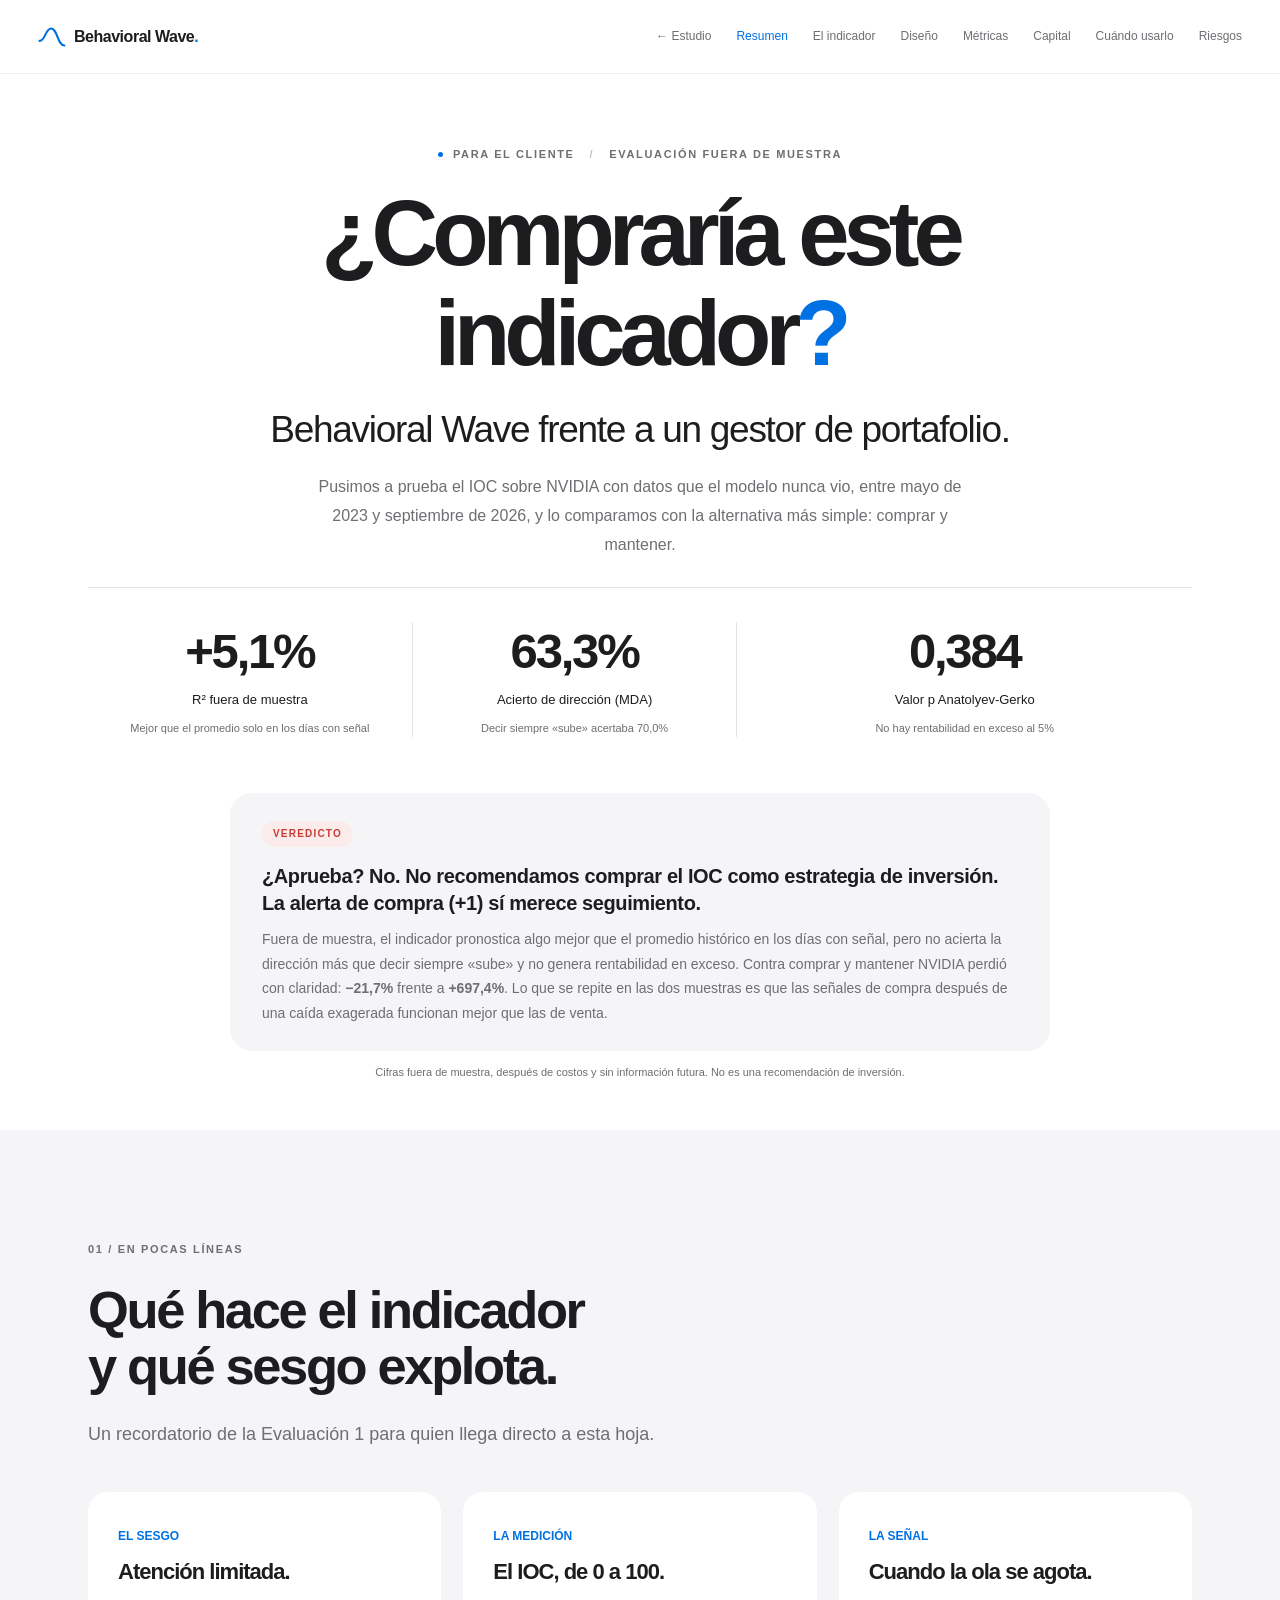
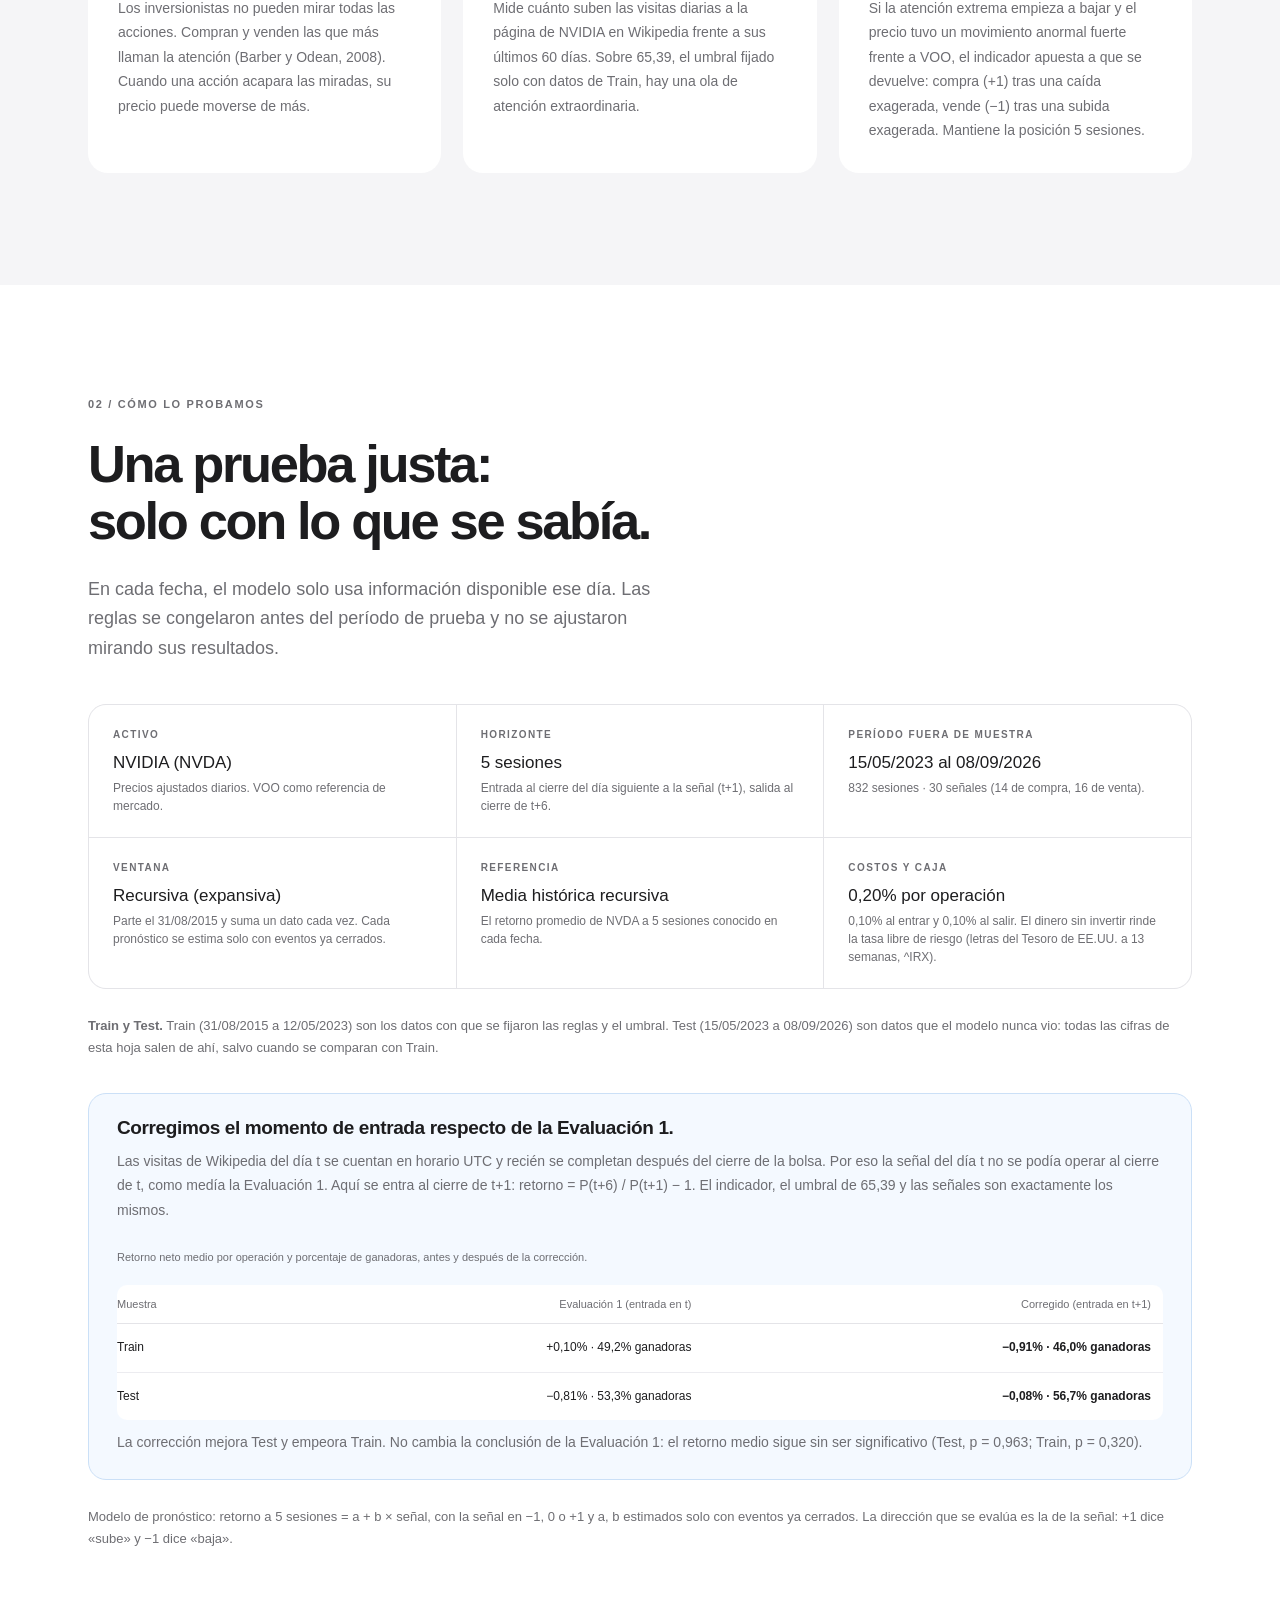
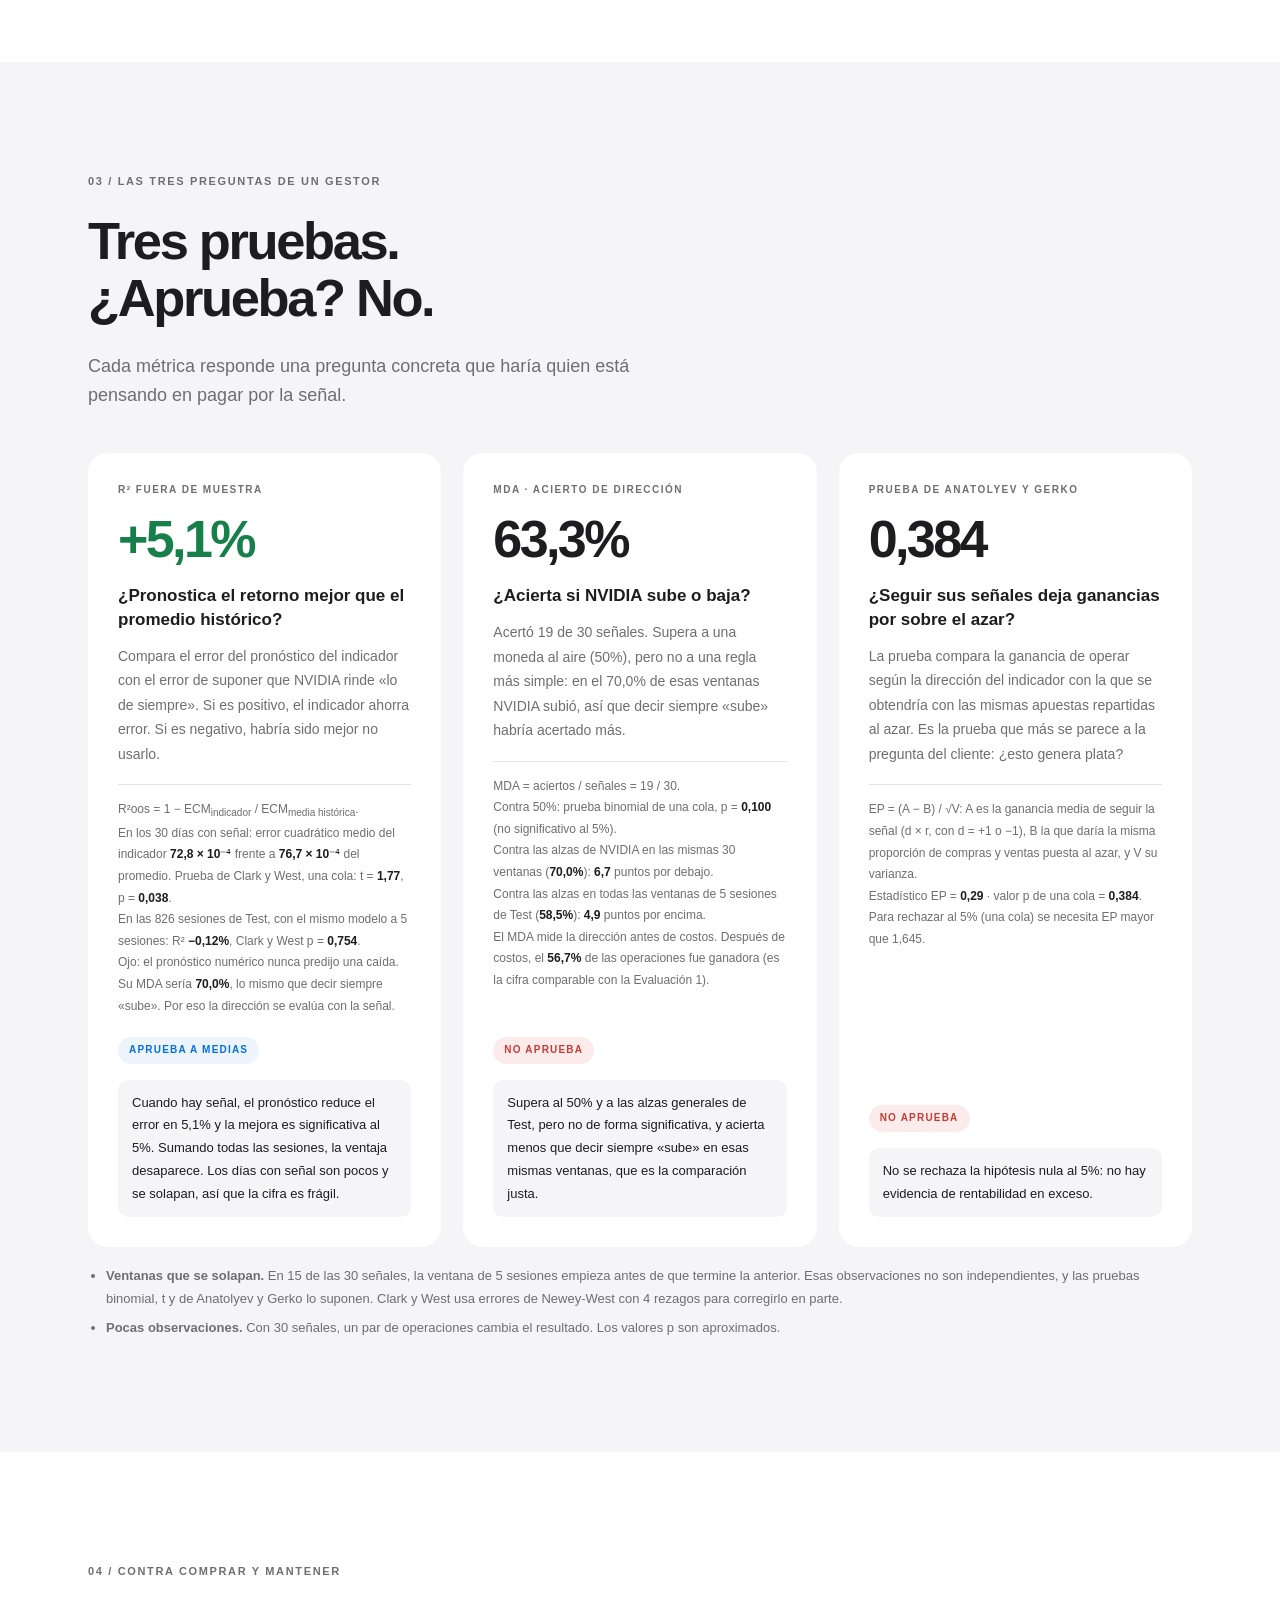
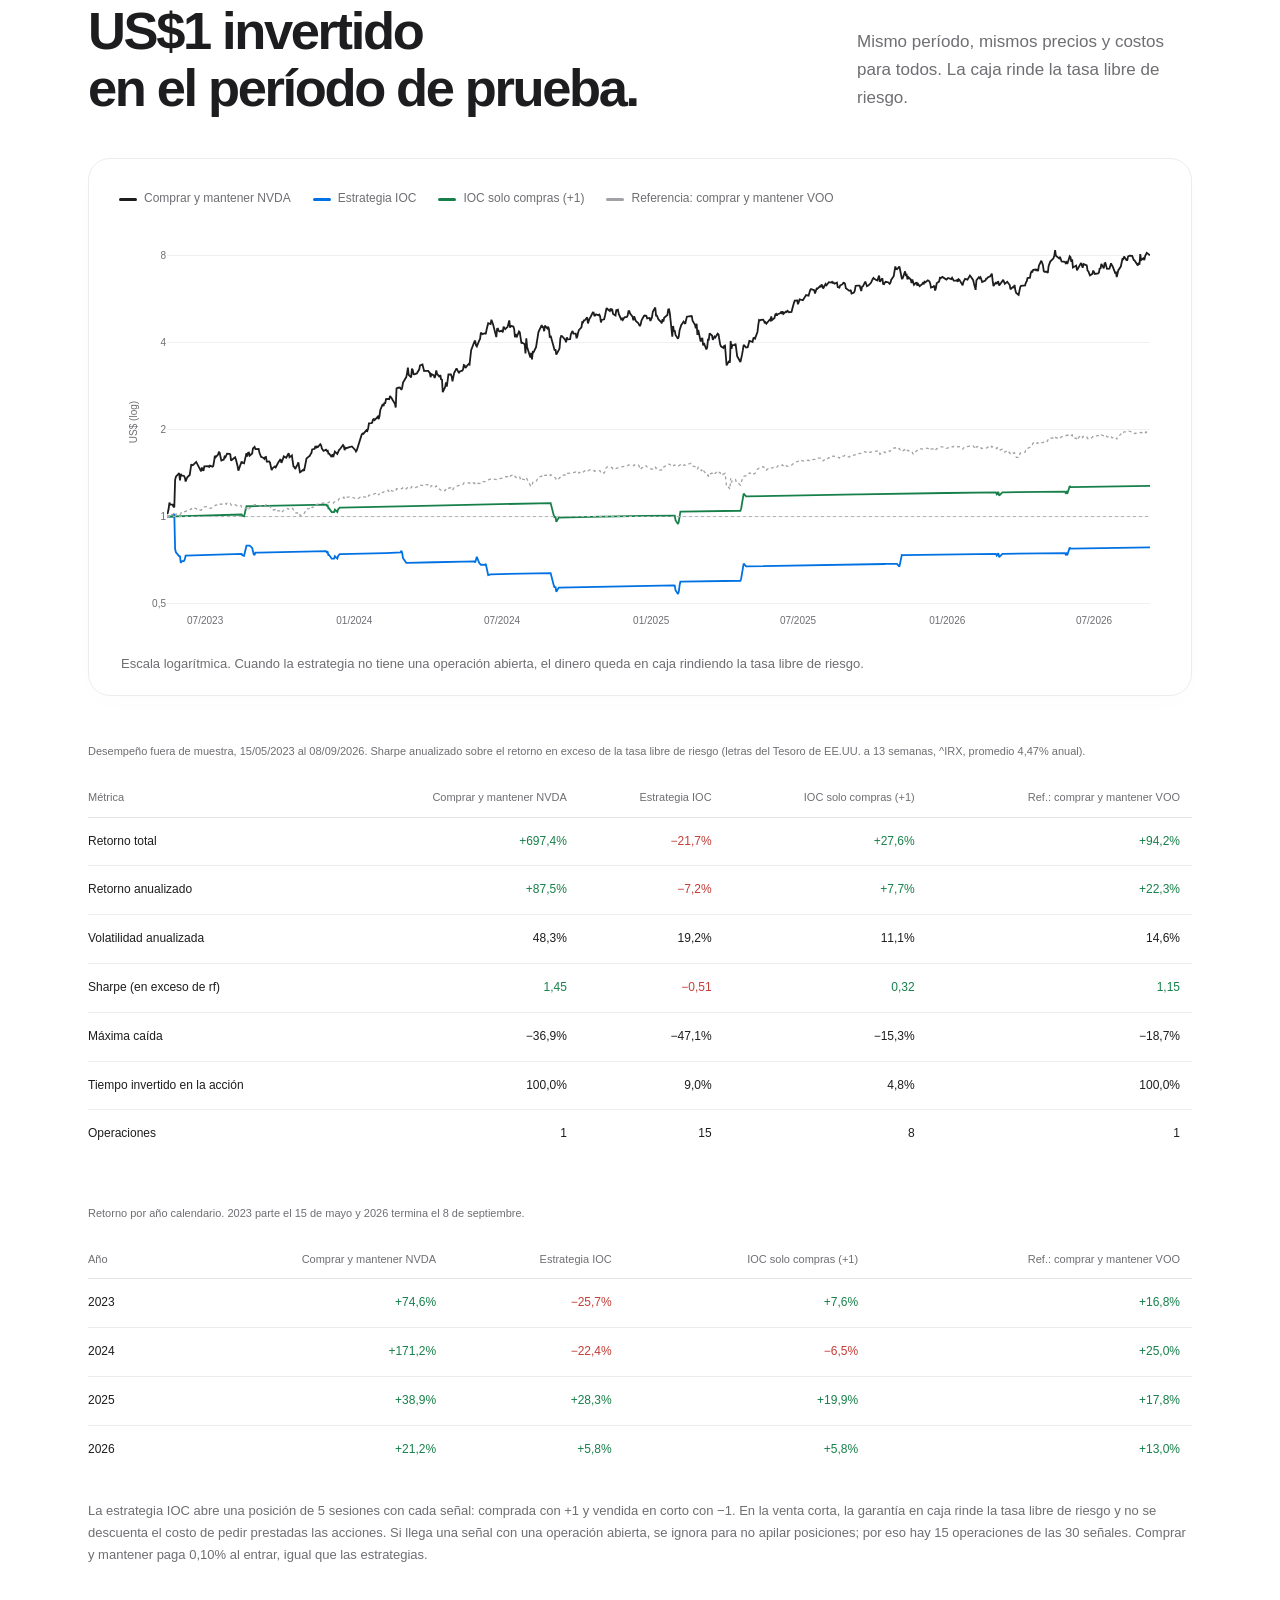
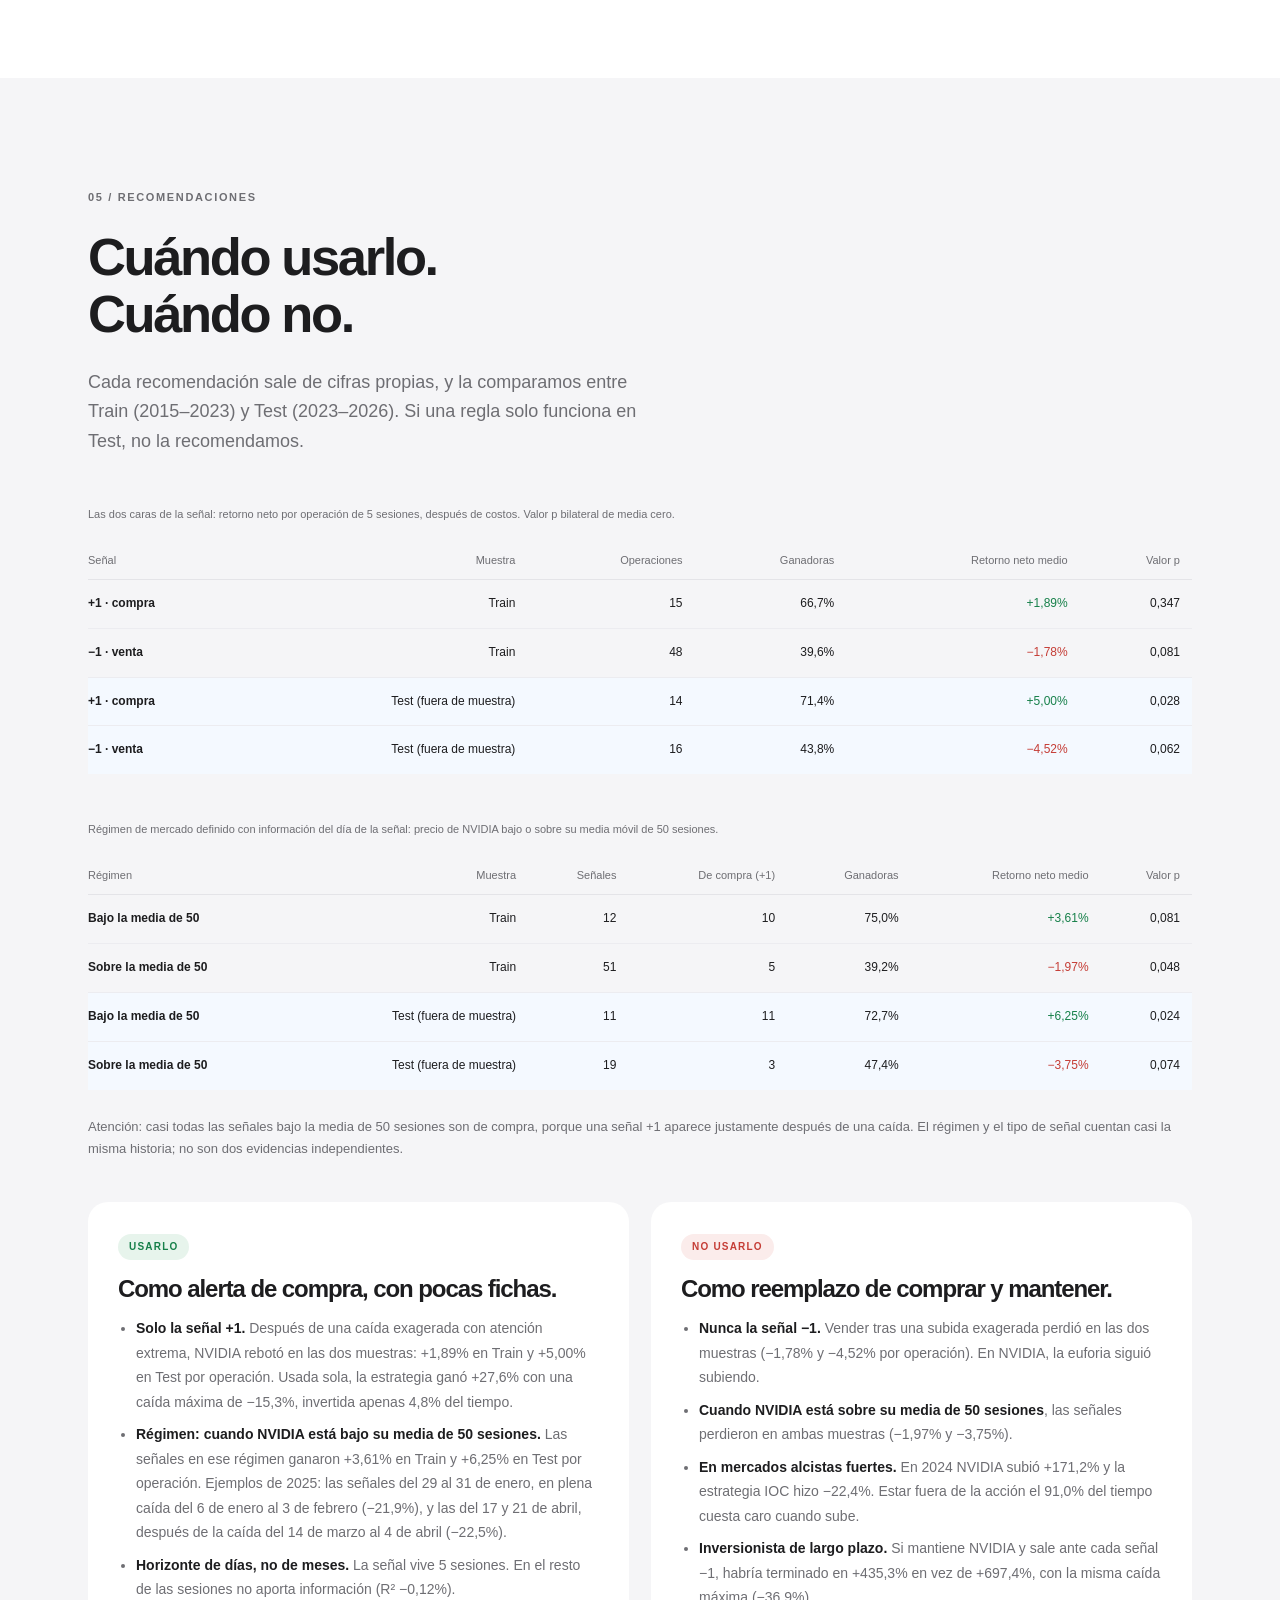
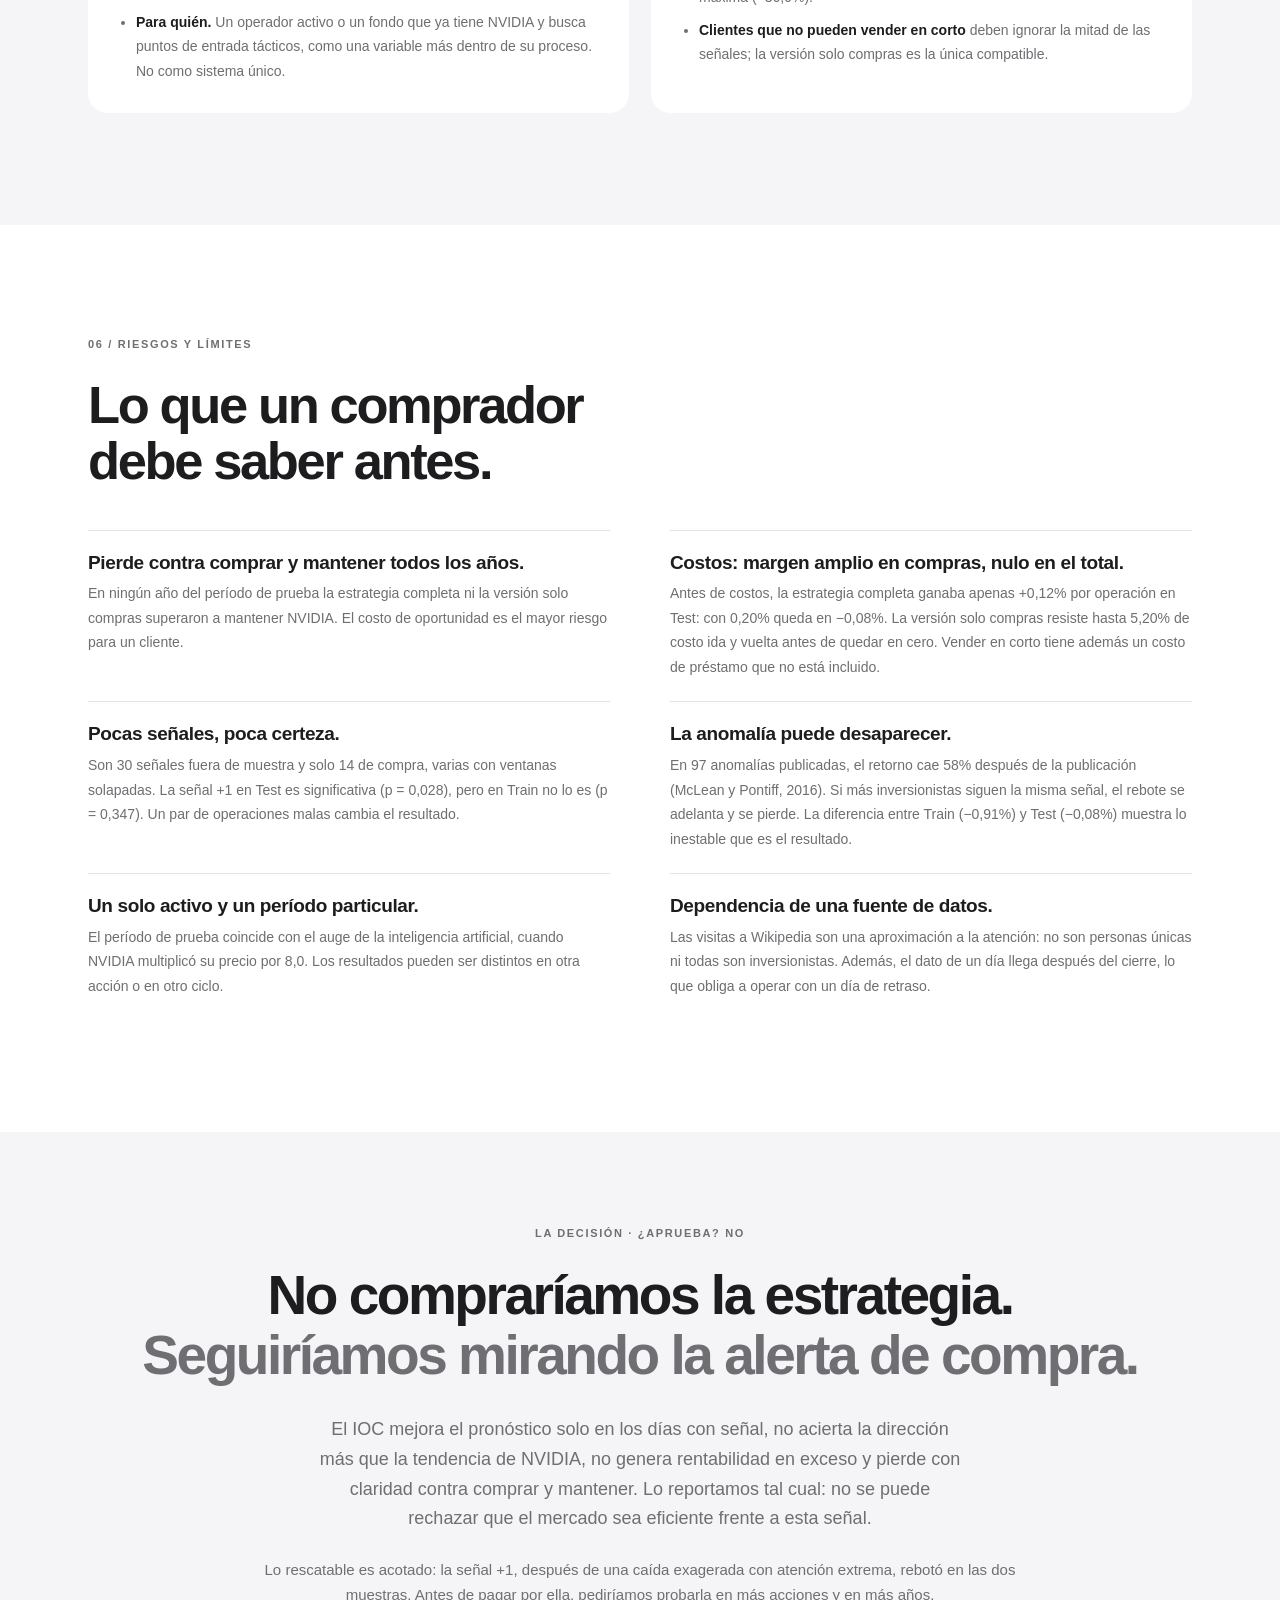
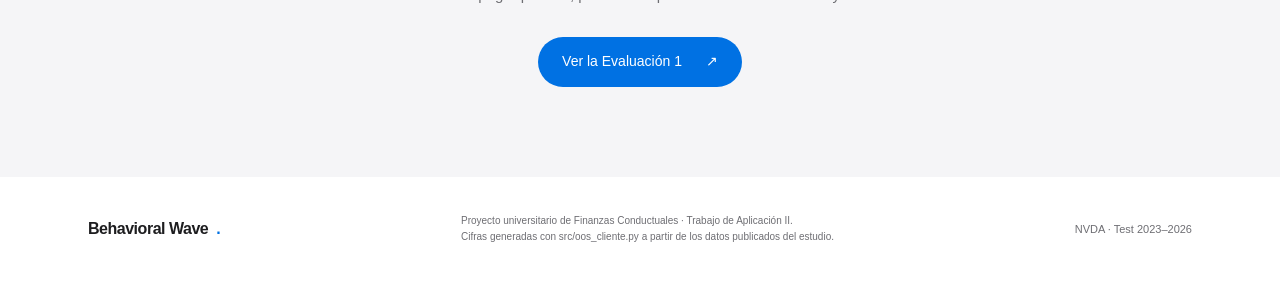
==== commit 10b80701: "Trabajo II: retoques finales (¿Aprueba? No, Train/Test, ^IRX, MDA con dos bases, fórmulas, decimales" ====
--- a/app/cliente.html
+++ b/app/cliente.html
@@ -90,7 +90,7 @@
       </div>
       <div class="verdict-banner">
         <span class="chip no">VEREDICTO</span>
-        <strong>No recomendamos comprar el IOC como estrategia de inversión. La alerta de compra (+1) sí merece seguimiento.</strong>
+        <strong>¿Aprueba? No. No recomendamos comprar el IOC como estrategia de inversión. La alerta de compra (+1) sí merece seguimiento.</strong>
         <p>Fuera de muestra, el indicador pronostica algo mejor que el promedio histórico en los días con señal, pero no acierta la dirección más que decir siempre «sube» y no genera rentabilidad en exceso. Contra comprar y mantener NVIDIA perdió con claridad: <b data-v="ioc_total">—</b> frente a <b data-v="bh_total">—</b>. Lo que se repite en las dos muestras es que las señales de compra después de una caída exagerada funcionan mejor que las de venta.</p>
       </div>
       <div class="hero-footnote">Cifras fuera de muestra, después de costos y sin información futura. No es una recomendación de inversión.</div>
@@ -113,8 +113,9 @@
         <div><b>PERÍODO FUERA DE MUESTRA</b><span><span data-v="period">—</span></span><small><span data-v="sessions">—</span> sesiones · <span data-v="n_events">—</span> señales (<span data-v="n_long">—</span> de compra, <span data-v="n_short">—</span> de venta).</small></div>
         <div><b>VENTANA</b><span>Recursiva (expansiva)</span><small>Parte el 31/08/2015 y suma un dato cada vez. Cada pronóstico se estima solo con eventos ya cerrados.</small></div>
         <div><b>REFERENCIA</b><span>Media histórica recursiva</span><small>El retorno promedio de NVDA a 5 sesiones conocido en cada fecha.</small></div>
-        <div><b>COSTOS Y CAJA</b><span>0,20% por operación</span><small>0,10% al entrar y 0,10% al salir. El dinero sin invertir rinde la tasa libre de riesgo (^IRX).</small></div>
-      </div>
+        <div><b>COSTOS Y CAJA</b><span>0,20% por operación</span><small>0,10% al entrar y 0,10% al salir. El dinero sin invertir rinde la tasa libre de riesgo (letras del Tesoro de EE.UU. a 13 semanas, ^IRX).</small></div>
+      </div>
+      <p class="method-note"><b>Train y Test.</b> Train (31/08/2015 a 12/05/2023) son los datos con que se fijaron las reglas y el umbral. Test (15/05/2023 a 08/09/2026) son datos que el modelo nunca vio: todas las cifras de esta hoja salen de ahí, salvo cuando se comparan con Train.</p>
       <div class="note-box">
         <h3>Corregimos el momento de entrada respecto de la Evaluación 1.</h3>
         <p>Las visitas de Wikipedia del día t se cuentan en horario UTC y recién se completan después del cierre de la bolsa. Por eso la señal del día t no se podía operar al cierre de t, como medía la Evaluación 1. Aquí se entra al cierre de t+1: retorno = P(t+6) / P(t+1) − 1. El indicador, el umbral de 65,39 y las señales son exactamente los mismos.</p>
@@ -129,31 +130,31 @@
     </section>
 
     <section id="metricas" class="section soft"><div class="container">
-      <div class="section-heading"><span class="eyebrow">03 / LAS TRES PREGUNTAS DE UN GESTOR</span><h2>Tres pruebas.<br>Una a medias, dos no.</h2><p>Cada métrica responde una pregunta concreta que haría quien está pensando en pagar por la señal.</p></div>
+      <div class="section-heading"><span class="eyebrow">03 / LAS TRES PREGUNTAS DE UN GESTOR</span><h2>Tres pruebas.<br>¿Aprueba? No.</h2><p>Cada métrica responde una pregunta concreta que haría quien está pensando en pagar por la señal.</p></div>
       <div class="metric-grid">
         <article class="metric-card">
           <span class="eyebrow">R² FUERA DE MUESTRA</span>
           <div class="big positive" data-v="r2">—</div>
           <div class="question">¿Pronostica el retorno mejor que el promedio histórico?</div>
           <p>Compara el error del pronóstico del indicador con el error de suponer que NVIDIA rinde «lo de siempre». Si es positivo, el indicador ahorra error. Si es negativo, habría sido mejor no usarlo.</p>
-          <div class="compare">En los <span data-v="n_events2">—</span> días con señal: error cuadrático medio del indicador <b data-v="ecm_m">—</b> frente a <b data-v="ecm_b">—</b> del promedio. Prueba de Clark y West, una cola: t = <b data-v="cw">—</b>, p = <b data-v="cwp">—</b>.<br>En las <span data-v="n_all">—</span> sesiones de Test, con el mismo modelo a 5 sesiones: R² <b data-v="r2_all">—</b>, Clark y West p = <b data-v="cwp_all">—</b>.<br>Ojo: el pronóstico numérico nunca predijo una caída. Su MDA sería <b data-v="mda_f">—</b>, lo mismo que decir siempre «sube». Por eso la dirección se evalúa con la señal.</div>
-          <div class="verdict"><span class="chip wait">A MEDIAS</span><p>Cuando hay señal, el pronóstico reduce el error en <span data-v="r2_abs">—</span> y la mejora es significativa al 5%. Sumando todas las sesiones, la ventaja desaparece. Los días con señal son pocos y se solapan, así que la cifra es frágil.</p></div>
+          <div class="compare">R²oos = 1 − ECM<sub>indicador</sub> / ECM<sub>media histórica</sub>.<br>En los <span data-v="n_events2">—</span> días con señal: error cuadrático medio del indicador <b data-v="ecm_m">—</b> frente a <b data-v="ecm_b">—</b> del promedio. Prueba de Clark y West, una cola: t = <b data-v="cw">—</b>, p = <b data-v="cwp">—</b>.<br>En las <span data-v="n_all">—</span> sesiones de Test, con el mismo modelo a 5 sesiones: R² <b data-v="r2_all">—</b>, Clark y West p = <b data-v="cwp_all">—</b>.<br>Ojo: el pronóstico numérico nunca predijo una caída. Su MDA sería <b data-v="mda_f">—</b>, lo mismo que decir siempre «sube». Por eso la dirección se evalúa con la señal.</div>
+          <div class="verdict"><span class="chip wait">APRUEBA A MEDIAS</span><p>Cuando hay señal, el pronóstico reduce el error en <span data-v="r2_abs">—</span> y la mejora es significativa al 5%. Sumando todas las sesiones, la ventaja desaparece. Los días con señal son pocos y se solapan, así que la cifra es frágil.</p></div>
         </article>
         <article class="metric-card">
           <span class="eyebrow">MDA · ACIERTO DE DIRECCIÓN</span>
           <div class="big" data-v="mda">—</div>
           <div class="question">¿Acierta si NVIDIA sube o baja?</div>
           <p>Acertó <span data-v="hits">—</span> de <span data-v="n_events3">—</span> señales. Supera a una moneda al aire (50%), pero no a una regla más simple: en el <span data-v="up2">—</span> de esas ventanas NVIDIA subió, así que decir siempre «sube» habría acertado más.</p>
-          <div class="compare">Contra 50%: prueba binomial de una cola, p = <b data-v="binom">—</b>.<br>Contra la tendencia del activo: <b data-v="mda_gap">—</b> puntos por debajo.<br>El MDA mide la dirección antes de costos. Después de costos, el <b data-v="win_net">—</b> de las operaciones fue ganadora (es la cifra comparable con la Evaluación 1).</div>
-          <div class="verdict"><span class="chip no">NO SUPERA</span><p>Acertar más que el azar no basta: el indicador acierta menos que apostar siempre a la tendencia de NVIDIA.</p></div>
+          <div class="compare">MDA = aciertos / señales = <span data-v="hits2">—</span> / <span data-v="n_events8">—</span>.<br>Contra 50%: prueba binomial de una cola, p = <b data-v="binom">—</b> (no significativo al 5%).<br>Contra las alzas de NVIDIA en las mismas <span data-v="n_events9">—</span> ventanas (<b data-v="up3">—</b>): <b data-v="mda_gap">—</b> puntos por debajo.<br>Contra las alzas en todas las ventanas de 5 sesiones de Test (<b data-v="up_all">—</b>): <b data-v="mda_gap_all">—</b> puntos por encima.<br>El MDA mide la dirección antes de costos. Después de costos, el <b data-v="win_net">—</b> de las operaciones fue ganadora (es la cifra comparable con la Evaluación 1).</div>
+          <div class="verdict"><span class="chip no">NO APRUEBA</span><p>Supera al 50% y a las alzas generales de Test, pero no de forma significativa, y acierta menos que decir siempre «sube» en esas mismas ventanas, que es la comparación justa.</p></div>
         </article>
         <article class="metric-card">
           <span class="eyebrow">PRUEBA DE ANATOLYEV Y GERKO</span>
           <div class="big" data-v="agp">—</div>
           <div class="question">¿Seguir sus señales deja ganancias por sobre el azar?</div>
           <p>La prueba compara la ganancia de operar según la dirección del indicador con la que se obtendría con las mismas apuestas repartidas al azar. Es la prueba que más se parece a la pregunta del cliente: ¿esto genera plata?</p>
-          <div class="compare">Estadístico EP = <b data-v="ag">—</b> · valor p de una cola = <b data-v="agp2">—</b>.<br>Para rechazar al 5% (una cola) se necesita EP mayor que 1,645.</div>
-          <div class="verdict"><span class="chip no">NO SUPERA</span><p>No se rechaza la hipótesis nula al 5%: no hay evidencia de rentabilidad en exceso.</p></div>
+          <div class="compare">EP = (A − B) / √V: A es la ganancia media de seguir la señal (d × r, con d = +1 o −1), B la que daría la misma proporción de compras y ventas puesta al azar, y V su varianza.<br>Estadístico EP = <b data-v="ag">—</b> · valor p de una cola = <b data-v="agp2">—</b>.<br>Para rechazar al 5% (una cola) se necesita EP mayor que 1,645.</div>
+          <div class="verdict"><span class="chip no">NO APRUEBA</span><p>No se rechaza la hipótesis nula al 5%: no hay evidencia de rentabilidad en exceso.</p></div>
         </article>
       </div>
       <ul class="method-list">
@@ -183,7 +184,7 @@
     </section>
 
     <section id="uso" class="section soft"><div class="container">
-      <div class="section-heading"><span class="eyebrow">05 / RECOMENDACIONES</span><h2>Cuándo usarlo.<br>Cuándo no.</h2><p>Cada recomendación sale de cifras propias, y la comparamos entre Train y Test. Si una regla solo funciona en Test, no la recomendamos.</p></div>
+      <div class="section-heading"><span class="eyebrow">05 / RECOMENDACIONES</span><h2>Cuándo usarlo.<br>Cuándo no.</h2><p>Cada recomendación sale de cifras propias, y la comparamos entre Train (2015–2023) y Test (2023–2026). Si una regla solo funciona en Test, no la recomendamos.</p></div>
       <div class="table-wrap table-scroll" style="margin-top:36px"><table>
         <caption>Las dos caras de la señal: retorno neto por operación de 5 sesiones, después de costos. Valor p bilateral de media cero.</caption>
         <thead><tr><th>Señal</th><th>Muestra</th><th class="num">Operaciones</th><th class="num">Ganadoras</th><th class="num">Retorno neto medio</th><th class="num">Valor p</th></tr></thead>
@@ -229,7 +230,7 @@
     </section>
 
     <section class="conclusion soft"><div class="container">
-      <span class="eyebrow">LA DECISIÓN</span>
+      <span class="eyebrow">LA DECISIÓN · ¿APRUEBA? NO</span>
       <h2>No compraríamos la estrategia.<br><span>Seguiríamos mirando la alerta de compra.</span></h2>
       <p>El IOC mejora el pronóstico solo en los días con señal, no acierta la dirección más que la tendencia de NVIDIA, no genera rentabilidad en exceso y pierde con claridad contra comprar y mantener. Lo reportamos tal cual: no se puede rechazar que el mercado sea eficiente frente a esta señal.</p>
       <p>Lo rescatable es acotado: la señal +1, después de una caída exagerada con atención extrema, rebotó en las dos muestras. Antes de pagar por ella, pediríamos probarla en más acciones y en más años.</p>
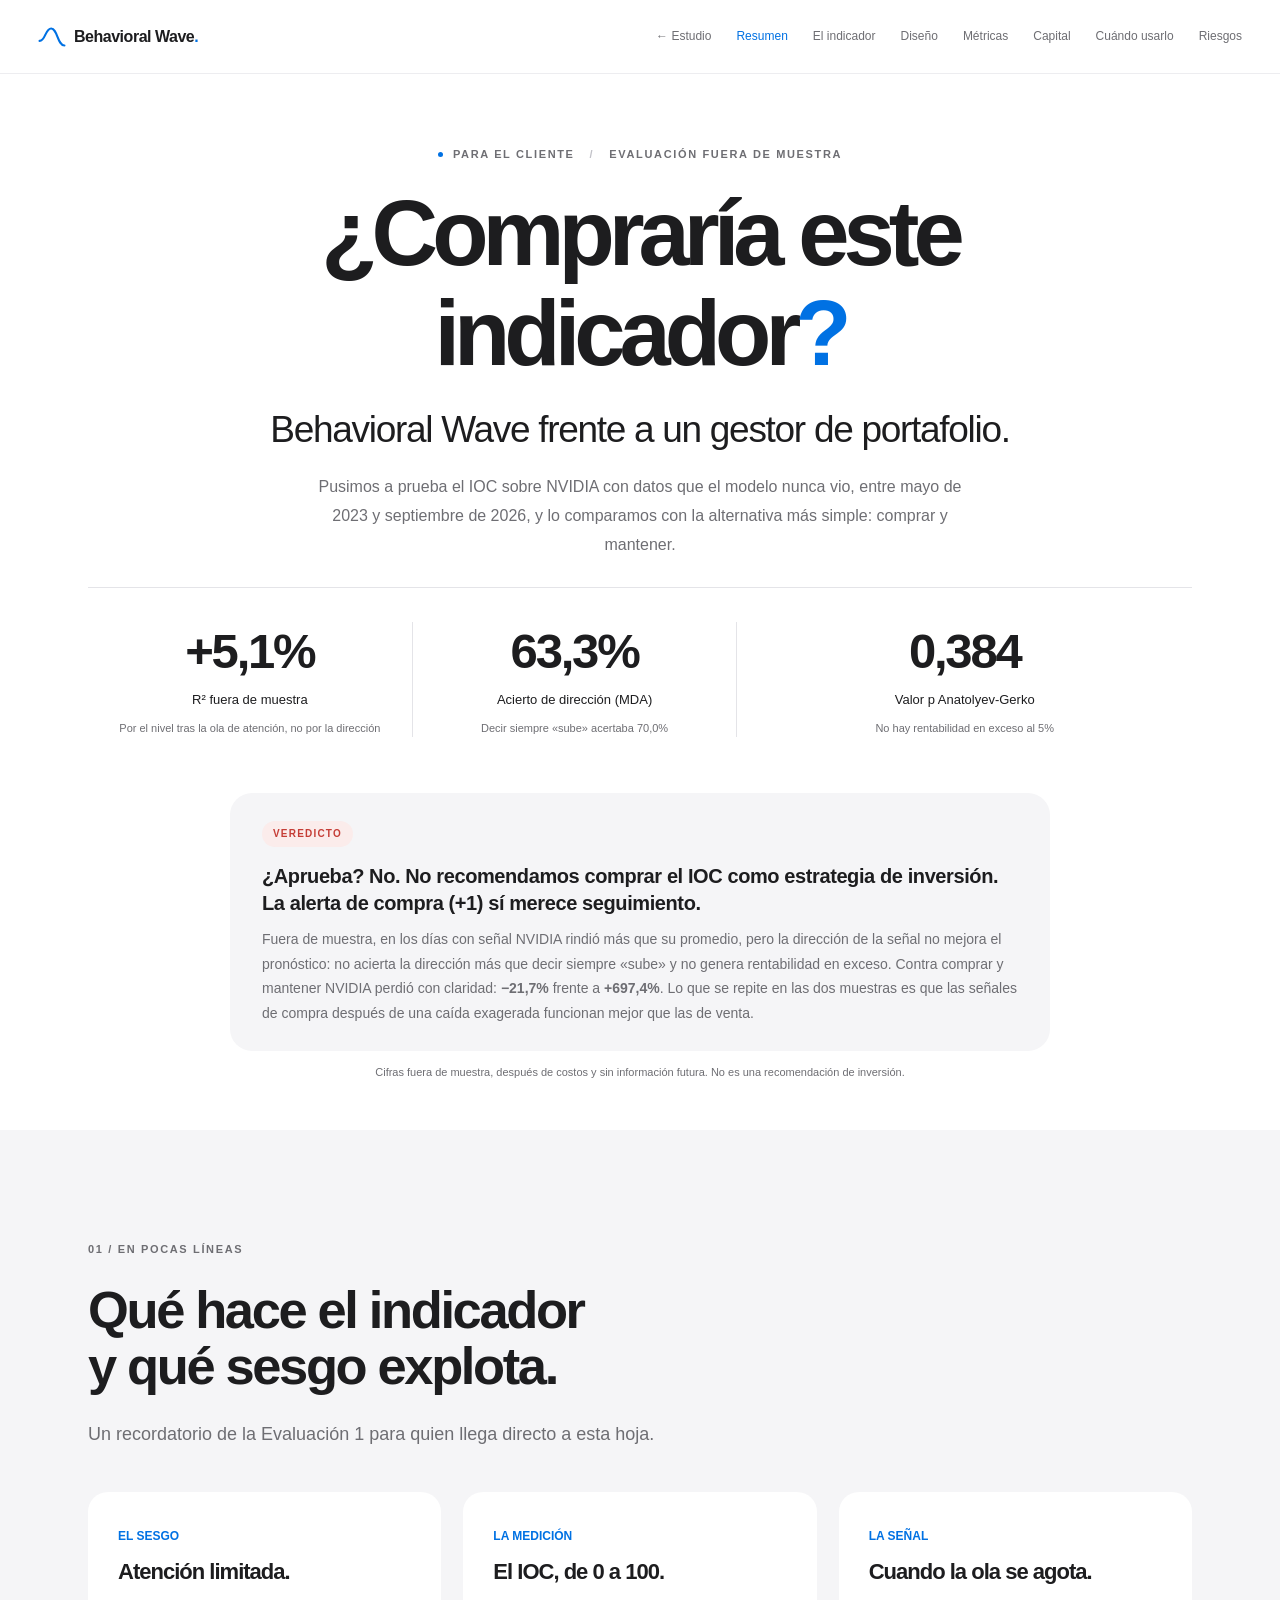
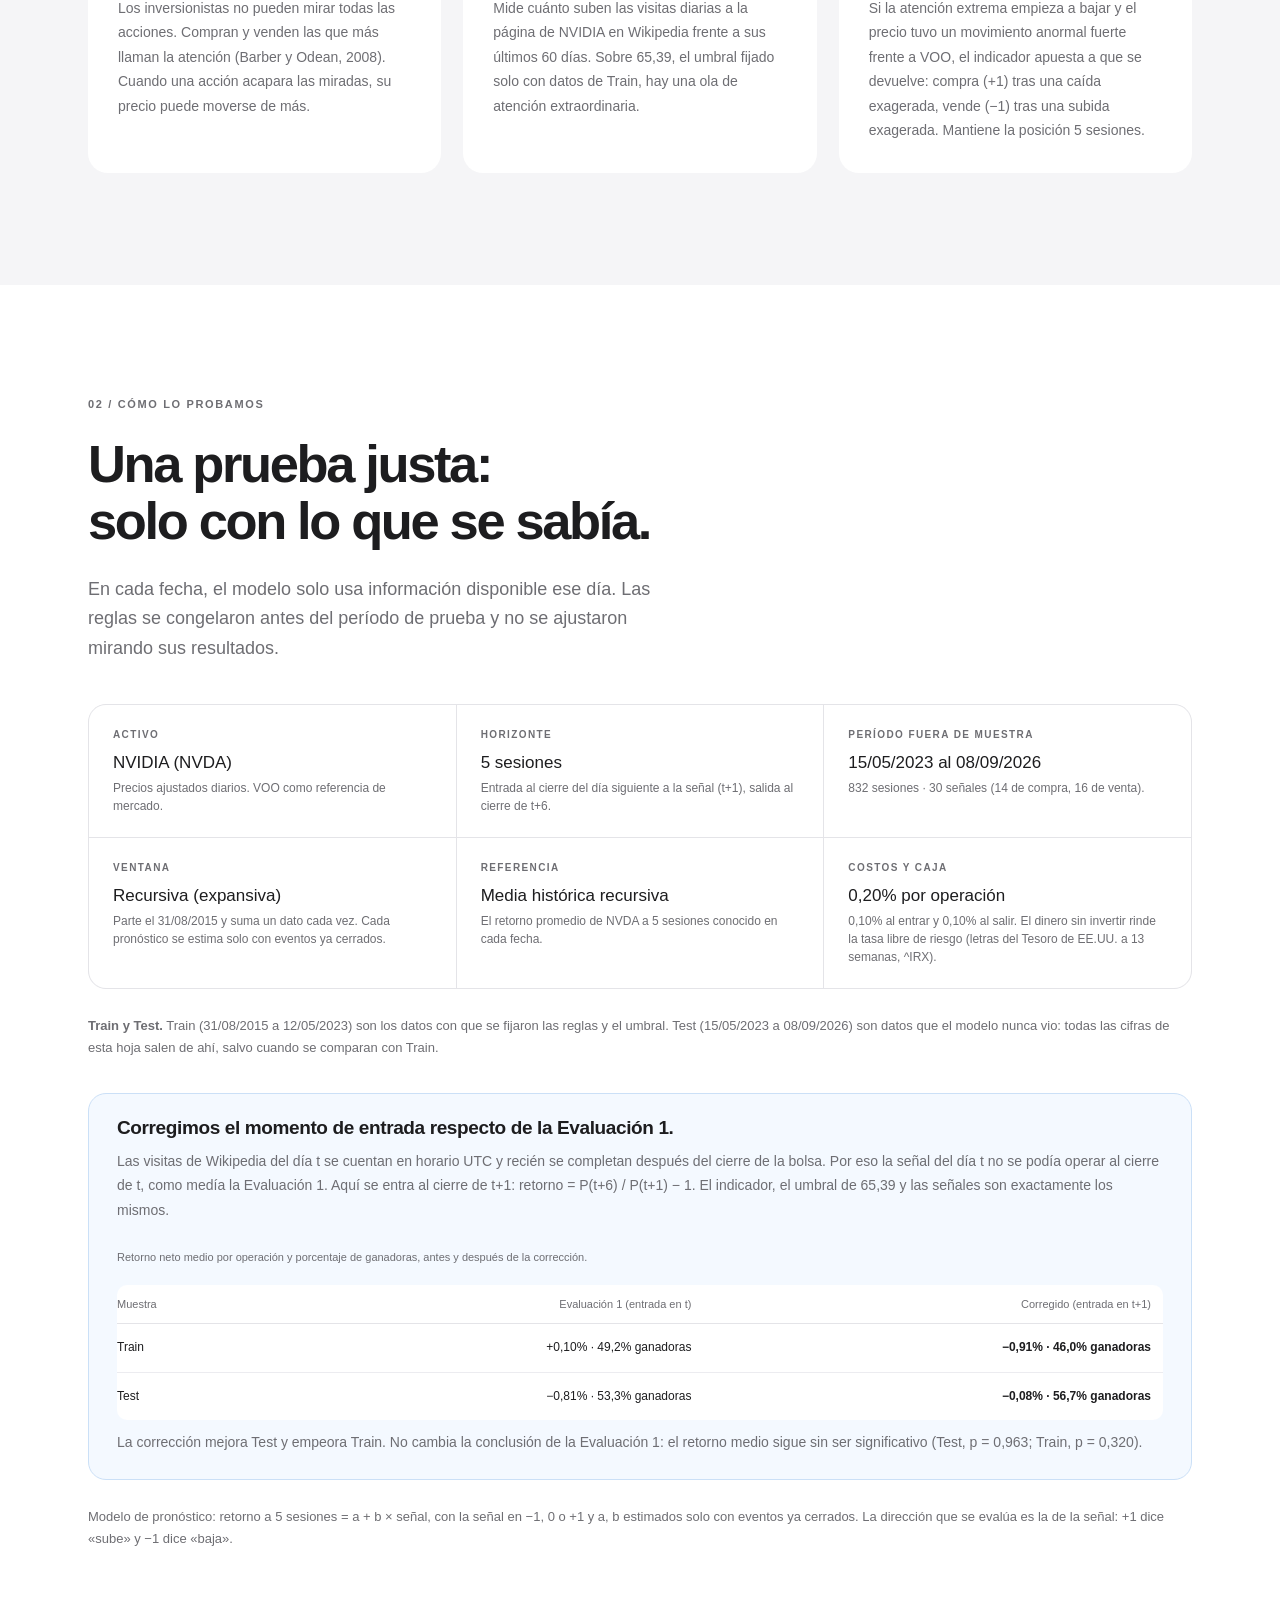
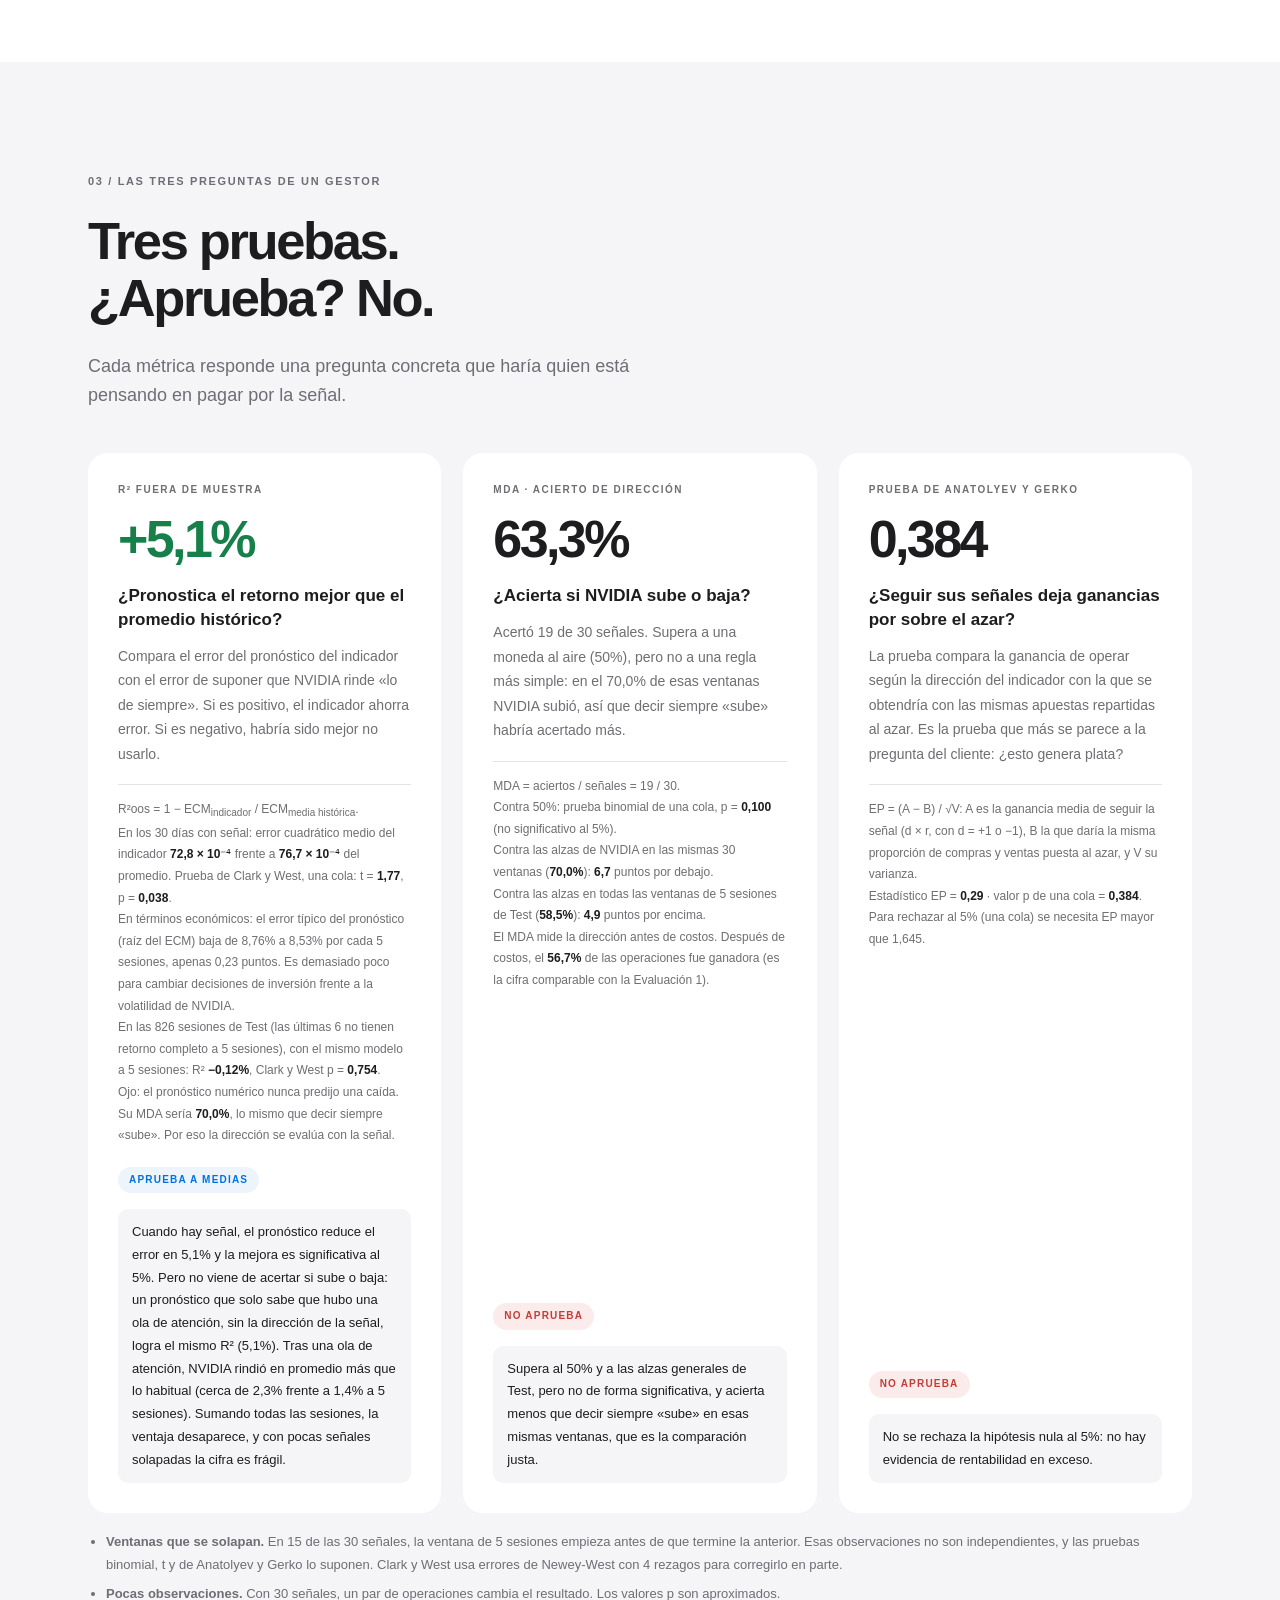
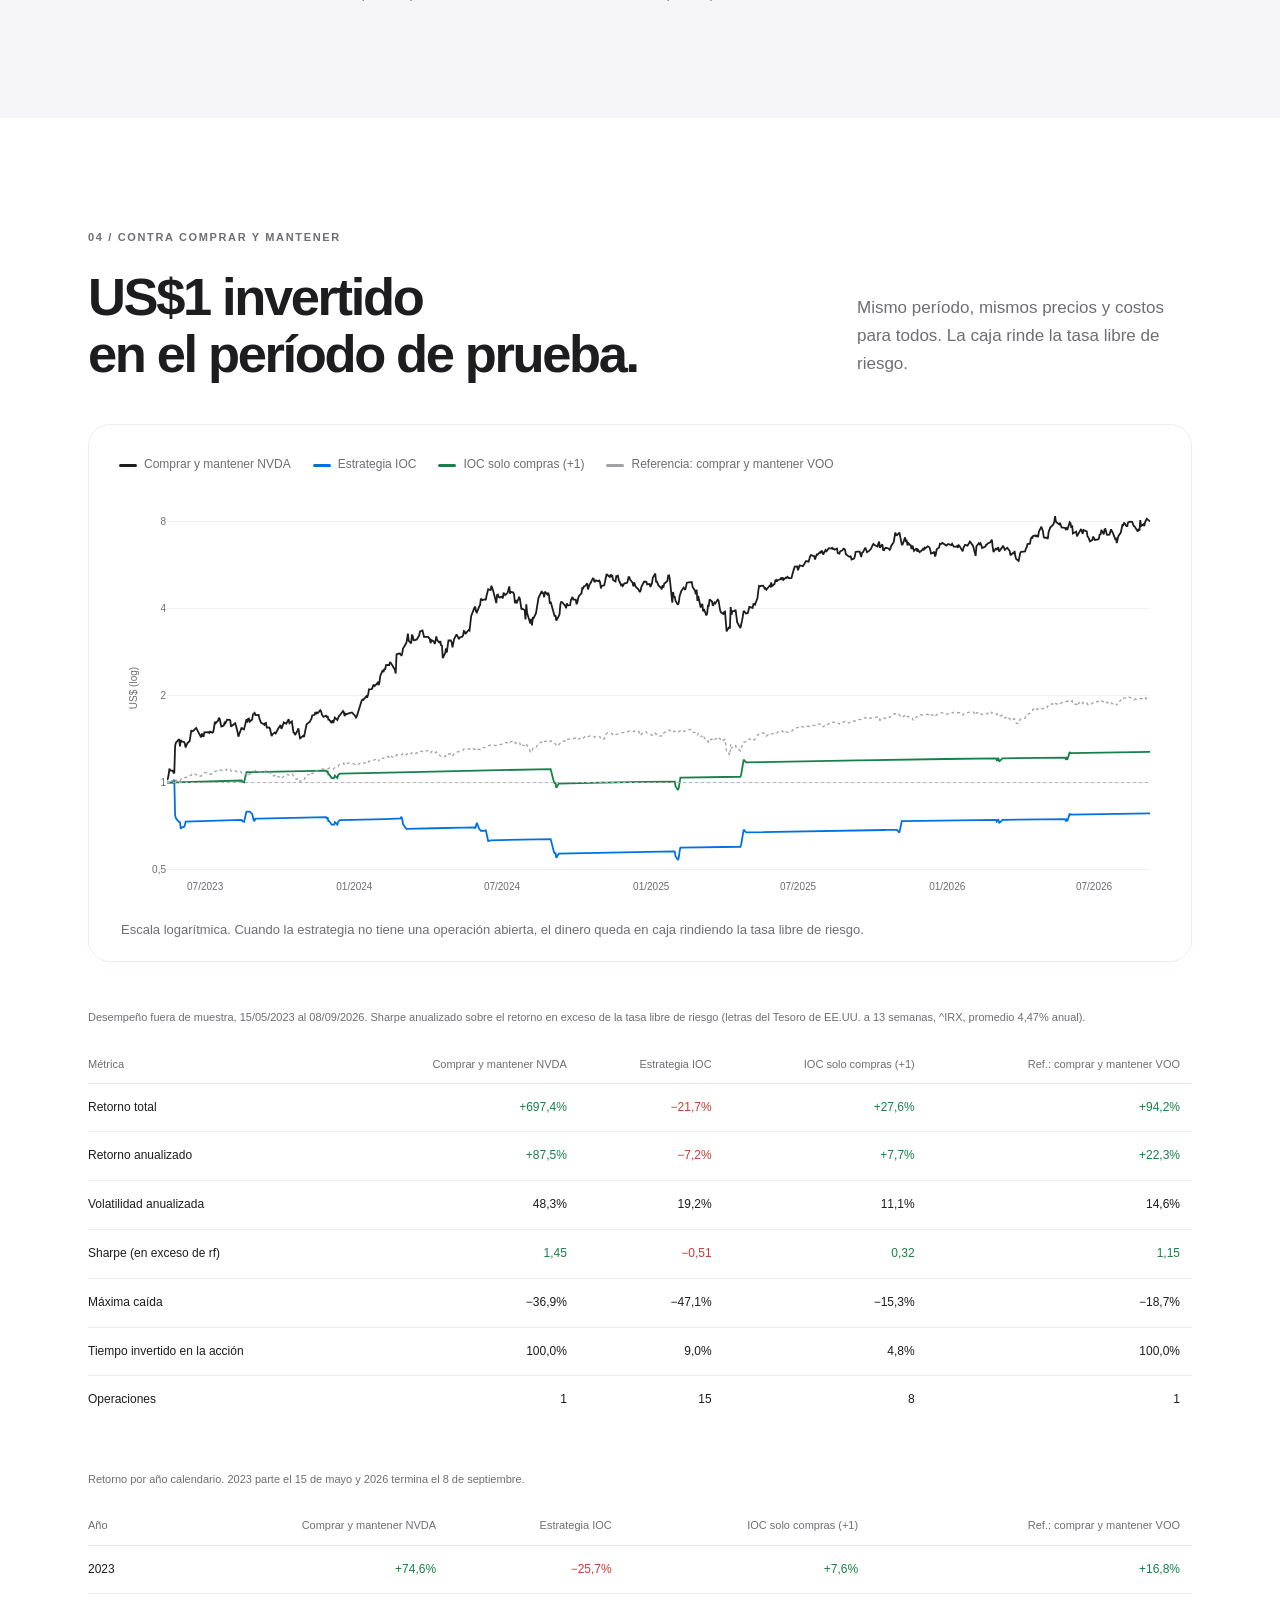
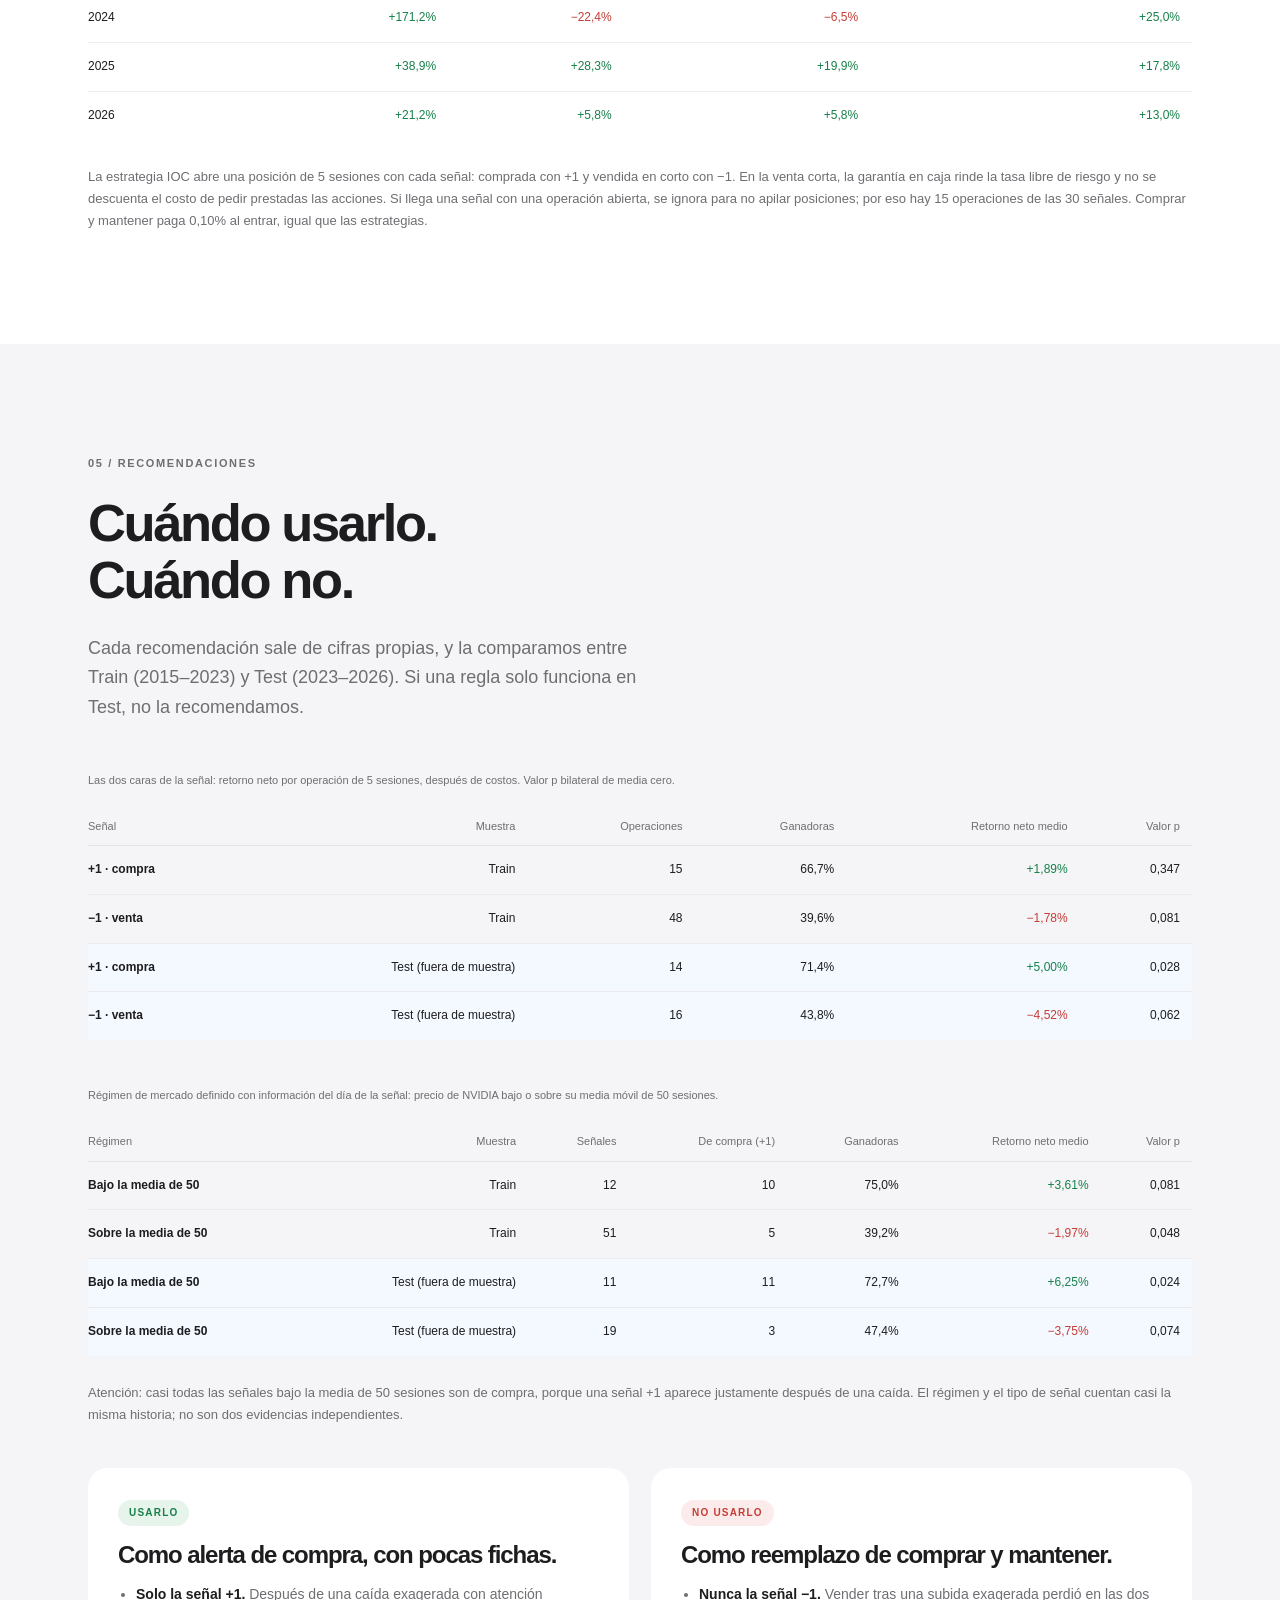
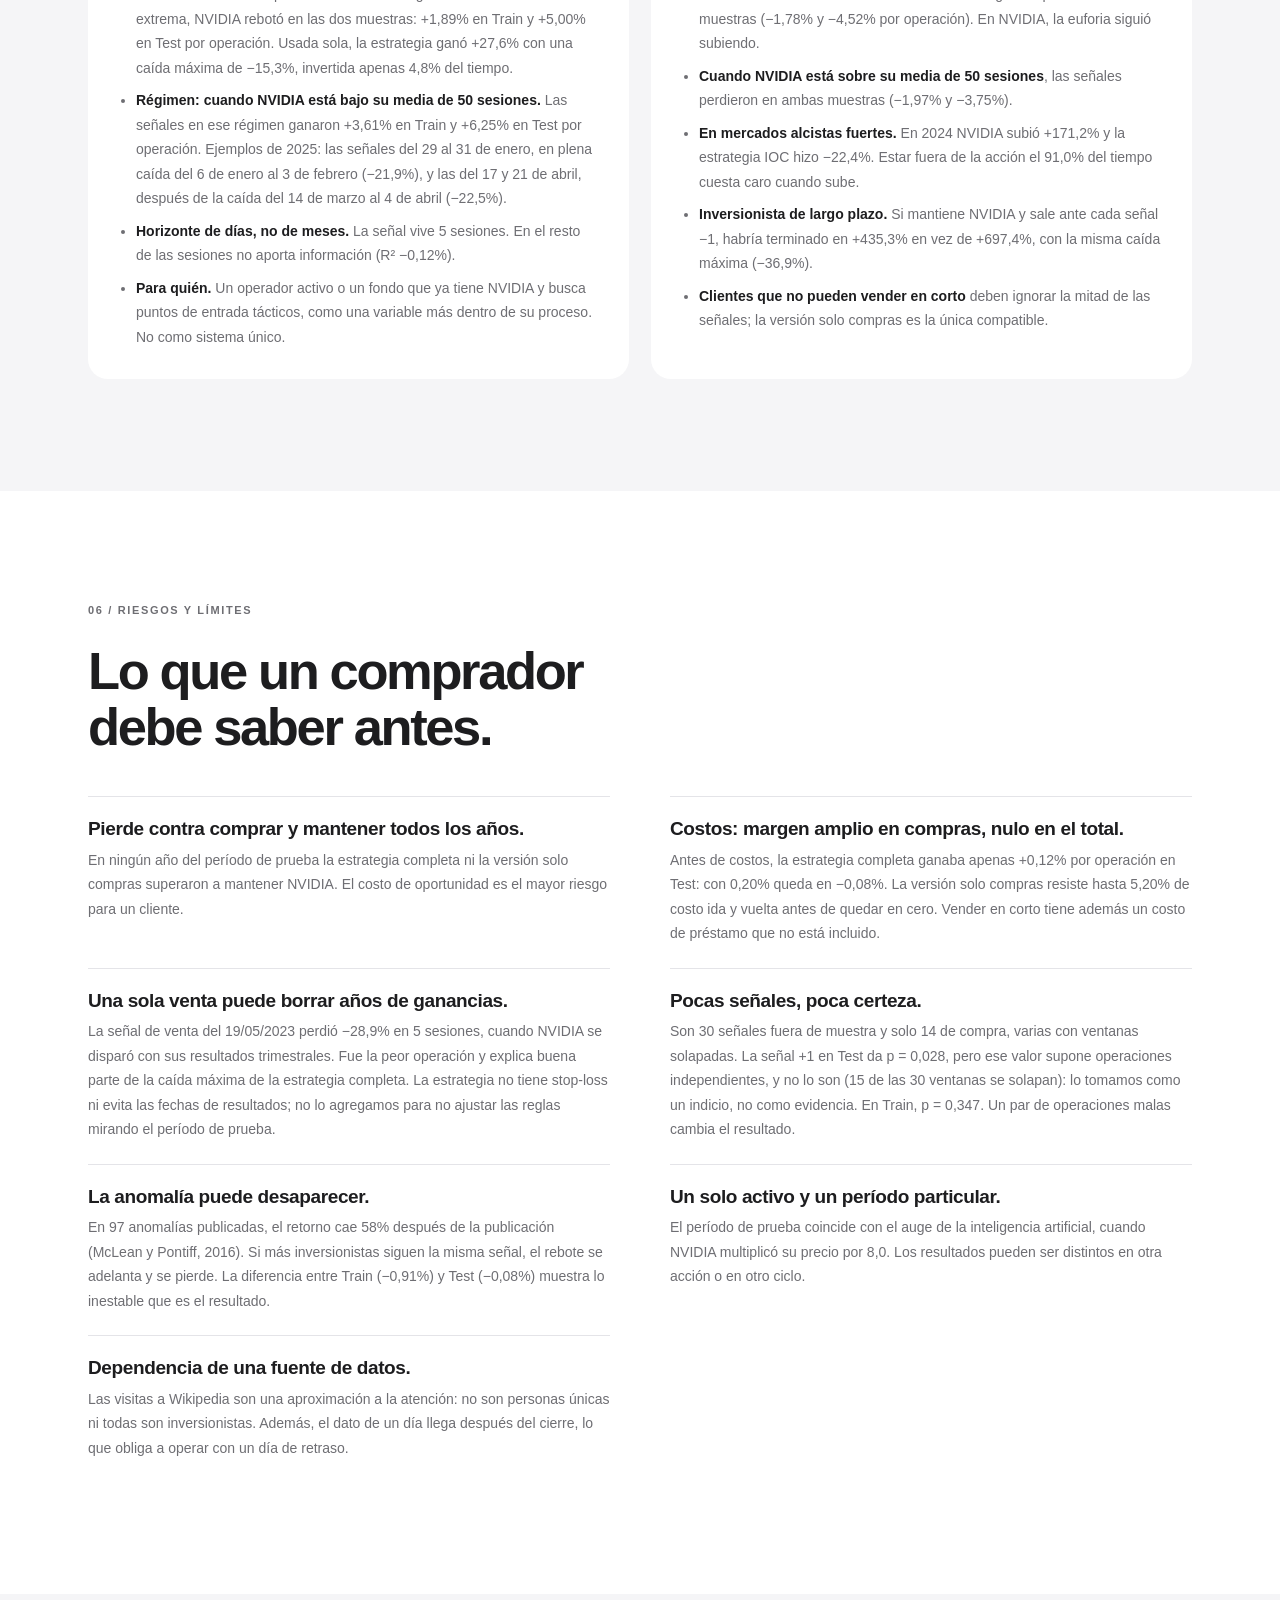
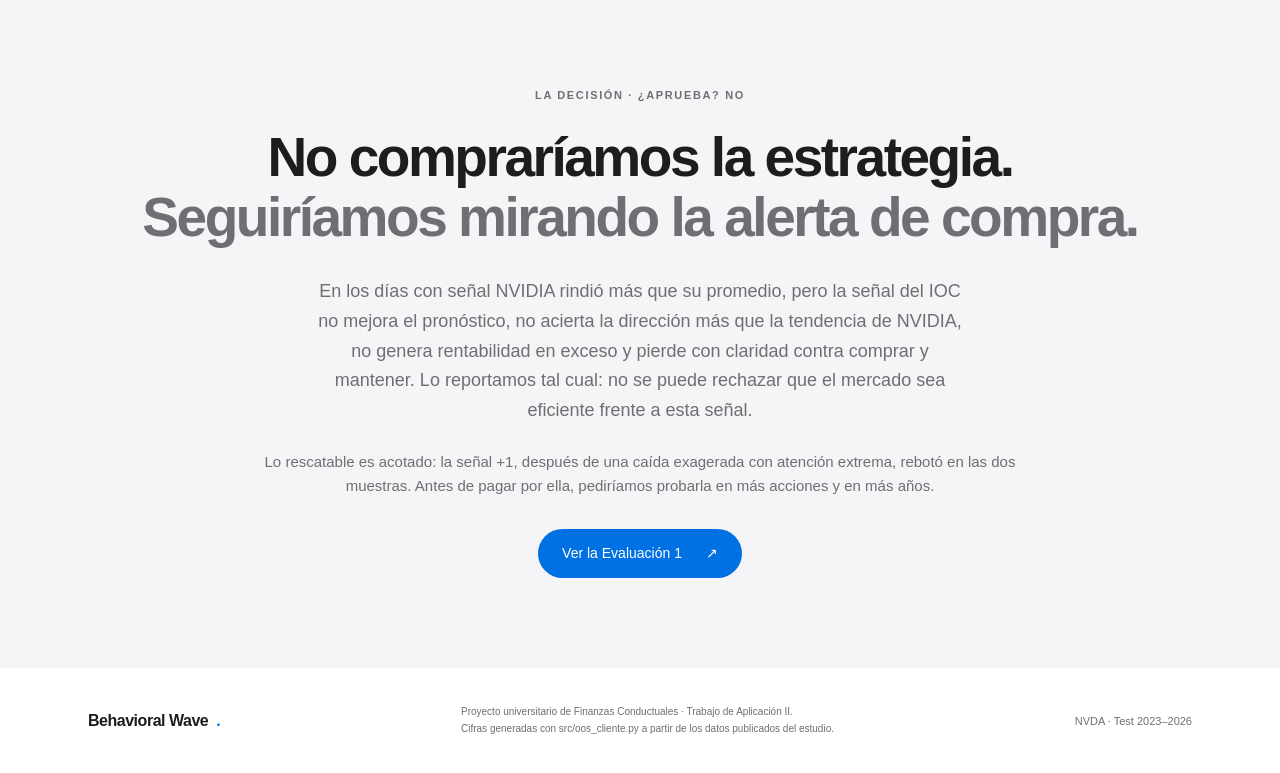
==== commit c3dcf28c: "Trabajo II: revisión final del equipo (p de la señal +1 como indicio, origen del R²oos, riesgo de la" ====
--- a/app/cliente.html
+++ b/app/cliente.html
@@ -84,14 +84,14 @@
       <p class="hero-tagline">Behavioral Wave frente a un gestor de portafolio.</p>
       <p class="hero-description">Pusimos a prueba el IOC sobre NVIDIA con datos que el modelo nunca vio, entre mayo de 2023 y septiembre de 2026, y lo comparamos con la alternativa más simple: comprar y mantener.</p>
       <div class="hero-kpis">
-        <div><strong data-v="r2">—</strong><span>R² fuera de muestra</span><small>Mejor que el promedio solo en los días con señal</small></div>
+        <div><strong data-v="r2">—</strong><span>R² fuera de muestra</span><small>Por el nivel tras la ola de atención, no por la dirección</small></div>
         <div><strong data-v="mda">—</strong><span>Acierto de dirección (MDA)</span><small>Decir siempre «sube» acertaba <span data-v="up">—</span></small></div>
         <div><strong data-v="agp">—</strong><span>Valor p Anatolyev-Gerko</span><small>No hay rentabilidad en exceso al 5%</small></div>
       </div>
       <div class="verdict-banner">
         <span class="chip no">VEREDICTO</span>
         <strong>¿Aprueba? No. No recomendamos comprar el IOC como estrategia de inversión. La alerta de compra (+1) sí merece seguimiento.</strong>
-        <p>Fuera de muestra, el indicador pronostica algo mejor que el promedio histórico en los días con señal, pero no acierta la dirección más que decir siempre «sube» y no genera rentabilidad en exceso. Contra comprar y mantener NVIDIA perdió con claridad: <b data-v="ioc_total">—</b> frente a <b data-v="bh_total">—</b>. Lo que se repite en las dos muestras es que las señales de compra después de una caída exagerada funcionan mejor que las de venta.</p>
+        <p>Fuera de muestra, en los días con señal NVIDIA rindió más que su promedio, pero la dirección de la señal no mejora el pronóstico: no acierta la dirección más que decir siempre «sube» y no genera rentabilidad en exceso. Contra comprar y mantener NVIDIA perdió con claridad: <b data-v="ioc_total">—</b> frente a <b data-v="bh_total">—</b>. Lo que se repite en las dos muestras es que las señales de compra después de una caída exagerada funcionan mejor que las de venta.</p>
       </div>
       <div class="hero-footnote">Cifras fuera de muestra, después de costos y sin información futura. No es una recomendación de inversión.</div>
     </section>
@@ -137,8 +137,8 @@
           <div class="big positive" data-v="r2">—</div>
           <div class="question">¿Pronostica el retorno mejor que el promedio histórico?</div>
           <p>Compara el error del pronóstico del indicador con el error de suponer que NVIDIA rinde «lo de siempre». Si es positivo, el indicador ahorra error. Si es negativo, habría sido mejor no usarlo.</p>
-          <div class="compare">R²oos = 1 − ECM<sub>indicador</sub> / ECM<sub>media histórica</sub>.<br>En los <span data-v="n_events2">—</span> días con señal: error cuadrático medio del indicador <b data-v="ecm_m">—</b> frente a <b data-v="ecm_b">—</b> del promedio. Prueba de Clark y West, una cola: t = <b data-v="cw">—</b>, p = <b data-v="cwp">—</b>.<br>En las <span data-v="n_all">—</span> sesiones de Test, con el mismo modelo a 5 sesiones: R² <b data-v="r2_all">—</b>, Clark y West p = <b data-v="cwp_all">—</b>.<br>Ojo: el pronóstico numérico nunca predijo una caída. Su MDA sería <b data-v="mda_f">—</b>, lo mismo que decir siempre «sube». Por eso la dirección se evalúa con la señal.</div>
-          <div class="verdict"><span class="chip wait">APRUEBA A MEDIAS</span><p>Cuando hay señal, el pronóstico reduce el error en <span data-v="r2_abs">—</span> y la mejora es significativa al 5%. Sumando todas las sesiones, la ventaja desaparece. Los días con señal son pocos y se solapan, así que la cifra es frágil.</p></div>
+          <div class="compare">R²oos = 1 − ECM<sub>indicador</sub> / ECM<sub>media histórica</sub>.<br>En los <span data-v="n_events2">—</span> días con señal: error cuadrático medio del indicador <b data-v="ecm_m">—</b> frente a <b data-v="ecm_b">—</b> del promedio. Prueba de Clark y West, una cola: t = <b data-v="cw">—</b>, p = <b data-v="cwp">—</b>.<br>En términos económicos: el error típico del pronóstico (raíz del ECM) baja de 8,76% a 8,53% por cada 5 sesiones, apenas 0,23 puntos. Es demasiado poco para cambiar decisiones de inversión frente a la volatilidad de NVIDIA.<br>En las <span data-v="n_all">—</span> sesiones de Test (las últimas 6 no tienen retorno completo a 5 sesiones), con el mismo modelo a 5 sesiones: R² <b data-v="r2_all">—</b>, Clark y West p = <b data-v="cwp_all">—</b>.<br>Ojo: el pronóstico numérico nunca predijo una caída. Su MDA sería <b data-v="mda_f">—</b>, lo mismo que decir siempre «sube». Por eso la dirección se evalúa con la señal.</div>
+          <div class="verdict"><span class="chip wait">APRUEBA A MEDIAS</span><p>Cuando hay señal, el pronóstico reduce el error en <span data-v="r2_abs">—</span> y la mejora es significativa al 5%. Pero no viene de acertar si sube o baja: un pronóstico que solo sabe que hubo una ola de atención, sin la dirección de la señal, logra el mismo R² (5,1%). Tras una ola de atención, NVIDIA rindió en promedio más que lo habitual (cerca de 2,3% frente a 1,4% a 5 sesiones). Sumando todas las sesiones, la ventaja desaparece, y con pocas señales solapadas la cifra es frágil.</p></div>
         </article>
         <article class="metric-card">
           <span class="eyebrow">MDA · ACIERTO DE DIRECCIÓN</span>
@@ -222,7 +222,8 @@
       <div class="risk-list">
         <div><h3>Pierde contra comprar y mantener todos los años.</h3><p>En ningún año del período de prueba la estrategia completa ni la versión solo compras superaron a mantener NVIDIA. El costo de oportunidad es el mayor riesgo para un cliente.</p></div>
         <div><h3>Costos: margen amplio en compras, nulo en el total.</h3><p>Antes de costos, la estrategia completa ganaba apenas <span data-v="gross">—</span> por operación en Test: con 0,20% queda en <span data-v="net_all">—</span>. La versión solo compras resiste hasta <span data-v="breakeven">—</span> de costo ida y vuelta antes de quedar en cero. Vender en corto tiene además un costo de préstamo que no está incluido.</p></div>
-        <div><h3>Pocas señales, poca certeza.</h3><p>Son <span data-v="n_events7">—</span> señales fuera de muestra y solo <span data-v="n_long2">—</span> de compra, varias con ventanas solapadas. La señal +1 en Test es significativa (p = <span data-v="te_up_p">—</span>), pero en Train no lo es (p = <span data-v="tr_up_p">—</span>). Un par de operaciones malas cambia el resultado.</p></div>
+        <div><h3>Una sola venta puede borrar años de ganancias.</h3><p>La señal de venta del 19/05/2023 perdió −28,9% en 5 sesiones, cuando NVIDIA se disparó con sus resultados trimestrales. Fue la peor operación y explica buena parte de la caída máxima de la estrategia completa. La estrategia no tiene stop-loss ni evita las fechas de resultados; no lo agregamos para no ajustar las reglas mirando el período de prueba.</p></div>
+        <div><h3>Pocas señales, poca certeza.</h3><p>Son <span data-v="n_events7">—</span> señales fuera de muestra y solo <span data-v="n_long2">—</span> de compra, varias con ventanas solapadas. La señal +1 en Test da p = <span data-v="te_up_p">—</span>, pero ese valor supone operaciones independientes, y no lo son (<span data-v="overlap">—</span> de las <span data-v="n_events4">—</span> ventanas se solapan): lo tomamos como un indicio, no como evidencia. En Train, p = <span data-v="tr_up_p">—</span>. Un par de operaciones malas cambia el resultado.</p></div>
         <div><h3>La anomalía puede desaparecer.</h3><p>En 97 anomalías publicadas, el retorno cae 58% después de la publicación (McLean y Pontiff, 2016). Si más inversionistas siguen la misma señal, el rebote se adelanta y se pierde. La diferencia entre Train (<span data-v="tr_mean">—</span>) y Test (<span data-v="te_mean">—</span>) muestra lo inestable que es el resultado.</p></div>
         <div><h3>Un solo activo y un período particular.</h3><p>El período de prueba coincide con el auge de la inteligencia artificial, cuando NVIDIA multiplicó su precio por <span data-v="bh_mult">—</span>. Los resultados pueden ser distintos en otra acción o en otro ciclo.</p></div>
         <div><h3>Dependencia de una fuente de datos.</h3><p>Las visitas a Wikipedia son una aproximación a la atención: no son personas únicas ni todas son inversionistas. Además, el dato de un día llega después del cierre, lo que obliga a operar con un día de retraso.</p></div>
@@ -232,7 +233,7 @@
     <section class="conclusion soft"><div class="container">
       <span class="eyebrow">LA DECISIÓN · ¿APRUEBA? NO</span>
       <h2>No compraríamos la estrategia.<br><span>Seguiríamos mirando la alerta de compra.</span></h2>
-      <p>El IOC mejora el pronóstico solo en los días con señal, no acierta la dirección más que la tendencia de NVIDIA, no genera rentabilidad en exceso y pierde con claridad contra comprar y mantener. Lo reportamos tal cual: no se puede rechazar que el mercado sea eficiente frente a esta señal.</p>
+      <p>En los días con señal NVIDIA rindió más que su promedio, pero la señal del IOC no mejora el pronóstico, no acierta la dirección más que la tendencia de NVIDIA, no genera rentabilidad en exceso y pierde con claridad contra comprar y mantener. Lo reportamos tal cual: no se puede rechazar que el mercado sea eficiente frente a esta señal.</p>
       <p>Lo rescatable es acotado: la señal +1, después de una caída exagerada con atención extrema, rebotó en las dos muestras. Antes de pagar por ella, pediríamos probarla en más acciones y en más años.</p>
       <a class="button primary" href="index.html#resultados">Ver la Evaluación 1 <span aria-hidden="true">↗</span></a>
     </div></section>
